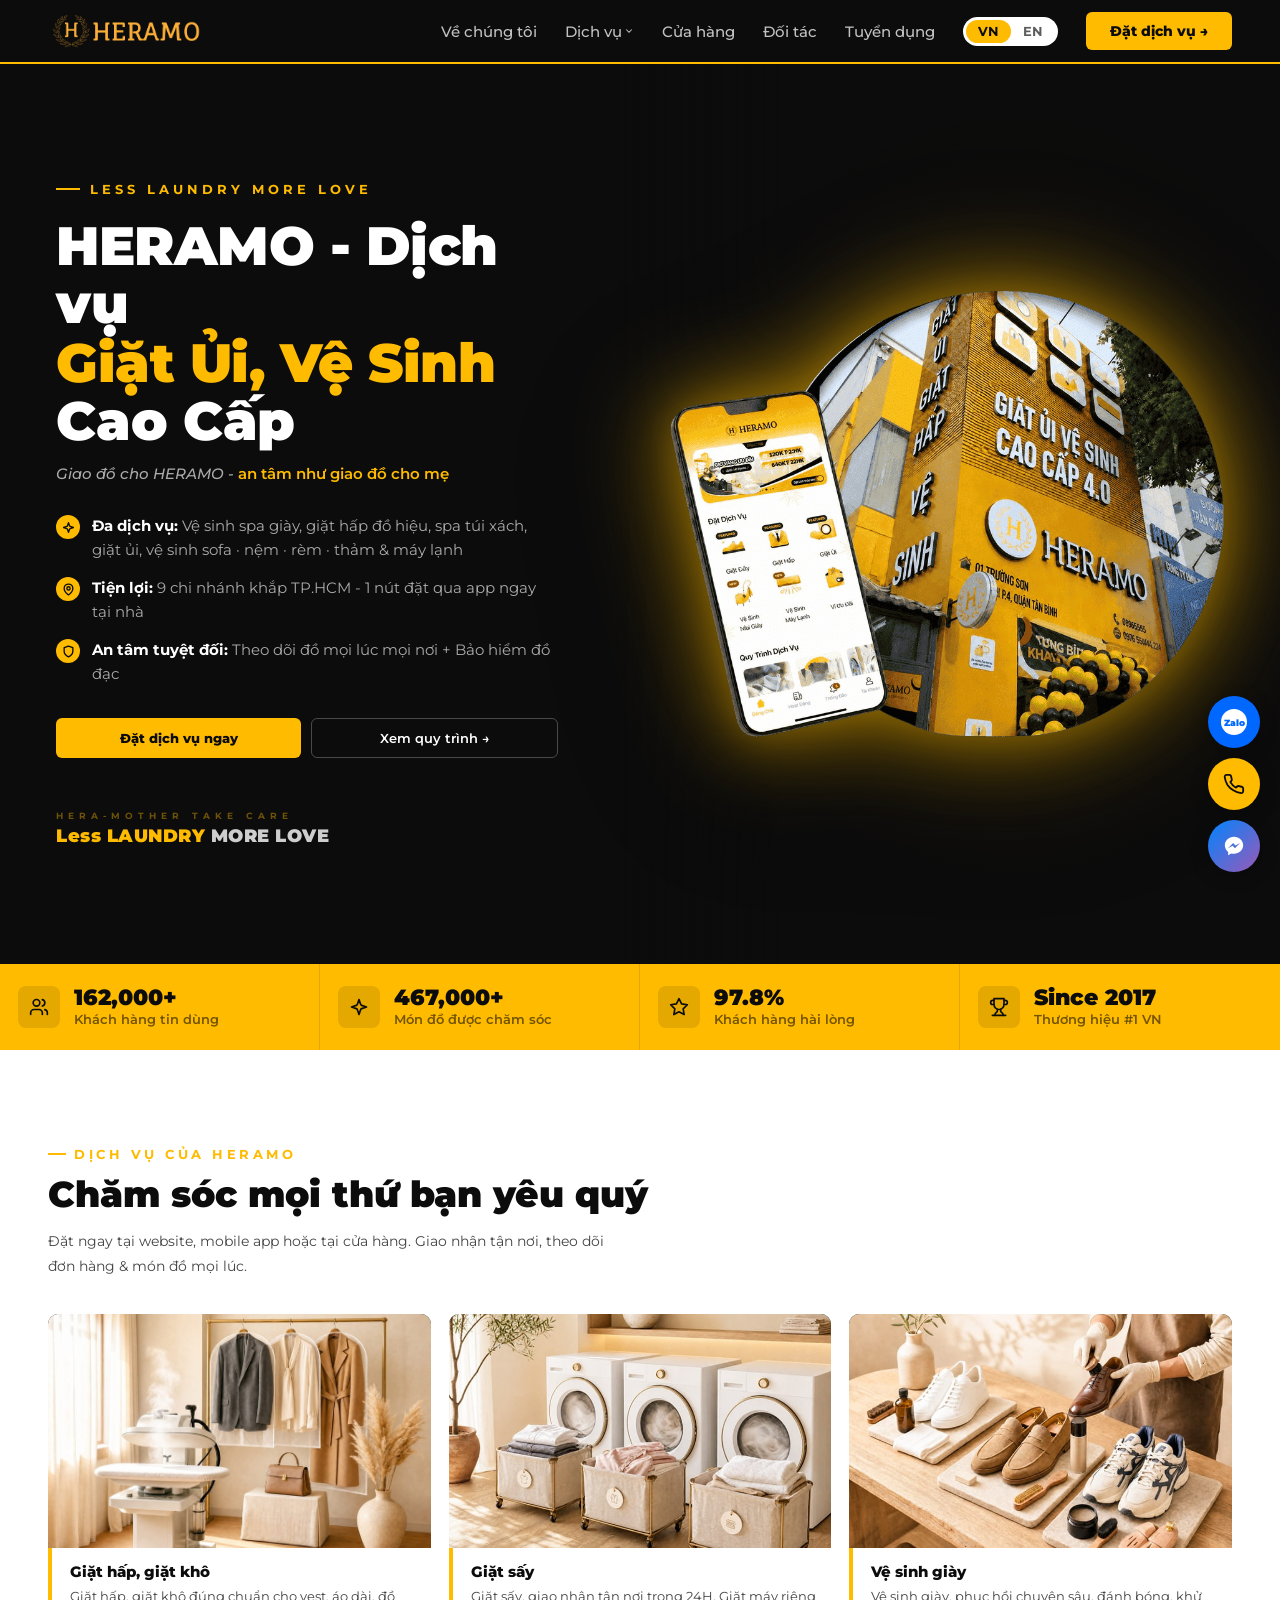
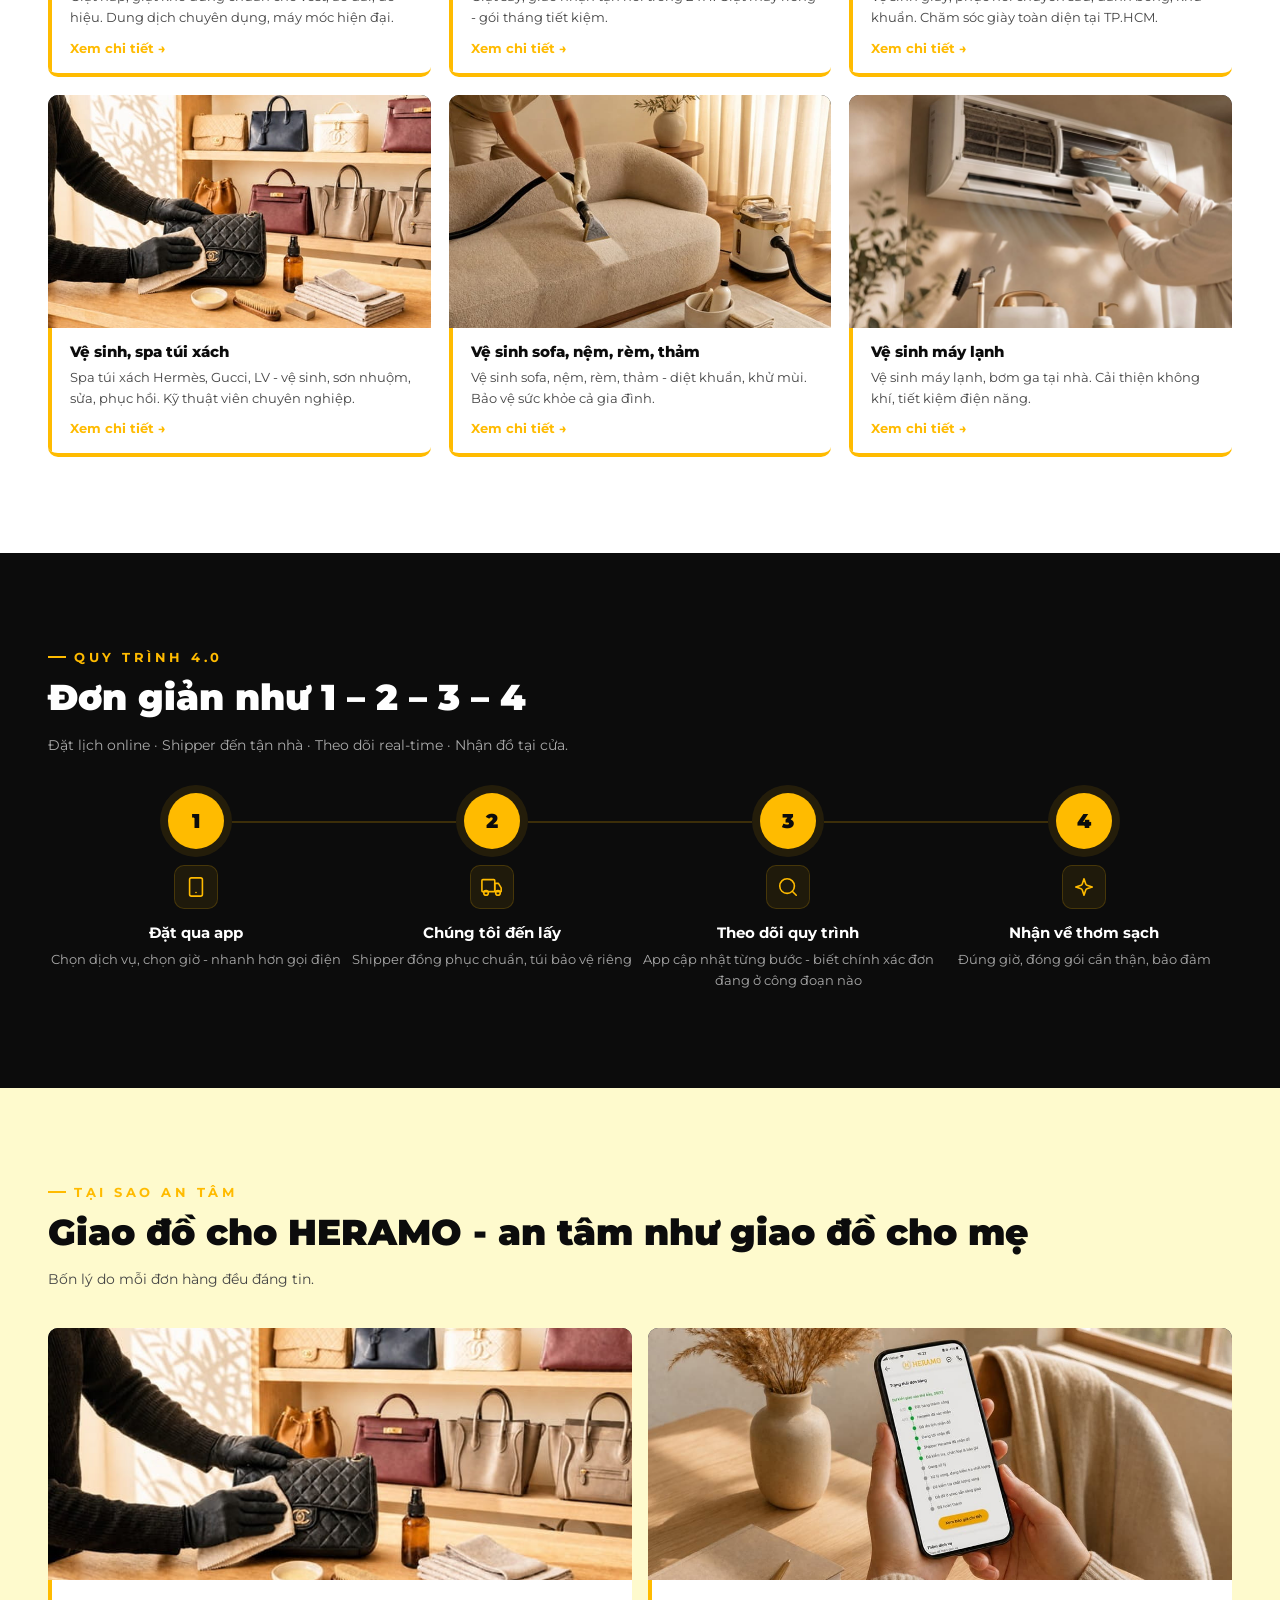
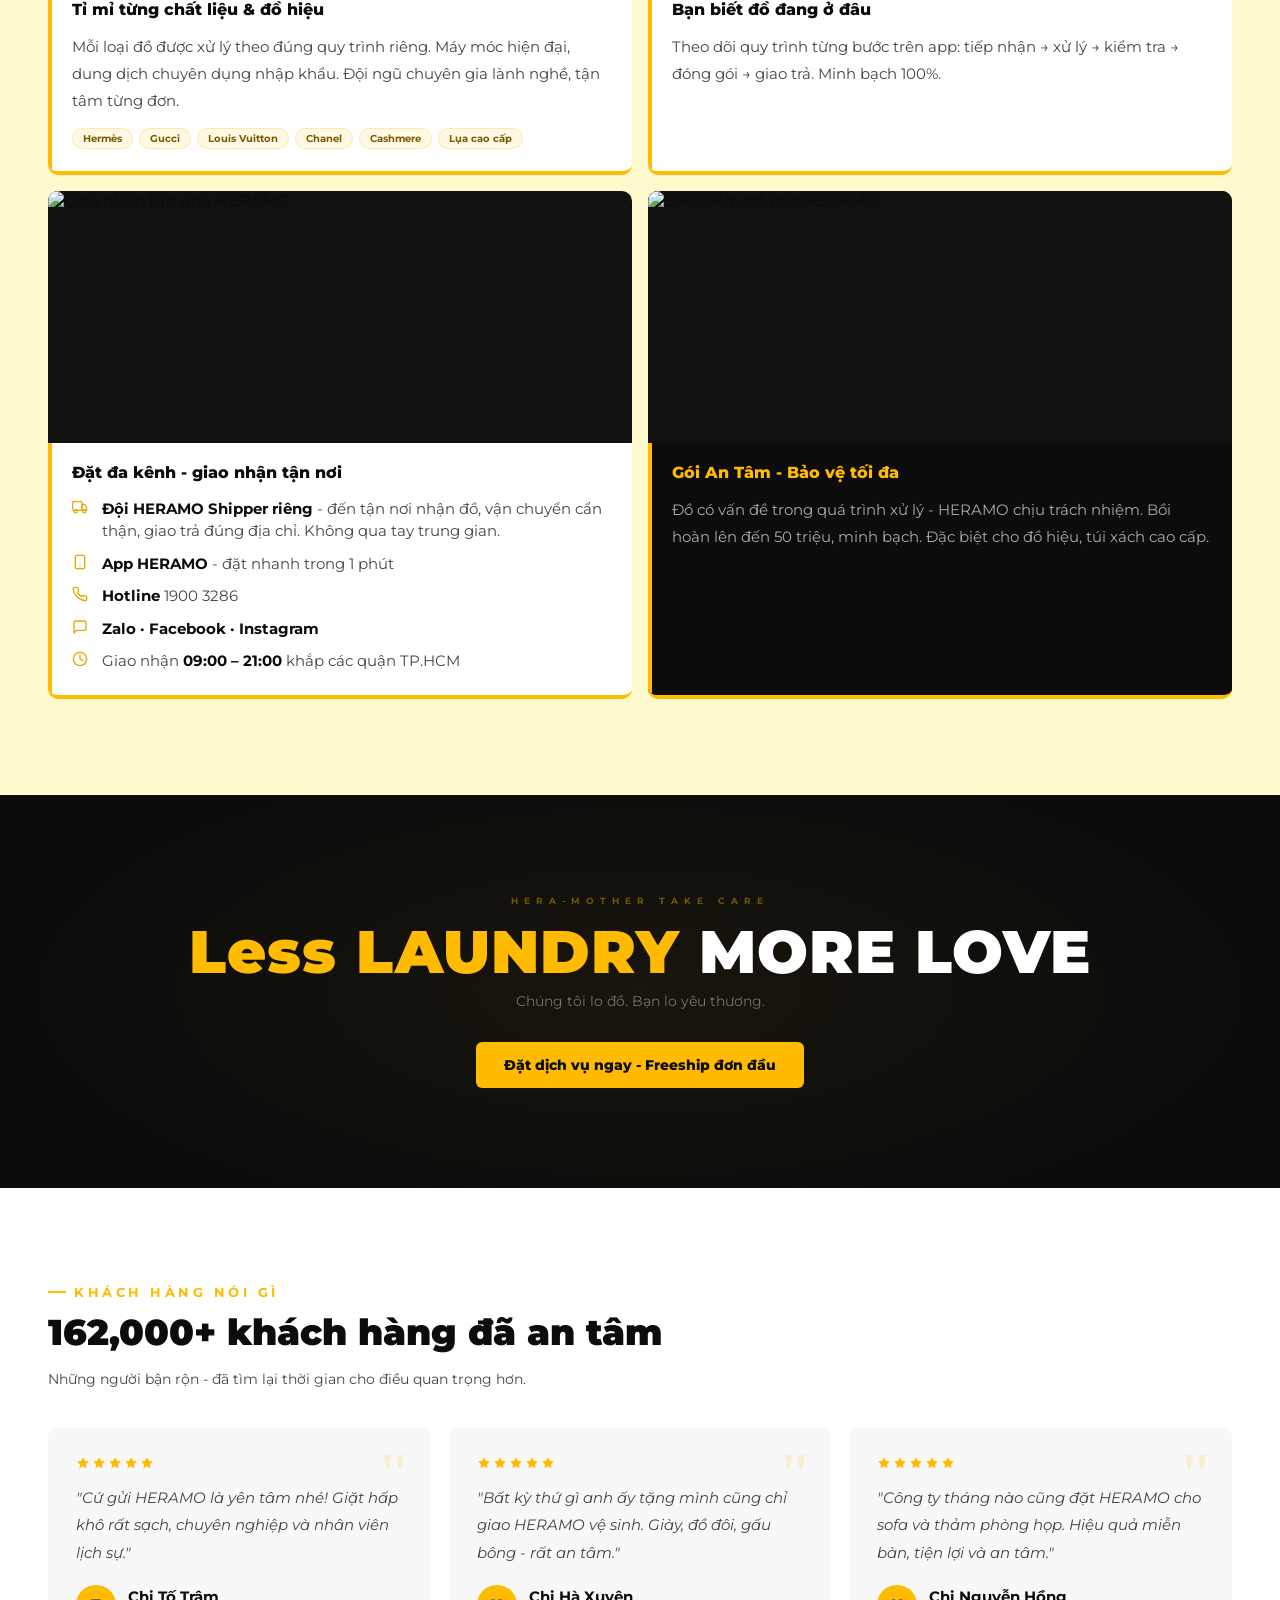
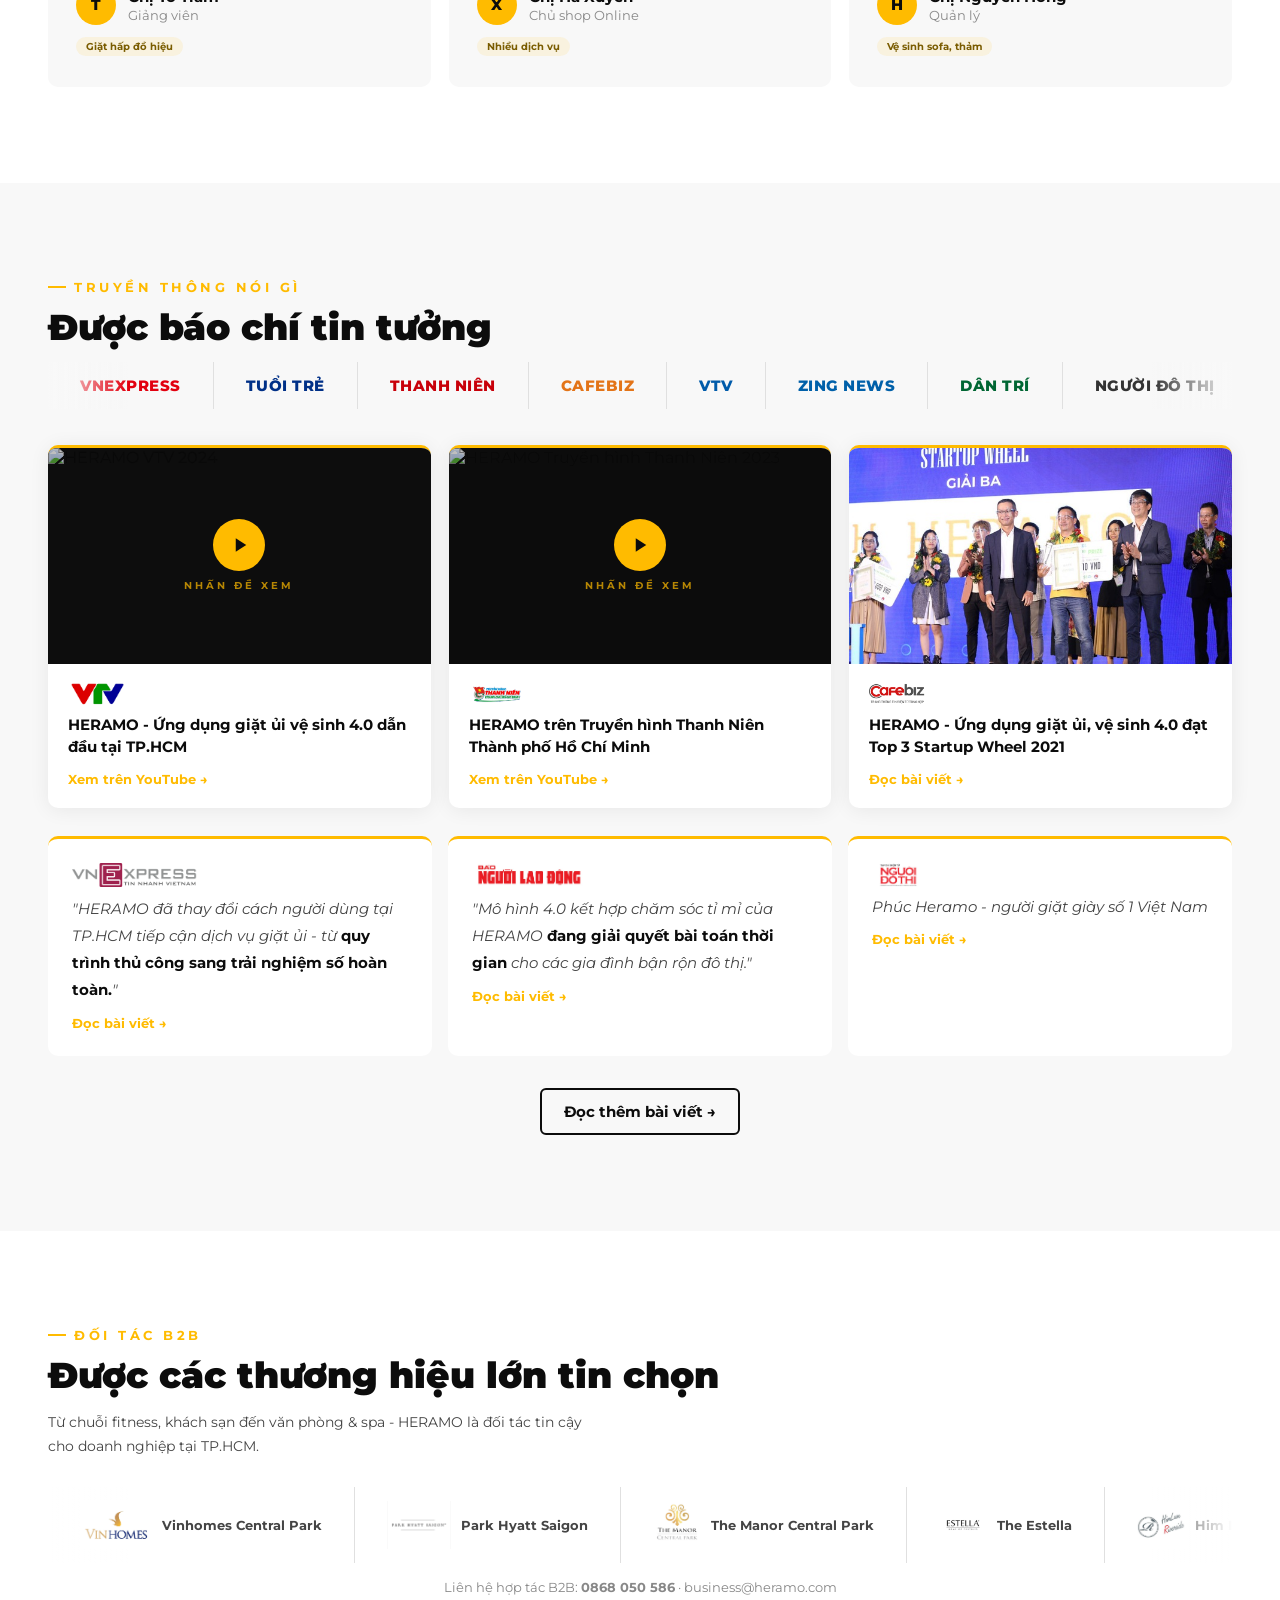
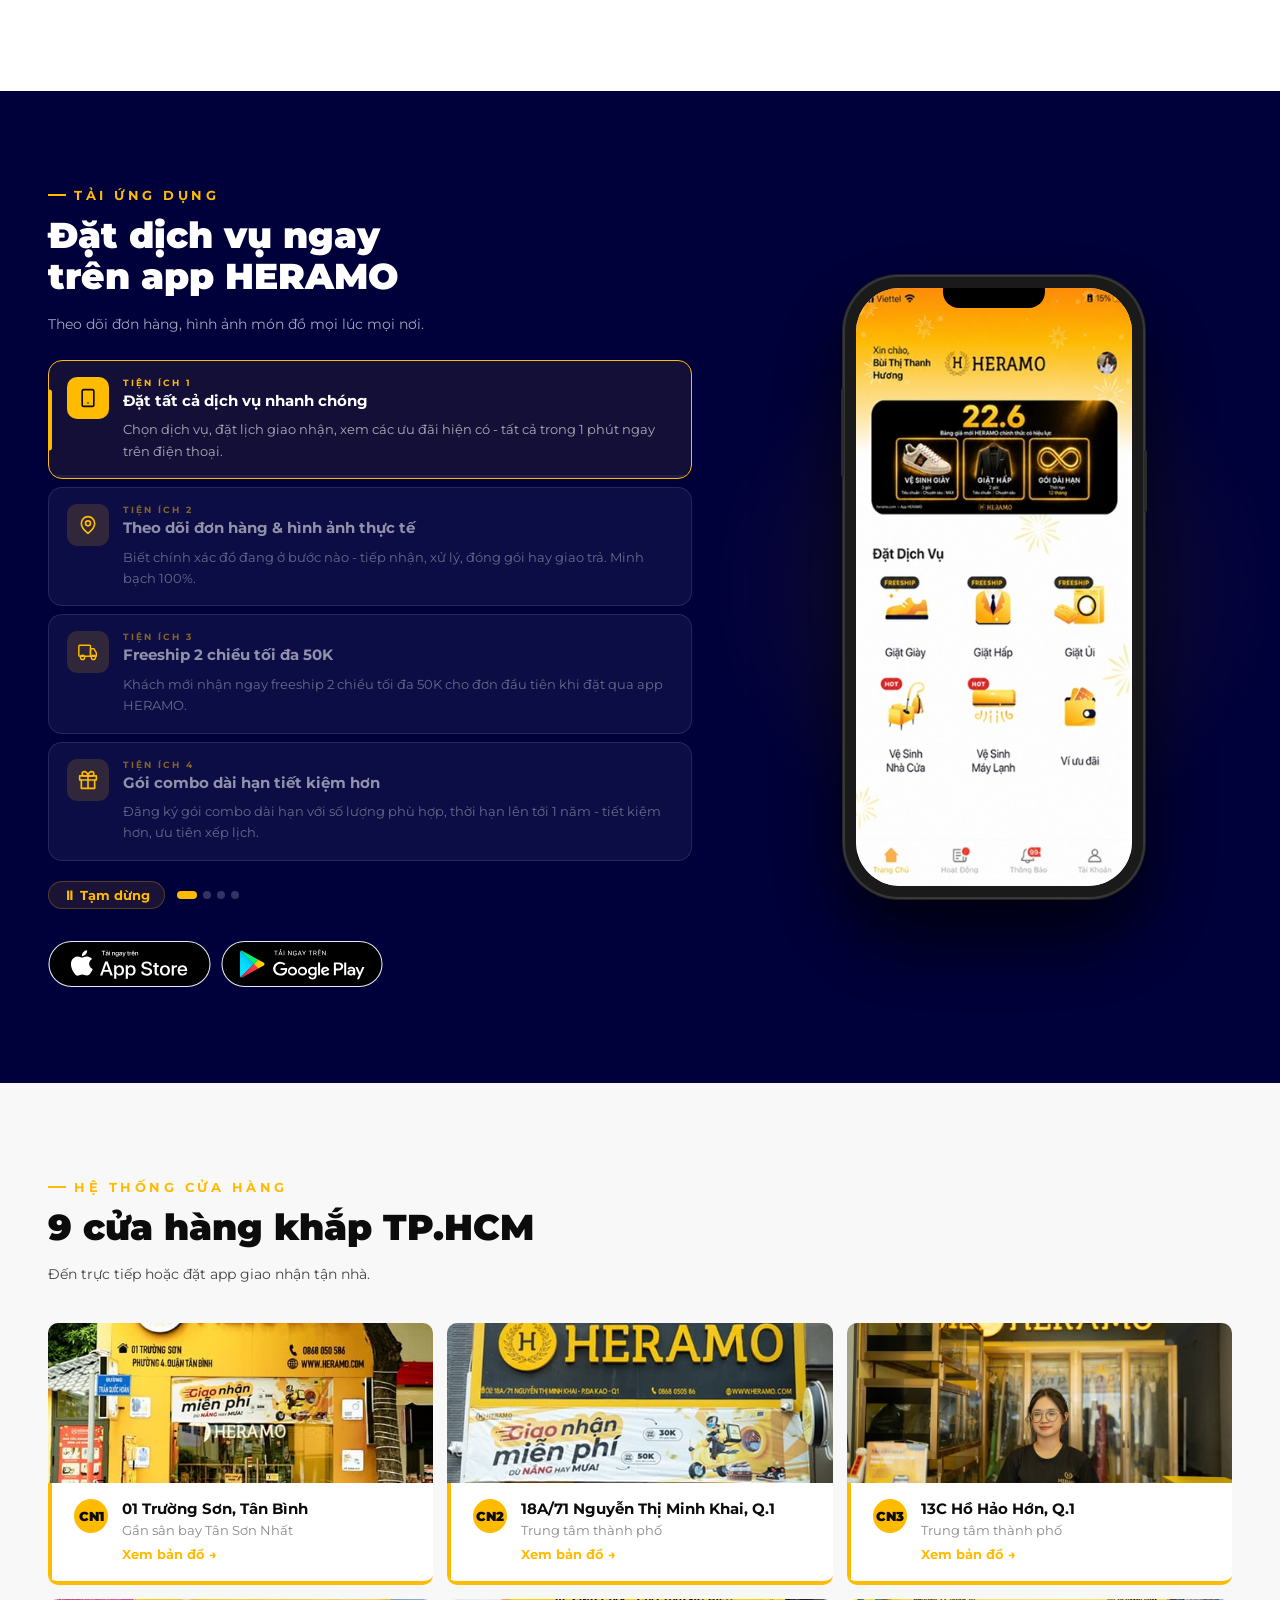
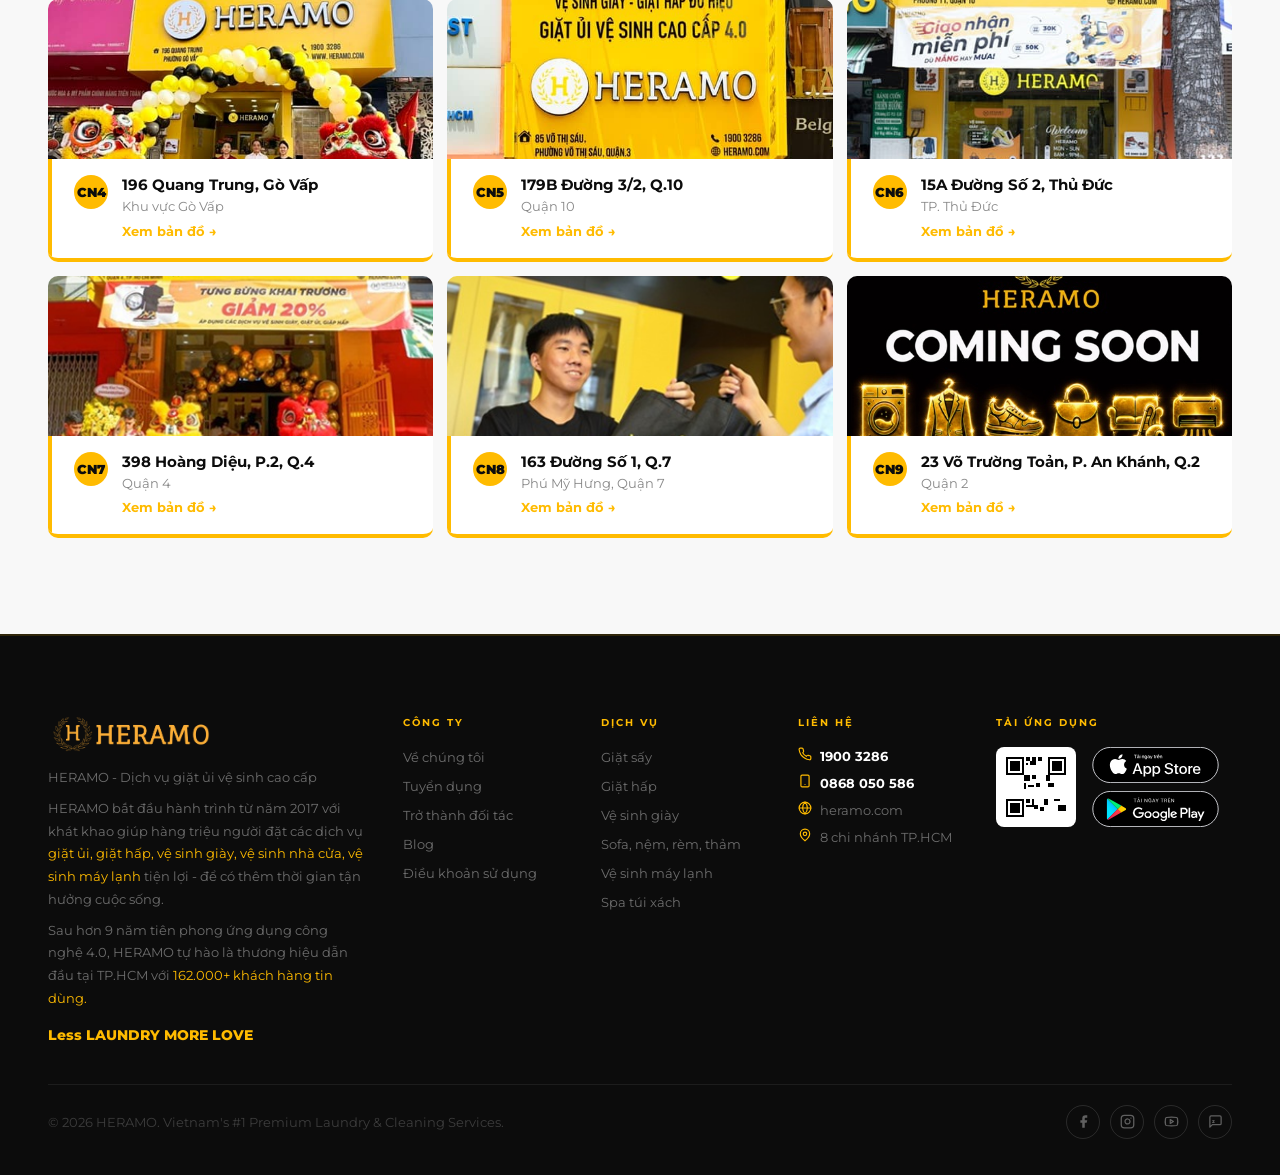
==== index.html @ 1338e716 "Build clean static HERAMO homepage from design handoff Recreate the Heramo homepage prototype as a d" ====
<!DOCTYPE html>
<html lang="vi">
<head>
  <meta charset="UTF-8">
  <meta name="viewport" content="width=device-width, initial-scale=1.0">
  <title>Giặt Ủi, Vệ Sinh Cao Cấp | HERAMO – Spa Đồ Hiệu, Giao Nhận Tận Nhà</title>
  <meta name="description" content="HERAMO – dịch vụ giặt ủi, vệ sinh cao cấp và spa đồ hiệu, giao nhận tận nhà tại TP.HCM.">
  <link rel="preconnect" href="https://fonts.googleapis.com">
  <link rel="preconnect" href="https://fonts.gstatic.com" crossorigin>
  <link href="https://fonts.googleapis.com/css2?family=Montserrat:ital,wght@0,400;0,500;0,600;0,700;0,800;0,900;1,400;1,500&display=swap" rel="stylesheet">
  <link rel="stylesheet" href="heramo.css">
  <style>.press-source::before{display:none !important}</style>
</head>
<body>
<div id="page-root">
<!-- NAV -->
<nav>
  <a href="https://heramo.com/" target="_blank" class="nav-logo">
    <img src="assets/heramo-logo.png" alt="HERAMO">
  </a>
  <ul class="nav-links">
    <li data-i18n="t0"><a href="https://heramo.com/ve-chung-toi" target="_blank">Về chúng tôi</a></li>
    <li class="nav-dd-wrap" onmouseenter="clearTimeout(this._ht);this.classList.add('open')" onmouseleave="var el=this;el._ht=setTimeout(function(){el.classList.remove('open')},250)"><a href="#services" class="nav-dd-trigger" data-i18n="t1">Dịch vụ <svg width="10" height="10" viewBox="0 0 24 24" fill="none" stroke="currentColor" stroke-width="2.5" stroke-linecap="round" style="margin-left:2px"><polyline points="6 9 12 15 18 9"></polyline></svg></a><div class="nav-dropdown" data-i18n="t2"><a href="https://heramo.com/giat-say-giat-ui" target="_blank">Giặt sấy</a><a href="https://heramo.com/expat-laundry" target="_blank">Laundry for Expat</a><a href="https://heramo.com/giat-hap-giat-kho" target="_blank">Giặt hấp, giặt khô</a><a href="https://heramo.com/bag-spa-cleaning-ve-sinh-tui-xach" target="_blank">Vệ sinh, spa túi xách</a><a href="https://heramo.com/ve-sinh-giat-giay" target="_blank">Vệ sinh giày</a><a href="https://heramo.com/shoe-repair-sua-chua-giay" target="_blank">Spa, sửa chữa giày</a><a href="https://heramo.com/ve-sinh-giat-sofa-nem-rem-tham" target="_blank">Vệ sinh sofa, nệm, rèm, thảm</a><a href="https://heramo.com/ve-sinh-may-lanh" target="_blank">Vệ sinh máy lạnh</a></div></li>
    <li data-i18n="t3"><a href="#stores">Cửa hàng</a></li>
    <li data-i18n="t4"><a href="https://heramo.com/giat-ui-cong-nghiep-ve-sinh-van-phong-spa-khach-san-nha-hang" target="_blank">Đối tác</a></li>
    <li data-i18n="t5"><a href="https://heramo.com/tuyen-dung" target="_blank">Tuyển dụng</a></li>
    <li data-i18n="t6"><a href="https://heramo.com/" target="_blank" class="btn-primary nav-cta-desktop" style="font-size:14px;padding:10px 24px;font-weight:800;color:#0C0C0C;">Đặt dịch vụ →</a></li>
  </ul>
  <button class="nav-hamburger" onclick="openDrawer()" aria-label="Menu">
    <svg width="22" height="22" viewBox="0 0 24 24" fill="none" stroke="currentColor" stroke-width="2.2" stroke-linecap="round"><line x1="3" y1="6" x2="21" y2="6"></line><line x1="3" y1="12" x2="21" y2="12"></line><line x1="3" y1="18" x2="21" y2="18"></line></svg>
  </button>
</nav>

<!-- Mobile Drawer -->
<div class="nav-drawer" id="navDrawer">
  <div class="nav-drawer-backdrop" onclick="closeDrawer()"></div>
  <div class="nav-drawer-panel">
    <button class="nav-drawer-close" onclick="closeDrawer()">
      <svg width="22" height="22" viewBox="0 0 24 24" fill="none" stroke="currentColor" stroke-width="2.2" stroke-linecap="round"><path d="M18 6 6 18"></path><path d="m6 6 12 12"></path></svg>
    </button>
    <ul class="nav-drawer-links">
      <li data-i18n="t7"><a href="https://heramo.com/ve-chung-toi" target="_blank" onclick="closeDrawer()">Về chúng tôi</a></li>
      <li class="drawer-dd-wrap"><a href="javascript:void(0)" onclick="this.parentElement.classList.toggle('open')" class="drawer-dd-trigger" data-i18n="t8">Dịch vụ <svg width="10" height="10" viewBox="0 0 24 24" fill="none" stroke="currentColor" stroke-width="2.5" stroke-linecap="round" style="margin-left:4px;transition:transform .2s"><polyline points="6 9 12 15 18 9"></polyline></svg></a><ul class="drawer-dd-list"><li data-i18n="t9"><a href="https://heramo.com/giat-say-giat-ui" target="_blank" onclick="closeDrawer()">Giặt sấy</a></li><li><a href="https://heramo.com/expat-laundry" target="_blank" onclick="closeDrawer()">Laundry for Expat</a></li><li data-i18n="t10"><a href="https://heramo.com/giat-hap-giat-kho" target="_blank" onclick="closeDrawer()">Giặt hấp, giặt khô</a></li><li data-i18n="t11"><a href="https://heramo.com/bag-spa-cleaning-ve-sinh-tui-xach" target="_blank" onclick="closeDrawer()">Vệ sinh, spa túi xách</a></li><li data-i18n="t12"><a href="https://heramo.com/ve-sinh-giat-giay" target="_blank" onclick="closeDrawer()">Vệ sinh giày</a></li><li data-i18n="t13"><a href="https://heramo.com/shoe-repair-sua-chua-giay" target="_blank" onclick="closeDrawer()">Spa, sửa chữa giày</a></li><li data-i18n="t14"><a href="https://heramo.com/ve-sinh-giat-sofa-nem-rem-tham" target="_blank" onclick="closeDrawer()">Vệ sinh sofa, nệm, rèm, thảm</a></li><li data-i18n="t15"><a href="https://heramo.com/ve-sinh-may-lanh" target="_blank" onclick="closeDrawer()">Vệ sinh máy lạnh</a></li></ul></li>
      <li data-i18n="t16"><a href="#stores" onclick="closeDrawer()">Cửa hàng</a></li>
      <li data-i18n="t17"><a href="https://heramo.com/giat-ui-cong-nghiep-ve-sinh-van-phong-spa-khach-san-nha-hang" target="_blank" onclick="closeDrawer()">Trở thành đối tác</a></li>
      <li data-i18n="t18"><a href="https://heramo.com/tuyen-dung" target="_blank" onclick="closeDrawer()">Tuyển dụng</a></li>
    </ul>
    <div class="nav-drawer-cta" data-i18n="t19">
      <a href="https://heramo.com/" target="_blank" class="btn-primary" style="width:100%;justify-content:center;" onclick="closeDrawer()">Đặt dịch vụ ngay →</a>
    </div>
  </div>
</div>

<!-- PROMO BAR -->
<div class="promo-bar" id="promo-bar">
  <div class="promo-bar-text" data-i18n="t20">
    <span class="promo-badge">ƯU ĐÃI</span>
    Freeship 2 chiều tối đa 50K cho đơn đầu tiên
  </div>
  <div class="promo-actions" data-i18n="t21">
    <a href="#" class="promo-cta" onclick="openPromoPopup(event)">Lấy mã ngay</a>
    <button class="promo-close" onclick="closePromoBar()">×</button>
  </div>
</div>

<!-- HERO -->
<section class="hero" id="hero">
  <div class="hero-copy">
    <div class="hero-visual">
      <img src="assets/hero-new.png" alt="HERAMO - Hệ thống giặt ủi vệ sinh cao cấp tại TP.HCM và app đặt dịch vụ" data-i18n-attr="alt=a0">
    </div>
    <div class="hero-text">
    <div class="hero-eyebrow">
      <span class="hero-eyebrow-line"></span>
      Less LAUNDRY MORE LOVE
    </div>
    <h1 class="hero-h1" data-i18n="t22">HERAMO - Dịch vụ<br><span class="kw">Giặt Ủi, Vệ Sinh</span><br>Cao Cấp</h1>
    <p class="hero-sub" data-i18n="t23">Giao đồ cho HERAMO - <em>an tâm như giao đồ cho mẹ</em></p>
    <div class="hero-bullets">
      <div class="hero-bullet">
        <div class="hero-bullet-icon">
          <svg width="13" height="13" viewBox="0 0 24 24" fill="none" stroke="currentColor" stroke-width="2.5" stroke-linecap="round" stroke-linejoin="round"><path d="m12 3-1.912 5.813a2 2 0 0 1-1.275 1.275L3 12l5.813 1.912a2 2 0 0 1 1.275 1.275L12 21l1.912-5.813a2 2 0 0 1 1.275-1.275L21 12l-5.813-1.912a2 2 0 0 1-1.275-1.275L12 3Z"></path></svg>
        </div>
        <div class="hero-bullet-text" data-i18n="t24"><strong>Đa dịch vụ:</strong> Vệ sinh spa giày, giặt hấp đồ hiệu, spa túi xách, giặt ủi, vệ sinh sofa · nệm · rèm · thảm &amp; máy lạnh</div>
      </div>
      <div class="hero-bullet">
        <div class="hero-bullet-icon">
          <svg width="13" height="13" viewBox="0 0 24 24" fill="none" stroke="currentColor" stroke-width="2.5" stroke-linecap="round" stroke-linejoin="round"><path d="M20 10c0 6-8 12-8 12s-8-6-8-12a8 8 0 0 1 16 0Z"></path><circle cx="12" cy="10" r="3"></circle></svg>
        </div>
        <div class="hero-bullet-text" data-i18n="t25"><strong>Tiện lợi:</strong> 9 chi nhánh khắp TP.HCM - 1 nút đặt qua app ngay tại nhà</div>
      </div>
      <div class="hero-bullet">
        <div class="hero-bullet-icon">
          <svg width="13" height="13" viewBox="0 0 24 24" fill="none" stroke="currentColor" stroke-width="2.5" stroke-linecap="round" stroke-linejoin="round"><path d="M12 22s8-4 8-10V5l-8-3-8 3v7c0 6 8 10 8 10z"></path></svg>
        </div>
        <div class="hero-bullet-text" data-i18n="t26"><strong>An tâm tuyệt đối:</strong> Theo dõi đồ mọi lúc mọi nơi + Bảo hiểm đồ đạc</div>
      </div>
    </div>
    <div class="hero-ctas" data-i18n="t27">
      <a href="#services" class="btn-primary">Đặt dịch vụ ngay</a>
      <a href="#how" class="btn-ghost">Xem quy trình →</a>
    </div>
    <div class="hero-stamp">
      <div class="hero-stamp-label">HERA-MOTHER TAKE CARE</div>
      <div class="hero-tagline">Less LAUNDRY <span class="w">MORE LOVE</span></div>
    </div>
    </div>
  </div>
</section>

<!-- TRUST BAR -->
<div class="trust-bar">
  <div class="trust-item">
    <div class="trust-icon-wrap">
      <svg width="20" height="20" viewBox="0 0 24 24" fill="none" stroke="currentColor" stroke-width="2" stroke-linecap="round" stroke-linejoin="round"><path d="M16 21v-2a4 4 0 0 0-4-4H6a4 4 0 0 0-4 4v2"></path><circle cx="9" cy="7" r="4"></circle><path d="M22 21v-2a4 4 0 0 0-3-3.87"></path><path d="M16 3.13a4 4 0 0 1 0 7.75"></path></svg>
    </div>
    <div><div class="trust-num" id="ctr-kh">162,000+</div><div class="trust-label" data-i18n="t28">Khách hàng tin dùng</div></div>
  </div>
  <div class="trust-item">
    <div class="trust-icon-wrap">
      <svg width="20" height="20" viewBox="0 0 24 24" fill="none" stroke="currentColor" stroke-width="2" stroke-linecap="round" stroke-linejoin="round"><path d="m12 3-1.912 5.813a2 2 0 0 1-1.275 1.275L3 12l5.813 1.912a2 2 0 0 1 1.275 1.275L12 21l1.912-5.813a2 2 0 0 1 1.275-1.275L21 12l-5.813-1.912a2 2 0 0 1-1.275-1.275L12 3Z"></path></svg>
    </div>
    <div><div class="trust-num" id="ctr-md">467,000+</div><div class="trust-label" data-i18n="t29">Món đồ được chăm sóc</div></div>
  </div>
  <div class="trust-item">
    <div class="trust-icon-wrap">
      <svg width="20" height="20" viewBox="0 0 24 24" fill="none" stroke="currentColor" stroke-width="2" stroke-linecap="round" stroke-linejoin="round"><polygon points="12 2 15.09 8.26 22 9.27 17 14.14 18.18 21.02 12 17.77 5.82 21.02 7 14.14 2 9.27 8.91 8.26 12 2"></polygon></svg>
    </div>
    <div><div class="trust-num">97.8%</div><div class="trust-label" data-i18n="t30">Khách hàng hài lòng</div></div>
  </div>
  <div class="trust-item">
    <div class="trust-icon-wrap">
      <svg width="20" height="20" viewBox="0 0 24 24" fill="none" stroke="currentColor" stroke-width="2" stroke-linecap="round" stroke-linejoin="round"><path d="M6 9H4.5a2.5 2.5 0 0 1 0-5H6"></path><path d="M18 9h1.5a2.5 2.5 0 0 0 0-5H18"></path><path d="M4 22h16"></path><path d="M10 14.66V17c0 .55-.47.98-.97 1.21C7.85 18.75 7 20.24 7 22"></path><path d="M14 14.66V17c0 .55.47.98.97 1.21C16.15 18.75 17 20.24 17 22"></path><path d="M18 2H6v7a6 6 0 0 0 12 0V2Z"></path></svg>
    </div>
    <div><div class="trust-num">Since 2017</div><div class="trust-label" data-i18n="t31">Thương hiệu #1 VN</div></div>
  </div>
</div>

<!-- SERVICES -->
<section class="section services" id="services">
  <div class="services-intro">
    <div class="section-eyebrow" data-i18n="t32">Dịch vụ của HERAMO</div>
    <h2 class="section-title" data-i18n="t33">Chăm sóc mọi thứ bạn yêu quý</h2>
    <p class="section-sub" data-i18n="t34">Đặt ngay tại website, mobile app hoặc tại cửa hàng. Giao nhận tận nơi, theo dõi đơn hàng &amp; món đồ mọi lúc.</p>
  </div>
  <div class="services-scroll" data-i18n="t35">
    <a href="https://heramo.com/giat-hap-giat-kho" class="service-card">
      <div class="svc-img-wrap"><img class="svc-img" src="assets/giat-hap-giat-kho.png" alt="Giặt hấp giặt khô cao cấp HERAMO" loading="lazy" data-i18n-attr="alt=a1"><span class="svc-tag">Đồ hiệu</span></div>
      <div class="svc-body"><div class="svc-name">Giặt hấp, giặt khô</div><p class="svc-desc">Giặt hấp, giặt khô đúng chuẩn cho vest, áo dài, đồ hiệu. Dung dịch chuyên dụng, máy móc hiện đại.</p><span class="svc-link">Xem chi tiết →</span></div>
    </a>
    <a href="https://heramo.com/giat-say-giat-ui" class="service-card">
      <div class="svc-img-wrap"><img class="svc-img" src="assets/giat-say.png" alt="Giặt sấy giặt ủi HERAMO" loading="lazy" data-i18n-attr="alt=a2"><span class="svc-tag">24H</span></div>
      <div class="svc-body"><div class="svc-name">Giặt sấy</div><p class="svc-desc">Giặt sấy, giao nhận tận nơi trong 24H. Giặt máy riêng - gói tháng tiết kiệm.</p><span class="svc-link">Xem chi tiết →</span></div>
    </a>
    <a href="https://heramo.com/ve-sinh-giat-giay" class="service-card">
      <div class="svc-img-wrap"><img class="svc-img" src="assets/ve-sinh-giay.png" alt="Vệ sinh giày HERAMO" loading="lazy" data-i18n-attr="alt=a3"><span class="svc-tag">Spa giày</span></div>
      <div class="svc-body"><div class="svc-name">Vệ sinh giày</div><p class="svc-desc">Vệ sinh giày, phục hồi chuyên sâu, đánh bóng, khử khuẩn. Chăm sóc giày toàn diện tại TP.HCM.</p><span class="svc-link">Xem chi tiết →</span></div>
    </a>
    <a href="https://heramo.com/bag-spa-cleaning-ve-sinh-tui-xach" class="service-card">
      <div class="svc-img-wrap"><img class="svc-img" src="assets/ve-sinh-tui-xach.png" alt="Spa túi xách HERAMO" loading="lazy" data-i18n-attr="alt=a4"><span class="svc-tag">Túi hiệu</span></div>
      <div class="svc-body"><div class="svc-name">Vệ sinh, spa túi xách</div><p class="svc-desc">Spa túi xách Hermès, Gucci, LV - vệ sinh, sơn nhuộm, sửa, phục hồi. Kỹ thuật viên chuyên nghiệp.</p><span class="svc-link">Xem chi tiết →</span></div>
    </a>
    <a href="https://heramo.com/ve-sinh-giat-sofa-nem-rem-tham" class="service-card">
      <div class="svc-img-wrap"><img class="svc-img" src="assets/ve-sinh-sofa.png" alt="Vệ sinh sofa nệm HERAMO" loading="lazy" data-i18n-attr="alt=a5"><span class="svc-tag">Gia đình</span></div>
      <div class="svc-body"><div class="svc-name">Vệ sinh sofa, nệm, rèm, thảm</div><p class="svc-desc">Vệ sinh sofa, nệm, rèm, thảm - diệt khuẩn, khử mùi. Bảo vệ sức khỏe cả gia đình.</p><span class="svc-link">Xem chi tiết →</span></div>
    </a>
    <a href="https://heramo.com/ve-sinh-may-lanh" class="service-card">
      <div class="svc-img-wrap"><img class="svc-img" src="assets/ve-sinh-may-lanh.jpg" alt="Vệ sinh máy lạnh HERAMO" loading="lazy" data-i18n-attr="alt=a6"><span class="svc-tag">Bơm ga</span></div>
      <div class="svc-body"><div class="svc-name">Vệ sinh máy lạnh</div><p class="svc-desc">Vệ sinh máy lạnh, bơm ga tại nhà. Cải thiện không khí, tiết kiệm điện năng.</p><span class="svc-link">Xem chi tiết →</span></div>
    </a>
  </div>
</section>

<!-- HOW IT WORKS -->
<section class="section how" id="how">
  <div class="section-eyebrow" data-i18n="t36">Quy trình 4.0</div>
  <h2 class="section-title" data-i18n="t37">Đơn giản như 1 – 2 – 3 – 4</h2>
  <p class="section-sub" data-i18n="t38">Đặt lịch online · Shipper đến tận nhà · Theo dõi real-time · Nhận đồ tại cửa.</p>
  <div class="steps">
    <div class="step">
      <div class="step-num-wrap"><div class="step-circle">1</div></div>
      <div class="step-icon-box">
        <svg width="22" height="22" viewBox="0 0 24 24" fill="none" stroke="currentColor" stroke-width="1.75" stroke-linecap="round" stroke-linejoin="round"><rect width="14" height="20" x="5" y="2" rx="2" ry="2"></rect><path d="M12 18h.01"></path></svg>
      </div>
      <div class="step-title" data-i18n="t39">Đặt qua app</div>
      <div class="step-desc" data-i18n="t40">Chọn dịch vụ, chọn giờ - nhanh hơn gọi điện</div>
    </div>
    <div class="step">
      <div class="step-num-wrap"><div class="step-circle">2</div></div>
      <div class="step-icon-box">
        <svg width="22" height="22" viewBox="0 0 24 24" fill="none" stroke="currentColor" stroke-width="1.75" stroke-linecap="round" stroke-linejoin="round"><rect x="1" y="4" width="14" height="13" rx="1"></rect><path d="M15 8h4l3 5v4h-7V8z"></path><circle cx="5.5" cy="18.5" r="2.5"></circle><circle cx="18.5" cy="18.5" r="2.5"></circle></svg>
      </div>
      <div class="step-title" data-i18n="t41">Chúng tôi đến lấy</div>
      <div class="step-desc" data-i18n="t42">Shipper đồng phục chuẩn, túi bảo vệ riêng</div>
    </div>
    <div class="step">
      <div class="step-num-wrap"><div class="step-circle">3</div></div>
      <div class="step-icon-box">
        <svg width="22" height="22" viewBox="0 0 24 24" fill="none" stroke="currentColor" stroke-width="1.75" stroke-linecap="round" stroke-linejoin="round"><circle cx="11" cy="11" r="8"></circle><path d="m21 21-4.35-4.35"></path></svg>
      </div>
      <div class="step-title" data-i18n="t43">Theo dõi quy trình</div>
      <div class="step-desc" data-i18n="t44">App cập nhật từng bước - biết chính xác đơn đang ở công đoạn nào</div>
    </div>
    <div class="step">
      <div class="step-num-wrap"><div class="step-circle">4</div></div>
      <div class="step-icon-box">
        <svg width="22" height="22" viewBox="0 0 24 24" fill="none" stroke="currentColor" stroke-width="1.75" stroke-linecap="round" stroke-linejoin="round"><path d="m12 3-1.912 5.813a2 2 0 0 1-1.275 1.275L3 12l5.813 1.912a2 2 0 0 1 1.275 1.275L12 21l1.912-5.813a2 2 0 0 1 1.275-1.275L21 12l-5.813-1.912a2 2 0 0 1-1.275-1.275L12 3Z"></path></svg>
      </div>
      <div class="step-title" data-i18n="t45">Nhận về thơm sạch</div>
      <div class="step-desc" data-i18n="t46">Đúng giờ, đóng gói cẩn thận, bảo đảm</div>
    </div>
  </div>
</section>

<!-- PEACE OF MIND -->
<section class="section peace" id="peace">
  <div class="section-eyebrow" data-i18n="t47">Tại sao an tâm</div>
  <h2 class="section-title" data-i18n="t48">Giao đồ cho HERAMO - an tâm như giao đồ cho mẹ
</h2>
  <p class="section-sub" data-i18n="t49">Bốn lý do mỗi đơn hàng đều đáng tin.</p>
  <div class="peace-grid">
    <div class="peace-card">
      <div class="peace-img-wrap"><img class="peace-img" src="assets/ti-mi-chat-lieu.png" alt="Giặt ủi tỉ mỉ đồ hiệu HERAMO" loading="lazy" data-i18n-attr="alt=a7"></div>
      <div class="peace-body">
        <div class="peace-title" data-i18n="t50">Tỉ mỉ từng chất liệu &amp; đồ hiệu</div>
        <p class="peace-desc" data-i18n="t51">Mỗi loại đồ được xử lý theo đúng quy trình riêng. Máy móc hiện đại, dung dịch chuyên dụng nhập khẩu. Đội ngũ chuyên gia lành nghề, tận tâm từng đơn.</p>
        <div class="luxury-tags" data-i18n="t52">
          <span class="luxury-tag">Hermès</span><span class="luxury-tag">Gucci</span><span class="luxury-tag">Louis Vuitton</span><span class="luxury-tag">Chanel</span><span class="luxury-tag">Cashmere</span><span class="luxury-tag">Lụa cao cấp</span>
        </div>
      </div>
    </div>
    <div class="peace-card">
      <div class="peace-img-wrap"><img class="peace-img" src="assets/tracking-app.png" alt="Theo dõi đơn hàng HERAMO" loading="lazy" data-i18n-attr="alt=a8"></div>
      <div class="peace-body">
        <div class="peace-title" data-i18n="t53">Bạn biết đồ đang ở đâu</div>
        <p class="peace-desc" data-i18n="t54">Theo dõi quy trình từng bước trên app: tiếp nhận → xử lý → kiểm tra → đóng gói → giao trả. Minh bạch 100%.</p>
        
      </div>
    </div>
    <div class="peace-card">
      <div class="peace-img-wrap"><img class="peace-img" src="assets/ship-tan-noi.png" alt="Giao nhận tận nhà HERAMO" loading="lazy" data-i18n-attr="alt=a9"></div>
      <div class="peace-body">
        <div class="peace-title" data-i18n="t55">Đặt đa kênh - giao nhận tận nơi</div>
        <div class="peace-detail-list">
          <div class="peace-detail-item">
            <div class="peace-detail-item-icon"><svg width="16" height="16" viewBox="0 0 24 24" fill="none" stroke="currentColor" stroke-width="1.75" stroke-linecap="round" stroke-linejoin="round"><rect x="1" y="4" width="14" height="13" rx="1"></rect><path d="M15 8h4l3 5v4h-7V8z"></path><circle cx="5.5" cy="18.5" r="2.5"></circle><circle cx="18.5" cy="18.5" r="2.5"></circle></svg></div>
            <span data-i18n="t56"><strong>Đội HERAMO Shipper riêng</strong> - đến tận nơi nhận đồ, vận chuyển cẩn thận, giao trả đúng địa chỉ. Không qua tay trung gian.</span>
          </div>
          <div class="peace-detail-item">
            <div class="peace-detail-item-icon"><svg width="16" height="16" viewBox="0 0 24 24" fill="none" stroke="currentColor" stroke-width="2" stroke-linecap="round" stroke-linejoin="round"><rect width="14" height="20" x="5" y="2" rx="2"></rect><path d="M12 18h.01"></path></svg></div>
            <span data-i18n="t57"><strong>App HERAMO</strong> - đặt nhanh trong 1 phút</span>
          </div>
          <div class="peace-detail-item">
            <div class="peace-detail-item-icon"><svg width="16" height="16" viewBox="0 0 24 24" fill="none" stroke="currentColor" stroke-width="2" stroke-linecap="round" stroke-linejoin="round"><path d="M22 16.92v3a2 2 0 0 1-2.18 2 19.79 19.79 0 0 1-8.63-3.07A19.5 19.5 0 0 1 4.92 13 19.79 19.79 0 0 1 1.88 4.38 2 2 0 0 1 3.85 2h3a2 2 0 0 1 2 1.72c.127.96.361 1.903.7 2.81a2 2 0 0 1-.45 2.11L8.09 9.91a16 16 0 0 0 6.11 6.11l1.27-1.27a2 2 0 0 1 2.11-.45c.907.339 1.85.573 2.81.7A2 2 0 0 1 22 16.92z"></path></svg></div>
            <span><strong>Hotline</strong> 1900 3286</span>
          </div>
          <div class="peace-detail-item">
            <div class="peace-detail-item-icon"><svg width="16" height="16" viewBox="0 0 24 24" fill="none" stroke="currentColor" stroke-width="2" stroke-linecap="round" stroke-linejoin="round"><path d="M21 15a2 2 0 0 1-2 2H7l-4 4V5a2 2 0 0 1 2-2h14a2 2 0 0 1 2 2z"></path></svg></div>
            <span><strong>Zalo · Facebook · Instagram</strong></span>
          </div>
          <div class="peace-detail-item">
            <div class="peace-detail-item-icon"><svg width="16" height="16" viewBox="0 0 24 24" fill="none" stroke="currentColor" stroke-width="2" stroke-linecap="round" stroke-linejoin="round"><circle cx="12" cy="12" r="10"></circle><polyline points="12 6 12 12 16 14"></polyline></svg></div>
            <span data-i18n="t58">Giao nhận <strong>09:00 – 21:00</strong> khắp các quận TP.HCM</span>
          </div>
        </div>
      </div>
    </div>
    <div class="peace-card peace-card-dark">
      <div class="peace-img-wrap"><img class="peace-img" src="assets/insurance.png" alt="Bảo hiểm đồ đạc HERAMO" loading="lazy" data-i18n-attr="alt=a10"></div>
      <div class="peace-body" style="background:var(--black)">
        <div class="peace-title" data-i18n="t59">Gói An Tâm - Bảo vệ tối đa</div>
        <p class="peace-desc" data-i18n="t60">Đồ có vấn đề trong quá trình xử lý - HERAMO chịu trách nhiệm. Bồi hoàn lên đến 50 triệu, minh bạch. Đặc biệt cho đồ hiệu, túi xách cao cấp.</p>
        
      </div>
    </div>
  </div>
</section>

<!-- HM BANNER -->
<div class="hm-banner">
  <div class="hm-stamp">HERA-MOTHER TAKE CARE</div>
  <div class="hm-line">Less LAUNDRY <span class="w">MORE LOVE</span></div>
  <p class="hm-sub" data-i18n="t61">Chúng tôi lo đồ. Bạn lo yêu thương.</p>
  <div class="hm-cta" data-i18n="t62"><a href="#" class="btn-primary">Đặt dịch vụ ngay - Freeship đơn đầu</a></div>
</div>

<!-- TESTIMONIALS -->
<section class="section testimonials" id="reviews">
  <div class="section-eyebrow" data-i18n="t63">Khách hàng nói gì</div>
  <h2 class="section-title" data-i18n="t64">162,000+ khách hàng đã an tâm</h2>
  <p class="section-sub" data-i18n="t65">Những người bận rộn - đã tìm lại thời gian cho điều quan trọng hơn.</p>
  <div class="testi-grid">
    <div class="testi-card">
      <div class="testi-quote-mark">"</div>
      <div class="stars">
        <svg width="14" height="14" viewBox="0 0 24 24" fill="currentColor"><polygon points="12 2 15.09 8.26 22 9.27 17 14.14 18.18 21.02 12 17.77 5.82 21.02 7 14.14 2 9.27 8.91 8.26 12 2"></polygon></svg>
        <svg width="14" height="14" viewBox="0 0 24 24" fill="currentColor"><polygon points="12 2 15.09 8.26 22 9.27 17 14.14 18.18 21.02 12 17.77 5.82 21.02 7 14.14 2 9.27 8.91 8.26 12 2"></polygon></svg>
        <svg width="14" height="14" viewBox="0 0 24 24" fill="currentColor"><polygon points="12 2 15.09 8.26 22 9.27 17 14.14 18.18 21.02 12 17.77 5.82 21.02 7 14.14 2 9.27 8.91 8.26 12 2"></polygon></svg>
        <svg width="14" height="14" viewBox="0 0 24 24" fill="currentColor"><polygon points="12 2 15.09 8.26 22 9.27 17 14.14 18.18 21.02 12 17.77 5.82 21.02 7 14.14 2 9.27 8.91 8.26 12 2"></polygon></svg>
        <svg width="14" height="14" viewBox="0 0 24 24" fill="currentColor"><polygon points="12 2 15.09 8.26 22 9.27 17 14.14 18.18 21.02 12 17.77 5.82 21.02 7 14.14 2 9.27 8.91 8.26 12 2"></polygon></svg>
      </div>
      <p class="testi-text" data-i18n="t66">"Cứ gửi HERAMO là yên tâm nhé! Giặt hấp khô rất sạch, chuyên nghiệp và nhân viên lịch sự."</p>
      <div class="testi-author"><div class="testi-avatar">T</div><div><div class="testi-name" data-i18n="t67">Chị Tố Trâm</div><div class="testi-role" data-i18n="t68">Giảng viên</div></div></div>
      <span class="testi-service" data-i18n="t69">Giặt hấp đồ hiệu</span>
    </div>
    <div class="testi-card">
      <div class="testi-quote-mark">"</div>
      <div class="stars">
        <svg width="14" height="14" viewBox="0 0 24 24" fill="currentColor"><polygon points="12 2 15.09 8.26 22 9.27 17 14.14 18.18 21.02 12 17.77 5.82 21.02 7 14.14 2 9.27 8.91 8.26 12 2"></polygon></svg>
        <svg width="14" height="14" viewBox="0 0 24 24" fill="currentColor"><polygon points="12 2 15.09 8.26 22 9.27 17 14.14 18.18 21.02 12 17.77 5.82 21.02 7 14.14 2 9.27 8.91 8.26 12 2"></polygon></svg>
        <svg width="14" height="14" viewBox="0 0 24 24" fill="currentColor"><polygon points="12 2 15.09 8.26 22 9.27 17 14.14 18.18 21.02 12 17.77 5.82 21.02 7 14.14 2 9.27 8.91 8.26 12 2"></polygon></svg>
        <svg width="14" height="14" viewBox="0 0 24 24" fill="currentColor"><polygon points="12 2 15.09 8.26 22 9.27 17 14.14 18.18 21.02 12 17.77 5.82 21.02 7 14.14 2 9.27 8.91 8.26 12 2"></polygon></svg>
        <svg width="14" height="14" viewBox="0 0 24 24" fill="currentColor"><polygon points="12 2 15.09 8.26 22 9.27 17 14.14 18.18 21.02 12 17.77 5.82 21.02 7 14.14 2 9.27 8.91 8.26 12 2"></polygon></svg>
      </div>
      <p class="testi-text" data-i18n="t70">"Bất kỳ thứ gì anh ấy tặng mình cũng chỉ giao HERAMO vệ sinh. Giày, đồ đôi, gấu bông - rất an tâm."</p>
      <div class="testi-author"><div class="testi-avatar">X</div><div><div class="testi-name" data-i18n="t71">Chị Hà Xuyên</div><div class="testi-role" data-i18n="t72">Chủ shop Online</div></div></div>
      <span class="testi-service" data-i18n="t73">Nhiều dịch vụ</span>
    </div>
    <div class="testi-card">
      <div class="testi-quote-mark">"</div>
      <div class="stars">
        <svg width="14" height="14" viewBox="0 0 24 24" fill="currentColor"><polygon points="12 2 15.09 8.26 22 9.27 17 14.14 18.18 21.02 12 17.77 5.82 21.02 7 14.14 2 9.27 8.91 8.26 12 2"></polygon></svg>
        <svg width="14" height="14" viewBox="0 0 24 24" fill="currentColor"><polygon points="12 2 15.09 8.26 22 9.27 17 14.14 18.18 21.02 12 17.77 5.82 21.02 7 14.14 2 9.27 8.91 8.26 12 2"></polygon></svg>
        <svg width="14" height="14" viewBox="0 0 24 24" fill="currentColor"><polygon points="12 2 15.09 8.26 22 9.27 17 14.14 18.18 21.02 12 17.77 5.82 21.02 7 14.14 2 9.27 8.91 8.26 12 2"></polygon></svg>
        <svg width="14" height="14" viewBox="0 0 24 24" fill="currentColor"><polygon points="12 2 15.09 8.26 22 9.27 17 14.14 18.18 21.02 12 17.77 5.82 21.02 7 14.14 2 9.27 8.91 8.26 12 2"></polygon></svg>
        <svg width="14" height="14" viewBox="0 0 24 24" fill="currentColor"><polygon points="12 2 15.09 8.26 22 9.27 17 14.14 18.18 21.02 12 17.77 5.82 21.02 7 14.14 2 9.27 8.91 8.26 12 2"></polygon></svg>
      </div>
      <p class="testi-text" data-i18n="t74">"Công ty tháng nào cũng đặt HERAMO cho sofa và thảm phòng họp. Hiệu quả miễn bàn, tiện lợi và an tâm."</p>
      <div class="testi-author"><div class="testi-avatar">H</div><div><div class="testi-name" data-i18n="t75">Chị Nguyễn Hồng</div><div class="testi-role" data-i18n="t76">Quản lý</div></div></div>
      <span class="testi-service" data-i18n="t77">Vệ sinh sofa, thảm</span>
    </div>
  </div>
</section>

<!-- PRESS -->
<section class="section press" id="press">
  <div class="section-eyebrow" data-i18n="t78">Truyền thông nói gì</div>
  <h2 class="section-title" data-i18n="t79">Được báo chí tin tưởng</h2>
  <div class="marquee-wrap">
    <div class="marquee-track" id="press-track">
      <div class="marquee-item"><span class="marquee-text" style="color:#e2000f">VnExpress</span></div>
      <div class="marquee-item" data-i18n="t80"><span class="marquee-text" style="color:#003087">Tuổi Trẻ</span></div>
      <div class="marquee-item" data-i18n="t81"><span class="marquee-text" style="color:#c8000a">Thanh Niên</span></div>
      <div class="marquee-item"><span class="marquee-text" style="color:#e37418">CafeBiz</span></div>
      <div class="marquee-item"><span class="marquee-text" style="color:#005baa">VTV</span></div>
      <div class="marquee-item"><span class="marquee-text" style="color:#0060a9">Zing News</span></div>
      <div class="marquee-item" data-i18n="t82"><span class="marquee-text" style="color:#006633">Dân Trí</span></div>
      <div class="marquee-item" data-i18n="t83"><span class="marquee-text" style="color:#333">Người Đô Thị</span></div>
      <div class="marquee-item"><span class="marquee-text" style="color:#000">Forbes <span style="color:#c8a800">VN</span></span></div>
      <div class="marquee-item"><span class="marquee-text" style="color:#e2000f">VnExpress</span></div>
      <div class="marquee-item" data-i18n="t84"><span class="marquee-text" style="color:#003087">Tuổi Trẻ</span></div>
      <div class="marquee-item" data-i18n="t85"><span class="marquee-text" style="color:#c8000a">Thanh Niên</span></div>
      <div class="marquee-item"><span class="marquee-text" style="color:#e37418">CafeBiz</span></div>
      <div class="marquee-item"><span class="marquee-text" style="color:#005baa">VTV</span></div>
      <div class="marquee-item"><span class="marquee-text" style="color:#0060a9">Zing News</span></div>
      <div class="marquee-item" data-i18n="t86"><span class="marquee-text" style="color:#006633">Dân Trí</span></div>
      <div class="marquee-item" data-i18n="t87"><span class="marquee-text" style="color:#333">Người Đô Thị</span></div>
      <div class="marquee-item"><span class="marquee-text" style="color:#000">Forbes <span style="color:#c8a800">VN</span></span></div>
    </div>
  </div>
  <div class="press-media-grid">
    <div class="press-card">
      <div class="press-video-wrap" id="yt1" onclick="loadYT('yt1','hz7ZNd_wEAY','2')" style="cursor:pointer">
        <img src="https://img.youtube.com/vi/hz7ZNd_wEAY/hqdefault.jpg" alt="HERAMO VTV 2024">
        <div class="press-play-overlay">
          <div class="press-play-btn"><svg width="18" height="18" viewBox="0 0 24 24" fill="currentColor"><polygon points="5 3 19 12 5 21 5 3"></polygon></svg></div>
          <div class="press-play-label" data-i18n="t88">Nhấn để xem</div>
        </div>
      </div>
      <div class="press-body">
        <div class="press-source"><img src="assets/logo-vtv.png" alt="VTV" style="height:24px;width:auto;display:block"></div>
        <div class="press-title" data-i18n="t89">HERAMO - Ứng dụng giặt ủi vệ sinh 4.0 dẫn đầu tại TP.HCM</div>
        <a href="https://www.youtube.com/watch?v=hz7ZNd_wEAY&amp;t=2s" target="_blank" class="press-link" data-i18n="t90">Xem trên YouTube →</a>
      </div>
    </div>
    <div class="press-card">
      <div class="press-video-wrap" id="yt2" onclick="loadYT('yt2','-jLGktu6Mlc','1')" style="cursor:pointer">
        <img src="https://img.youtube.com/vi/-jLGktu6Mlc/hqdefault.jpg" alt="HERAMO Truyền hình Thanh Niên 2023" data-i18n-attr="alt=a11">
        <div class="press-play-overlay">
          <div class="press-play-btn"><svg width="18" height="18" viewBox="0 0 24 24" fill="currentColor"><polygon points="5 3 19 12 5 21 5 3"></polygon></svg></div>
          <div class="press-play-label" data-i18n="t91">Nhấn để xem</div>
        </div>
      </div>
      <div class="press-body">
        <div class="press-source"><img src="assets/logo-thanhnien.png" alt="Truyền hình Thanh Niên" style="height:24px;width:auto;display:block" data-i18n-attr="alt=a12"></div>
        <div class="press-title" data-i18n="t92">HERAMO trên Truyền hình Thanh Niên Thành phố Hồ Chí Minh</div>
        <a href="https://www.youtube.com/watch?v=-jLGktu6Mlc&amp;t=1s" target="_blank" class="press-link" data-i18n="t93">Xem trên YouTube →</a>
      </div>
    </div>
    <div class="press-card">
      <div class="press-article-img-wrap"><img src="assets/top3-startup-wheel.jpg" alt="HERAMO Top 3 Startup Wheel 2021" class="press-article-img" loading="lazy"></div>
      <div class="press-body">
        <div class="press-source"><img src="assets/logo-cafebiz-full.png" alt="CafeBiz" style="height:24px;width:auto;display:block"></div>
        <div class="press-title" data-i18n="t94">HERAMO - Ứng dụng giặt ủi, vệ sinh 4.0 đạt Top 3 Startup Wheel 2021</div>
        <a href="https://cafebiz.vn/heramo-ung-dung-giat-ui-ve-sinh-40-dat-top-3-startup-wheel-2021-20211115122448562.chn" target="_blank" class="press-link" data-i18n="t95">Đọc bài viết →</a>
      </div>
    </div>
  </div>
  <div class="press-quotes">
    <div class="press-quote">
      <div class="press-source"><img src="assets/logo-vnexpress.png" alt="VnExpress" style="height:24px;width:auto;display:block"></div>
      <p class="press-quote-text" data-i18n="t96">"HERAMO đã thay đổi cách người dùng tại TP.HCM tiếp cận dịch vụ giặt ủi - từ <strong>quy trình thủ công sang trải nghiệm số hoàn toàn.</strong>"</p>
      <a href="https://vnexpress.net/heramo-nen-tang-so-cho-nganh-giat-ui-4558351.html" target="_blank" class="press-link" data-i18n="t97">Đọc bài viết →</a>
    </div>

    <div class="press-quote">
      <div class="press-source"><img src="assets/logo-nld.jpg" alt="Người Lao Động" style="height:24px;width:auto;display:block" data-i18n-attr="alt=a13"></div>
      <p class="press-quote-text" data-i18n="t98">"Mô hình 4.0 kết hợp chăm sóc tỉ mỉ của HERAMO <strong>đang giải quyết bài toán thời gian</strong> cho các gia đình bận rộn đô thị."</p>
      <a href="https://tuoitre.vn/nld/khoi-nghiep/chuyen-nghiep-hoa-nganh-giat-ui-20230813202803661.htm" target="_blank" class="press-link" data-i18n="t99">Đọc bài viết →</a>
    </div>
    <div class="press-quote">
      <div class="press-source"><img src="assets/logo-nguoidothi.jpg" alt="Người Đô Thị" style="height:24px;width:auto;display:block"></div>
      <p class="press-quote-text" style="font-size:15px;line-height:1.6" data-i18n="t100">Phúc Heramo - người giặt giày số 1 Việt Nam</p>
      <a href="https://nguoidothi.net.vn/phuc-heramo-nguoi-giat-giay-so-1-viet-nam-41218.html" target="_blank" class="press-link" data-i18n="t101">Đọc bài viết →</a>
    </div>
    <div class="press-quote press-quote-extra" style="display:none">
      <div class="press-source"><img src="assets/logo-cafef.png" alt="CafeF" style="height:24px;width:auto;display:block"></div>
      <p class="press-quote-text" style="font-size:15px;line-height:1.6" data-i18n="t102">Nhượng quyền thương hiệu ngành "giặt ủi" - hướng đi mới cho nhà đầu tư</p>
      <a href="https://cafef.vn/nhuong-quyen-thuong-hieu-nganh-giat-ui-huong-di-moi-cho-nha-dau-tu-20230111222129826.chn" target="_blank" class="press-link" data-i18n="t103">Đọc bài viết →</a>
    </div>
    <div class="press-quote press-quote-extra" style="display:none">
      <div class="press-source"><img src="assets/logo-kenh14.png" alt="Kênh14" style="height:24px;width:auto;display:block"></div>
      <p class="press-quote-text" style="font-size:15px;line-height:1.6" data-i18n="t104">Làm sớm 3 việc này để có một cái Tết bình an, điều cuối cùng còn giúp bạn tiết kiệm tiền</p>
      <a href="https://kenh14.vn/lam-som-3-viec-nay-de-co-mot-cai-tet-binh-an-dieu-cuoi-cung-con-giup-ban-tiet-kiem-tien-20230111092202601.chn" target="_blank" class="press-link" data-i18n="t105">Đọc bài viết →</a>
    </div>
    <div class="press-quote press-quote-extra" style="display:none">
      <div class="press-source"><img src="assets/logo-dantri.png" alt="Dân Trí" style="height:24px;width:auto;display:block"></div>
      <p class="press-quote-text" style="font-size:15px;line-height:1.6" data-i18n="t106">Đón Tết kiểu online của người trẻ</p>
      <a href="https://dantri.com.vn/kinh-doanh/don-tet-kieu-online-cua-nguoi-tre-20220121070609106.htm" target="_blank" class="press-link" data-i18n="t107">Đọc bài viết →</a>
    </div>
    <div class="press-quote press-quote-extra" style="display:none">
      <div class="press-source"><img src="assets/logo-cafef.png" alt="CafeF" style="height:24px;width:auto;display:block"></div>
      <p class="press-quote-text" style="font-size:15px;line-height:1.6" data-i18n="t108">HERAMO - Startup tham vọng cách mạng hóa trải nghiệm giặt ủi, vệ sinh</p>
      <a href="https://cafef.vn/heramo-startup-tham-vong-cach-mang-hoa-trai-nghiem-giat-ui-ve-sinh-20211119172935415.chn" target="_blank" class="press-link" data-i18n="t109">Đọc bài viết →</a>
    </div>
    <div class="press-quote press-quote-extra" style="display:none">
      <div class="press-source"><img src="assets/logo-kenh14.png" alt="Kênh14" style="height:24px;width:auto;display:block"></div>
      <p class="press-quote-text" style="font-size:15px;line-height:1.6" data-i18n="t110">Chưa hết hot, ngoài mang tiền về cho mẹ thì con mang gì?</p>
      <a href="https://kenh14.vn/chua-het-hot-ngoai-mang-tien-ve-cho-me-thi-con-mang-gi-20220119002036942.chn" target="_blank" class="press-link" data-i18n="t111">Đọc bài viết →</a>
    </div>
    <div class="press-quote press-quote-extra" style="display:none">
      <div class="press-source"><img src="assets/logo-afamily.png" alt="Afamily" style="height:24px;width:auto;display:block"></div>
      <p class="press-quote-text" style="font-size:15px;line-height:1.6" data-i18n="t112">Làm ngay 4 đầu việc này nếu bạn mãi bận rộn chưa kịp chuẩn bị Tết</p>
      <a href="https://afamily.vn/lam-ngay-4-dau-viec-nay-neu-ban-mai-ban-ron-chua-kip-chuan-bi-tet-20220120161048169.chn" target="_blank" class="press-link" data-i18n="t113">Đọc bài viết →</a>
    </div>
    <div class="press-quote press-quote-extra" style="display:none">
      <div class="press-source"><img src="assets/logo-trendsvietnam.png" alt="Trends Vietnam" style="height:24px;width:auto;display:block"></div>
      <p class="press-quote-text" style="font-size:15px;line-height:1.6" data-i18n="t114">HERAMO - Ứng dụng giải phóng mọi người khỏi gánh nặng giặt ủi và công việc gia đình</p>
      <a href="https://trendsvietnam.vn/heramo-ung-dung-giai-phong-moi-nguoi-khoi-ganh-nang-giat-ui-va-cong-viec-gia-dinh-3113" target="_blank" class="press-link" data-i18n="t115">Đọc bài viết →</a>
    </div>
  </div>
  <div style="text-align:center;margin-top:32px" data-i18n="t116">
    <a href="javascript:void(0)" class="btn-outline" onclick="showMoreArticles(this)">Đọc thêm bài viết →</a>
  </div>
</section>

<!-- PARTNERS -->
<section class="section partners" id="partners">
  <div class="section-eyebrow" data-i18n="t117">Đối tác B2B</div>
  <h2 class="section-title" data-i18n="t118">Được các thương hiệu lớn tin chọn</h2>
  <p class="section-sub" style="margin-bottom:28px" data-i18n="t119">Từ chuỗi fitness, khách sạn đến văn phòng &amp; spa - HERAMO là đối tác tin cậy cho doanh nghiệp tại TP.HCM.</p>
  <div class="marquee-wrap" style="margin-bottom:16px">
    <div class="marquee-track">
      <div class="marquee-item"><div class="partner-logo-mini" style=""><img src="assets/logo-vinhomes.jpg" style="width:100%;height:100%;object-fit:contain"></div><span class="partner-name">Vinhomes Central Park</span></div>
      <div class="marquee-item"><div class="partner-logo-mini" style=""><img src="assets/logo-parkhyatt.png" style="width:100%;height:100%;object-fit:contain"></div><span class="partner-name">Park Hyatt Saigon</span></div>
      <div class="marquee-item"><div class="partner-logo-mini" style=""><img src="assets/logo-manor.png" style="width:100%;height:100%;object-fit:contain"></div><span class="partner-name">The Manor Central Park</span></div>
      <div class="marquee-item"><div class="partner-logo-mini" style=""><img src="assets/logo-estella.png" style="width:100%;height:100%;object-fit:contain"></div><span class="partner-name">The Estella</span></div>
      <div class="marquee-item"><div class="partner-logo-mini" style=""><img src="assets/logo-himlam.png" style="width:100%;height:100%;object-fit:contain"></div><span class="partner-name">Him Lam Riverside</span></div>
      <div class="marquee-item"><div class="partner-logo-mini" style=""><img src="assets/logo-masteri.png" style="width:100%;height:100%;object-fit:contain"></div><span class="partner-name" data-i18n="t120">Masteri Thảo Điền</span></div>
      <div class="marquee-item"><div class="partner-logo-mini" style=""><img src="assets/logo-liberty.png" style="width:100%;height:100%;object-fit:contain"></div><span class="partner-name">Liberty Central Saigon</span></div>
      <div class="marquee-item"><div class="partner-logo-mini" style=""><img src="assets/logo-intercontinental.png" style="width:100%;height:100%;object-fit:contain"></div><span class="partner-name">InterContinental Asiana</span></div>
      <div class="marquee-item"><div class="partner-logo-mini" style=""><img src="assets/logo-california.png" style="width:100%;height:100%;object-fit:contain"></div><span class="partner-name">California Fitness &amp; Yoga</span></div>
      <div class="marquee-item"><div class="partner-logo-mini" style=""><img src="assets/logo-grab.jpg" style="width:100%;height:100%;object-fit:contain"></div><span class="partner-name">Grab Vietnam</span></div>
      <div class="marquee-item"><div class="partner-logo-mini" style=""><img src="assets/logo-vinhomes.jpg" style="width:100%;height:100%;object-fit:contain"></div><span class="partner-name">Vinhomes Central Park</span></div>
      <div class="marquee-item"><div class="partner-logo-mini" style=""><img src="assets/logo-parkhyatt.png" style="width:100%;height:100%;object-fit:contain"></div><span class="partner-name">Park Hyatt Saigon</span></div>
      <div class="marquee-item"><div class="partner-logo-mini" style=""><img src="assets/logo-manor.png" style="width:100%;height:100%;object-fit:contain"></div><span class="partner-name">The Manor Central Park</span></div>
      <div class="marquee-item"><div class="partner-logo-mini" style=""><img src="assets/logo-estella.png" style="width:100%;height:100%;object-fit:contain"></div><span class="partner-name">The Estella</span></div>
      <div class="marquee-item"><div class="partner-logo-mini" style=""><img src="assets/logo-himlam.png" style="width:100%;height:100%;object-fit:contain"></div><span class="partner-name">Him Lam Riverside</span></div>
      <div class="marquee-item"><div class="partner-logo-mini" style=""><img src="assets/logo-masteri.png" style="width:100%;height:100%;object-fit:contain"></div><span class="partner-name" data-i18n="t121">Masteri Thảo Điền</span></div>
      <div class="marquee-item"><div class="partner-logo-mini" style=""><img src="assets/logo-liberty.png" style="width:100%;height:100%;object-fit:contain"></div><span class="partner-name">Liberty Central Saigon</span></div>
      <div class="marquee-item"><div class="partner-logo-mini" style=""><img src="assets/logo-intercontinental.png" style="width:100%;height:100%;object-fit:contain"></div><span class="partner-name">InterContinental Asiana</span></div>
      <div class="marquee-item"><div class="partner-logo-mini" style=""><img src="assets/logo-california.png" style="width:100%;height:100%;object-fit:contain"></div><span class="partner-name">California Fitness &amp; Yoga</span></div>
      <div class="marquee-item"><div class="partner-logo-mini" style=""><img src="assets/logo-grab.jpg" style="width:100%;height:100%;object-fit:contain"></div><span class="partner-name">Grab Vietnam</span></div>
    </div>
  </div>
  <p class="partners-note" data-i18n="t122">Liên hệ hợp tác B2B: <strong>0868 050 586</strong> · business@heramo.com</p>
</section>

<!-- APP DOWNLOAD -->
<section class="app" id="app">
  <div class="app-container">

    <!-- LEFT: Feature list -->
    <div class="app-left">
      <div class="section-eyebrow" data-i18n="t123">Tải ứng dụng</div>
      <h2 class="section-title" data-i18n="t124">Đặt dịch vụ ngay<br>trên app HERAMO</h2>
      <p class="section-sub" data-i18n="t125">Theo dõi đơn hàng, hình ảnh món đồ mọi lúc mọi nơi.</p>

<!-- Mobile top phone preview -->
      <div class="app-phone-top">
        <div class="app-phone">
          <button class="phone-nav-btn phone-nav-prev" onclick="prevFeat()">
            <svg width="16" height="16" viewBox="0 0 24 24" fill="none" stroke="currentColor" stroke-width="2.5" stroke-linecap="round" stroke-linejoin="round"><path d="m15 18-6-6 6-6"></path></svg>
          </button>
          <button class="phone-nav-btn phone-nav-next" onclick="nextFeat()">
            <svg width="16" height="16" viewBox="0 0 24 24" fill="none" stroke="currentColor" stroke-width="2.5" stroke-linecap="round" stroke-linejoin="round"><path d="m9 18 6-6-6-6"></path></svg>
          </button>
          <div class="phone-outer-frame">
          <div class="phone-bezel">
            <div class="phone-dynamic-island"></div>
            <div class="phone-status-bar">
              <span class="phone-status-time">9:41</span>
              <div class="phone-status-icons">
                <svg width="19" height="12" viewBox="0 0 19 12"><rect x="0" y="7.5" width="3.2" height="4.5" rx="0.7" fill="white"></rect><rect x="4.8" y="5" width="3.2" height="7" rx="0.7" fill="white"></rect><rect x="9.6" y="2.5" width="3.2" height="9.5" rx="0.7" fill="white"></rect><rect x="14.4" y="0" width="3.2" height="12" rx="0.7" fill="white"></rect></svg>
                <svg width="16" height="12" viewBox="0 0 17 12"><path d="M8.5 3.2C10.8 3.2 12.9 4.1 14.4 5.6L15.5 4.5C13.7 2.7 11.2 1.5 8.5 1.5C5.8 1.5 3.3 2.7 1.5 4.5L2.6 5.6C4.1 4.1 6.2 3.2 8.5 3.2Z" fill="white"></path><path d="M8.5 6.8C9.9 6.8 11.1 7.3 12 8.2L13.1 7.1C11.8 5.9 10.2 5.1 8.5 5.1C6.8 5.1 5.2 5.9 3.9 7.1L5 8.2C5.9 7.3 7.1 6.8 8.5 6.8Z" fill="white"></path><circle cx="8.5" cy="10.5" r="1.5" fill="white"></circle></svg>
                <svg width="27" height="13" viewBox="0 0 27 13"><rect x="0.5" y="0.5" width="23" height="12" rx="3.5" stroke="white" stroke-opacity="0.35" fill="none"></rect><rect x="2" y="2" width="20" height="9" rx="2" fill="white"></rect><path d="M25 4.5V8.5C25.8 8.2 26.5 7.2 26.5 6.5C26.5 5.8 25.8 4.8 25 4.5Z" fill="white" fill-opacity="0.4"></path></svg>
              </div>
            </div>
            <div class="phone-home-bar"></div>
            <div class="phone-screen-wrap">
              <div class="phone-screen-item active">
                <img src="assets/app-screen-1.png" style="width:100%;height:100%;object-fit:contain;object-position:top;display:block;background:#f5f5f5;">
              </div>
              <div class="phone-screen-item">
                <img src="assets/app-screen-2.jpg" style="width:100%;height:100%;object-fit:contain;object-position:top;display:block;background:#f5f5f5;">
              </div>
              <div class="phone-screen-item">
                <img src="assets/app-screen-3.jpg" style="width:100%;height:100%;object-fit:contain;object-position:top;display:block;background:#f5f5f5;">
              </div>
              <div class="phone-screen-item">
                <img src="assets/app-screen-4.jpg" style="width:100%;height:100%;object-fit:contain;object-position:top;display:block;background:#f5f5f5;">
              </div>
            </div>
          </div>
          </div>
          </div>
      </div>

<div class="app-feat-list" id="appFeatList">
        <!-- Feature 1 -->
        <div class="app-feat-item active" data-idx="0" onclick="goToFeat(0,true)">
          <div class="app-feat-row">
            <div class="app-feat-ico"><svg width="20" height="20" viewBox="0 0 24 24" fill="none" stroke="currentColor" stroke-width="2" stroke-linecap="round" stroke-linejoin="round"><rect width="14" height="20" x="5" y="2" rx="2"></rect><path d="M12 18h.01"></path></svg></div>
            <div><div class="app-feat-num" data-i18n="t126">TIỆN ÍCH 1</div><div class="app-feat-name" data-i18n="t127">Đặt tất cả dịch vụ nhanh chóng</div><div class="app-feat-desc" data-i18n="t128">Chọn dịch vụ, đặt lịch giao nhận, xem các ưu đãi hiện có - tất cả trong 1 phút ngay trên điện thoại.</div></div>
          </div>
          <div class="app-feat-progress"><div class="app-feat-progress-bar" id="pb0"></div></div>
          <div class="app-feat-cta" onclick="toggleMobilePhone(this,0)" data-i18n="t129">
            <svg width="16" height="16" viewBox="0 0 24 24" fill="none" stroke="currentColor" stroke-width="2" stroke-linecap="round" stroke-linejoin="round"><rect width="14" height="20" x="5" y="2" rx="2"></rect><path d="M12 18h.01"></path></svg>
            Xem trên ứng dụng
          </div>
          <div class="app-feat-phone-preview">
            <div class="app-feat-phone-preview-inner">
              <div class="app-feat-mini-phone"><div class="app-feat-mini-bezel"><img src="assets/app-screen-1.png" alt=""></div></div>
            </div>
          </div>
        </div>
        <!-- Feature 2 -->
        <div class="app-feat-item" data-idx="1" onclick="goToFeat(1,true)">
          <div class="app-feat-row">
            <div class="app-feat-ico"><svg width="20" height="20" viewBox="0 0 24 24" fill="none" stroke="currentColor" stroke-width="2" stroke-linecap="round" stroke-linejoin="round"><path d="M20 10c0 6-8 12-8 12s-8-6-8-12a8 8 0 0 1 16 0Z"></path><circle cx="12" cy="10" r="3"></circle></svg></div>
            <div><div class="app-feat-num" data-i18n="t130">TIỆN ÍCH 2</div><div class="app-feat-name" data-i18n="t131">Theo dõi đơn hàng &amp; hình ảnh thực tế</div><div class="app-feat-desc" data-i18n="t132">Biết chính xác đồ đang ở bước nào - tiếp nhận, xử lý, đóng gói hay giao trả. Minh bạch 100%.</div></div>
          </div>
          <div class="app-feat-progress"><div class="app-feat-progress-bar" id="pb1"></div></div>
          <div class="app-feat-cta" onclick="toggleMobilePhone(this,1)" data-i18n="t133">
            <svg width="16" height="16" viewBox="0 0 24 24" fill="none" stroke="currentColor" stroke-width="2" stroke-linecap="round" stroke-linejoin="round"><rect width="14" height="20" x="5" y="2" rx="2"></rect><path d="M12 18h.01"></path></svg>
            Xem trên ứng dụng
          </div>
          <div class="app-feat-phone-preview">
            <div class="app-feat-phone-preview-inner">
              <div class="app-feat-mini-phone"><div class="app-feat-mini-bezel"><img src="assets/app-screen-2.jpg" alt=""></div></div>
            </div>
          </div>
        </div>
        <!-- Feature 3 -->
        <div class="app-feat-item" data-idx="2" onclick="goToFeat(2,true)">
          <div class="app-feat-row">
            <div class="app-feat-ico"><svg width="20" height="20" viewBox="0 0 24 24" fill="none" stroke="currentColor" stroke-width="1.75" stroke-linecap="round" stroke-linejoin="round"><rect x="1" y="4" width="14" height="13" rx="1"></rect><path d="M15 8h4l3 5v4h-7V8z"></path><circle cx="5.5" cy="18.5" r="2.5"></circle><circle cx="18.5" cy="18.5" r="2.5"></circle></svg></div>
            <div><div class="app-feat-num" data-i18n="t134">TIỆN ÍCH 3</div><div class="app-feat-name" data-i18n="t135">Freeship 2 chiều tối đa 50K</div><div class="app-feat-desc" data-i18n="t136">Khách mới nhận ngay freeship 2 chiều tối đa 50K cho đơn đầu tiên khi đặt qua app HERAMO.</div></div>
          </div>
          <div class="app-feat-progress"><div class="app-feat-progress-bar" id="pb2"></div></div>
          <div class="app-feat-cta" onclick="toggleMobilePhone(this,2)" data-i18n="t137">
            <svg width="16" height="16" viewBox="0 0 24 24" fill="none" stroke="currentColor" stroke-width="2" stroke-linecap="round" stroke-linejoin="round"><rect width="14" height="20" x="5" y="2" rx="2"></rect><path d="M12 18h.01"></path></svg>
            Xem trên ứng dụng
          </div>
          <div class="app-feat-phone-preview">
            <div class="app-feat-phone-preview-inner">
              <div class="app-feat-mini-phone"><div class="app-feat-mini-bezel"><img src="assets/app-screen-3.jpg" alt=""></div></div>
            </div>
          </div>
        </div>
        <!-- Feature 4 -->
        <div class="app-feat-item" data-idx="3" onclick="goToFeat(3,true)">
          <div class="app-feat-row">
            <div class="app-feat-ico"><svg width="20" height="20" viewBox="0 0 24 24" fill="none" stroke="currentColor" stroke-width="2" stroke-linecap="round" stroke-linejoin="round"><polyline points="20 12 20 22 4 22 4 12"></polyline><rect x="2" y="7" width="20" height="5"></rect><path d="M12 22V7"></path><path d="M12 7H7.5a2.5 2.5 0 0 1 0-5C11 2 12 7 12 7z"></path><path d="M12 7h4.5a2.5 2.5 0 0 0 0-5C13 2 12 7 12 7z"></path></svg></div>
            <div><div class="app-feat-num" data-i18n="t138">TIỆN ÍCH 4</div><div class="app-feat-name" data-i18n="t139">Gói combo dài hạn tiết kiệm hơn</div><div class="app-feat-desc" data-i18n="t140">Đăng ký gói combo dài hạn với số lượng phù hợp, thời hạn lên tới 1 năm - tiết kiệm hơn, ưu tiên xếp lịch.</div></div>
          </div>
          <div class="app-feat-progress"><div class="app-feat-progress-bar" id="pb3"></div></div>
          <div class="app-feat-cta" onclick="toggleMobilePhone(this,3)" data-i18n="t141">
            <svg width="16" height="16" viewBox="0 0 24 24" fill="none" stroke="currentColor" stroke-width="2" stroke-linecap="round" stroke-linejoin="round"><rect width="14" height="20" x="5" y="2" rx="2"></rect><path d="M12 18h.01"></path></svg>
            Xem trên ứng dụng
          </div>
          <div class="app-feat-phone-preview">
            <div class="app-feat-phone-preview-inner">
              <div class="app-feat-mini-phone"><div class="app-feat-mini-bezel"><img src="assets/app-screen-4.jpg" alt=""></div></div>
            </div>
          </div>
        </div>
      </div>

      <div class="app-controls">
        <button class="app-pause-btn" id="appPauseBtn" onclick="toggleAppPause()" data-i18n="t142">⏸ Tạm dừng</button>
        <div class="app-dots" id="appDots">
          <button class="app-dot active" onclick="goToFeat(0,true)"></button>
          <button class="app-dot" onclick="goToFeat(1,true)"></button>
          <button class="app-dot" onclick="goToFeat(2,true)"></button>
          <button class="app-dot" onclick="goToFeat(3,true)"></button>
        </div>
      </div>

      <div class="app-badges">
        <a href="#" class="app-badge"><img src="assets/apple-button.svg" height="46" alt="App Store"></a>
        <a href="#" class="app-badge"><img src="assets/ch-store-button.svg" height="46" alt="Google Play"></a>
      </div>
      <div class="app-badges" style="display:none" data-i18n="t143">
        <a href="#" class="app-badge"><svg width="140" height="46" viewBox="0 0 140 46" fill="none"><rect width="140" height="46" rx="8" fill="#000"></rect><rect x=".5" y=".5" width="139" height="45" rx="7.5" stroke="white" stroke-opacity=".3"></rect><g transform="translate(12,11)"><path d="M10 3.8c.5-.6.9-1.5.8-2.4-.8.1-1.8.5-2.3 1.2-.5.5-1 1.5-.8 2.3.9.1 1.8-.4 2.3-1.1z" fill="white"></path><path d="M11 5.3c-1.2-.1-2.3.7-2.9.7-.6 0-1.5-.6-2.5-.6-1.3 0-2.5.7-3.1 1.9-1.3 2.3-.4 5.8 1 7.7.6.9 1.4 1.9 2.4 1.9 1 0 1.3-.6 2.4-.6 1.1 0 1.5.6 2.5.6 1.1 0 1.7-1 2.4-1.9.4-.5.6-1.1.8-1.6-2.2-.8-2.6-4-.4-5.3-.4-.7-1.2-1.2-2.1-1.8l-.4-.1z" fill="white"></path></g><text x="38" y="17" font-family="Montserrat,sans-serif" font-size="9" fill="white" opacity=".75">Lấy mã ngay trên</text><text x="38" y="34" font-family="Montserrat,sans-serif" font-size="16" fill="white" font-weight="700">App Store</text></svg></a>
        <a href="#" class="app-badge"><svg width="154" height="46" viewBox="0 0 154 46" fill="none"><rect width="154" height="46" rx="8" fill="#000"></rect><rect x=".5" y=".5" width="153" height="45" rx="7.5" stroke="white" stroke-opacity=".3"></rect><g transform="translate(12,13)"><path d="M0 1.2L9 8 0 14.8V1.2z" fill="#EA4335"></path><path d="M0 1.2L9 8l4-3.4L3.5 0C2-.4.8.2 0 1.2z" fill="#4285F4"></path><path d="M0 14.8L9 8l4 3.4-5.5 3.1C2 16.4.8 15.8 0 14.8z" fill="#34A853"></path><path d="M9 8l4-3.4 2.5 1.4L13 8l-4 0z" fill="#FBBC04"></path></g><text x="38" y="17" font-family="Montserrat,sans-serif" font-size="9" fill="white" opacity=".75">Lấy mã ngay trên</text><text x="38" y="34" font-family="Montserrat,sans-serif" font-size="16" fill="white" font-weight="700">Google Play</text></svg></a>
      </div>
    </div>

    <!-- RIGHT: Phone mockup -->
    <div class="app-phone-col">
      <div class="app-phone-glow"></div>
      <div class="app-phone">
        <button class="phone-nav-btn phone-nav-prev" onclick="prevFeat()">
          <svg width="16" height="16" viewBox="0 0 24 24" fill="none" stroke="currentColor" stroke-width="2.5" stroke-linecap="round" stroke-linejoin="round"><path d="m15 18-6-6 6-6"></path></svg>
        </button>
        <button class="phone-nav-btn phone-nav-next" onclick="nextFeat()">
          <svg width="16" height="16" viewBox="0 0 24 24" fill="none" stroke="currentColor" stroke-width="2.5" stroke-linecap="round" stroke-linejoin="round"><path d="m9 18 6-6-6-6"></path></svg>
        </button>
        <div class="phone-outer-frame">
        <div class="phone-bezel">
          <!-- Dynamic Island -->
          <div class="phone-dynamic-island"></div>
          <!-- Status bar -->
          <div class="phone-status-bar">
            <span class="phone-status-time">9:41</span>
            <div class="phone-status-icons">
              <svg width="19" height="12" viewBox="0 0 19 12"><rect x="0" y="7.5" width="3.2" height="4.5" rx="0.7" fill="white"></rect><rect x="4.8" y="5" width="3.2" height="7" rx="0.7" fill="white"></rect><rect x="9.6" y="2.5" width="3.2" height="9.5" rx="0.7" fill="white"></rect><rect x="14.4" y="0" width="3.2" height="12" rx="0.7" fill="white"></rect></svg>
              <svg width="16" height="12" viewBox="0 0 17 12"><path d="M8.5 3.2C10.8 3.2 12.9 4.1 14.4 5.6L15.5 4.5C13.7 2.7 11.2 1.5 8.5 1.5C5.8 1.5 3.3 2.7 1.5 4.5L2.6 5.6C4.1 4.1 6.2 3.2 8.5 3.2Z" fill="white"></path><path d="M8.5 6.8C9.9 6.8 11.1 7.3 12 8.2L13.1 7.1C11.8 5.9 10.2 5.1 8.5 5.1C6.8 5.1 5.2 5.9 3.9 7.1L5 8.2C5.9 7.3 7.1 6.8 8.5 6.8Z" fill="white"></path><circle cx="8.5" cy="10.5" r="1.5" fill="white"></circle></svg>
              <svg width="27" height="13" viewBox="0 0 27 13"><rect x="0.5" y="0.5" width="23" height="12" rx="3.5" stroke="white" stroke-opacity="0.35" fill="none"></rect><rect x="2" y="2" width="20" height="9" rx="2" fill="white"></rect><path d="M25 4.5V8.5C25.8 8.2 26.5 7.2 26.5 6.5C26.5 5.8 25.8 4.8 25 4.5Z" fill="white" fill-opacity="0.4"></path></svg>
            </div>
          </div>
          <!-- Home indicator -->
          <div class="phone-home-bar"></div>
          <!-- Screens -->
          <div class="phone-screen-wrap">

            <!-- Screen 1: Đặt dịch vụ -->
            <div class="phone-screen-item active" id="ps0">
              <img src="assets/app-screen-1.png" style="width:100%;height:100%;object-fit:contain;object-position:top;display:block;background:#f5f5f5;">
            </div>

            <!-- Screen 2: Theo dõi đơn -->
            <div class="phone-screen-item" id="ps1">
              <img src="assets/app-screen-2.jpg" style="width:100%;height:100%;object-fit:contain;object-position:top;display:block;background:#f5f5f5;">
            </div>

            <!-- Screen 3: Freeship -->
            <div class="phone-screen-item" id="ps2">
              <img src="assets/app-screen-3.jpg" style="width:100%;height:100%;object-fit:contain;object-position:top;display:block;background:#f5f5f5;">
            </div>

            <!-- Screen 4: Subscription -->
            <div class="phone-screen-item" id="ps3">
              <img src="assets/app-screen-4.jpg" style="width:100%;height:100%;object-fit:contain;object-position:top;display:block;background:#f5f5f5;">
            </div>

          </div><!-- /phone-screen-wrap -->
        </div><!-- /phone-bezel -->
        </div><!-- /phone-outer-frame -->
        </div><!-- /app-phone -->
    </div><!-- /app-phone-col -->

  </div><!-- /app-container -->
</section>

<!-- STORES -->
<section class="section stores" id="stores">
  <div class="section-eyebrow" data-i18n="t144">Hệ thống cửa hàng</div>
  <h2 class="section-title" data-i18n="t145">9 cửa hàng khắp TP.HCM</h2>
  <p class="section-sub" data-i18n="t146">Đến trực tiếp hoặc đặt app giao nhận tận nhà.</p>
  <div class="stores-grid" data-i18n="t147">
    <a class="store-card" href="https://maps.app.goo.gl/TRGimoUUTbSMZT2T7" target="_blank" rel="noopener noreferrer"><div class="store-img-wrap"><img src="assets/store-s1.jpg" alt="HERAMO CN1" loading="lazy"></div><div class="store-info"><div class="store-num">CN1</div><div><div class="store-name">01 Trường Sơn, Tân Bình</div><div class="store-addr">Gần sân bay Tân Sơn Nhất</div><span class="store-link">Xem bản đồ →</span></div></div></a>
    <a class="store-card" href="https://maps.app.goo.gl/iw8ZJb2jvtTqVAQJ9" target="_blank" rel="noopener noreferrer"><div class="store-img-wrap"><img src="assets/store-s2.jpg" alt="HERAMO CN2" loading="lazy"></div><div class="store-info"><div class="store-num">CN2</div><div><div class="store-name">18A/71 Nguyễn Thị Minh Khai, Q.1</div><div class="store-addr">Trung tâm thành phố</div><span class="store-link">Xem bản đồ →</span></div></div></a>
    <a class="store-card" href="https://maps.app.goo.gl/LjyT8Xor5EFZ4J5B8" target="_blank" rel="noopener noreferrer"><div class="store-img-wrap"><img src="assets/store-s3.jpg" alt="HERAMO CN3" loading="lazy"></div><div class="store-info"><div class="store-num">CN3</div><div><div class="store-name">13C Hồ Hảo Hớn, Q.1</div><div class="store-addr">Trung tâm thành phố</div><span class="store-link">Xem bản đồ →</span></div></div></a>
    <a class="store-card" href="https://maps.app.goo.gl/DPpea1vvFL9ouxN46" target="_blank" rel="noopener noreferrer"><div class="store-img-wrap"><img src="assets/store-s4.jpg" alt="HERAMO CN4" loading="lazy"></div><div class="store-info"><div class="store-num">CN4</div><div><div class="store-name">196 Quang Trung, Gò Vấp</div><div class="store-addr">Khu vực Gò Vấp</div><span class="store-link">Xem bản đồ →</span></div></div></a>
    <a class="store-card" href="https://maps.app.goo.gl/NY3dybsis26VFW3E9" target="_blank" rel="noopener noreferrer"><div class="store-img-wrap"><img src="assets/store-cn5.jpg" alt="HERAMO CN5" loading="lazy"></div><div class="store-info"><div class="store-num">CN5</div><div><div class="store-name">179B Đường 3/2, Q.10</div><div class="store-addr">Quận 10</div><span class="store-link">Xem bản đồ →</span></div></div></a>
    <a class="store-card" href="https://maps.app.goo.gl/1WHH6mKEJfEEpHq27" target="_blank" rel="noopener noreferrer"><div class="store-img-wrap"><img src="assets/store-cn6.jpg" alt="HERAMO CN6" loading="lazy"></div><div class="store-info"><div class="store-num">CN6</div><div><div class="store-name">15A Đường Số 2, Thủ Đức</div><div class="store-addr">TP. Thủ Đức</div><span class="store-link">Xem bản đồ →</span></div></div></a>
    <a class="store-card" href="https://maps.app.goo.gl/haubgAgX76x4jKNB9" target="_blank" rel="noopener noreferrer"><div class="store-img-wrap"><img src="assets/store-cn7.jpg" alt="HERAMO CN7" loading="lazy"></div><div class="store-info"><div class="store-num">CN7</div><div><div class="store-name">398 Hoàng Diệu, P.2, Q.4</div><div class="store-addr">Quận 4</div><span class="store-link">Xem bản đồ →</span></div></div></a>
    <a class="store-card" href="https://maps.app.goo.gl/EWcGUy93YAFxGArL9" target="_blank" rel="noopener noreferrer"><div class="store-img-wrap"><img src="assets/store-cn8.jpg" alt="HERAMO CN8" loading="lazy"></div><div class="store-info"><div class="store-num">CN8</div><div><div class="store-name">163 Đường Số 1, Q.7</div><div class="store-addr">Phú Mỹ Hưng, Quận 7</div><span class="store-link">Xem bản đồ →</span></div></div></a>
    <a class="store-card" href="https://www.google.com/maps/search/?api=1&amp;query=23+V%C3%B5+Tr%C6%B0%E1%BB%9Dng+To%E1%BA%A3n+Ph%C6%B0%E1%BB%9Dng+An+Kh%C3%A1nh+Qu%E1%BA%ADn+2" target="_blank" rel="noopener noreferrer"><div class="store-img-wrap"><img src="assets/store-cn9.jpg" alt="HERAMO CN9" loading="lazy"></div><div class="store-info"><div class="store-num">CN9</div><div><div class="store-name">23 Võ Trường Toản, P. An Khánh, Q.2</div><div class="store-addr">Quận 2</div><span class="store-link">Xem bản đồ →</span></div></div></a>
  </div>
</section>

<!-- FOOTER -->
<footer id="footer">
  <div class="footer-top">
    <div>
      <div class="footer-logo"><img src="assets/heramo-logo.png" alt="HERAMO"></div>
      <p class="footer-promise" data-i18n="t148">HERAMO - Dịch vụ giặt ủi vệ sinh cao cấp</p>
      <p class="footer-promise" data-i18n="t149">HERAMO bắt đầu hành trình từ năm 2017 với khát khao giúp hàng triệu người đặt các dịch vụ <span style="color:var(--gold)">giặt ủi, giặt hấp, vệ sinh giày, vệ sinh nhà cửa, vệ sinh máy lạnh</span> tiện lợi - để có thêm thời gian tận hưởng cuộc sống.</p>
      <p class="footer-promise" style="margin-top:8px" data-i18n="t150">Sau hơn 9 năm tiên phong ứng dụng công nghệ 4.0, HERAMO tự hào là thương hiệu dẫn đầu tại TP.HCM với <span style="color:var(--gold)">162.000+ khách hàng tin dùng.</span></p>
      <div class="footer-tagline">Less LAUNDRY MORE LOVE</div>
    </div>
    <div>
      <div class="footer-col-title" data-i18n="t151">Công ty</div>
      <ul class="footer-links">
        <li data-i18n="t152"><a href="#">Về chúng tôi</a></li>
        <li data-i18n="t153"><a href="#">Tuyển dụng</a></li>
        <li data-i18n="t154"><a href="#">Trở thành đối tác</a></li>
        <li><a href="#">Blog</a></li>
        <li data-i18n="t155"><a href="#">Điều khoản sử dụng</a></li>
      </ul>
    </div>
    <div>
      <div class="footer-col-title" data-i18n="t156">Dịch vụ</div>
      <ul class="footer-links">
        <li data-i18n="t157"><a href="#">Giặt sấy</a></li>
        <li data-i18n="t158"><a href="#">Giặt hấp</a></li>
        <li data-i18n="t159"><a href="#">Vệ sinh giày</a></li>
        <li data-i18n="t160"><a href="#">Sofa, nệm, rèm, thảm</a></li>
        <li data-i18n="t161"><a href="#">Vệ sinh máy lạnh</a></li>
        <li data-i18n="t162"><a href="#">Spa túi xách</a></li>
      </ul>
    </div>
    <div>
      <div class="footer-col-title" data-i18n="t163">Liên hệ</div>
      <div class="footer-contact">
        <div class="footer-contact-item">
          <span class="footer-contact-icon"><svg width="14" height="14" viewBox="0 0 24 24" fill="none" stroke="currentColor" stroke-width="2" stroke-linecap="round" stroke-linejoin="round"><path d="M22 16.92v3a2 2 0 0 1-2.18 2 19.79 19.79 0 0 1-8.63-3.07A19.5 19.5 0 0 1 4.92 13 19.79 19.79 0 0 1 1.88 4.38 2 2 0 0 1 3.85 2h3a2 2 0 0 1 2 1.72c.127.96.361 1.903.7 2.81a2 2 0 0 1-.45 2.11L8.09 9.91a16 16 0 0 0 6.11 6.11l1.27-1.27a2 2 0 0 1 2.11-.45c.907.339 1.85.573 2.81.7A2 2 0 0 1 22 16.92z"></path></svg></span>
          <strong>1900 3286</strong>
        </div>
        <div class="footer-contact-item">
          <span class="footer-contact-icon"><svg width="14" height="14" viewBox="0 0 24 24" fill="none" stroke="currentColor" stroke-width="2" stroke-linecap="round" stroke-linejoin="round"><rect width="14" height="20" x="5" y="2" rx="2"></rect><path d="M12 18h.01"></path></svg></span>
          <strong>0868 050 586</strong>
        </div>
        <div class="footer-contact-item">
          <span class="footer-contact-icon"><svg width="14" height="14" viewBox="0 0 24 24" fill="none" stroke="currentColor" stroke-width="2" stroke-linecap="round" stroke-linejoin="round"><circle cx="12" cy="12" r="10"></circle><path d="M12 2a14.5 14.5 0 0 0 0 20 14.5 14.5 0 0 0 0-20"></path><path d="M2 12h20"></path></svg></span>
          heramo.com
        </div>
        <div class="footer-contact-item" data-i18n="t164">
          <span class="footer-contact-icon"><svg width="14" height="14" viewBox="0 0 24 24" fill="none" stroke="currentColor" stroke-width="2" stroke-linecap="round" stroke-linejoin="round"><path d="M20 10c0 6-8 12-8 12s-8-6-8-12a8 8 0 0 1 16 0Z"></path><circle cx="12" cy="10" r="3"></circle></svg></span>
          8 chi nhánh TP.HCM
        </div>
      </div>
    </div>
    <div>
      <div class="footer-col-title" data-i18n="t165">Tải ứng dụng</div>
      <div class="footer-app-col">
        <div style="background:white;border-radius:8px;padding:8px;width:80px;height:80px;display:flex;align-items:center;justify-content:center;flex-shrink:0">
          <svg width="64" height="64" viewBox="0 0 64 64" xmlns="http://www.w3.org/2000/svg"><rect width="64" height="64" fill="white"></rect><rect x="2" y="2" width="18" height="18" fill="black"></rect><rect x="4" y="4" width="14" height="14" fill="white"></rect><rect x="6" y="6" width="10" height="10" fill="black"></rect><rect x="44" y="2" width="18" height="18" fill="black"></rect><rect x="46" y="4" width="14" height="14" fill="white"></rect><rect x="48" y="6" width="10" height="10" fill="black"></rect><rect x="2" y="44" width="18" height="18" fill="black"></rect><rect x="4" y="46" width="14" height="14" fill="white"></rect><rect x="6" y="48" width="10" height="10" fill="black"></rect><rect x="22" y="2" width="4" height="4" fill="black"></rect><rect x="28" y="2" width="4" height="4" fill="black"></rect><rect x="34" y="2" width="4" height="4" fill="black"></rect><rect x="22" y="8" width="2" height="2" fill="black"></rect><rect x="26" y="6" width="6" height="4" fill="black"></rect><rect x="20" y="20" width="6" height="6" fill="black"></rect><rect x="28" y="20" width="4" height="4" fill="black"></rect><rect x="42" y="20" width="4" height="6" fill="black"></rect><rect x="20" y="28" width="2" height="6" fill="black"></rect><rect x="24" y="30" width="6" height="2" fill="black"></rect><rect x="32" y="28" width="4" height="4" fill="black"></rect><rect x="44" y="28" width="6" height="4" fill="black"></rect><rect x="22" y="44" width="4" height="4" fill="black"></rect><rect x="28" y="44" width="2" height="8" fill="black"></rect><rect x="40" y="44" width="4" height="6" fill="black"></rect><rect x="50" y="44" width="6" height="2" fill="black"></rect><rect x="22" y="50" width="6" height="2" fill="black"></rect><rect x="30" y="50" width="4" height="4" fill="black"></rect><rect x="36" y="52" width="4" height="4" fill="black"></rect><rect x="54" y="50" width="8" height="6" fill="black"></rect></svg>
        </div>
        <div style="display:flex;flex-direction:column;gap:8px">
          <a href="#" style="display:inline-block"><img src="assets/apple-button.svg" height="36" alt="App Store"></a>
          <a href="#" style="display:inline-block"><img src="assets/ch-store-button.svg" height="36" alt="Google Play"></a>
        </div>
        <div style="display:none" data-i18n="t166">
          <a href="#" style="display:inline-block"><svg width="120" height="36" viewBox="0 0 120 36" fill="none"><rect width="120" height="36" rx="6" fill="#000"></rect><rect x=".5" y=".5" width="119" height="35" rx="5.5" stroke="white" stroke-opacity=".35"></rect><g transform="translate(10,7)"><path d="M9 3.3c.5-.6.8-1.4.7-2.2-.7 0-1.6.5-2.1 1.1-.5.5-.9 1.3-.8 2.1.9.1 1.7-.4 2.2-1z" fill="white"></path><path d="M9.9 4.7c-1.1 0-2.1.6-2.7.6-.5 0-1.4-.6-2.3-.6-1.2 0-2.3.7-2.9 1.7-1.2 2.1-.3 5.3.9 7.1.6.8 1.3 1.7 2.2 1.7.9 0 1.2-.6 2.2-.6 1 0 1.3.6 2.2.6 1 0 1.6-.9 2.2-1.7.4-.5.6-1 .8-1.5-2-.7-2.4-3.7-.3-4.9-.4-.6-1.1-1.1-1.9-1.6l-.5-.3z" fill="white"></path></g><text x="30" y="13" font-family="Montserrat,sans-serif" font-size="7" fill="white" opacity=".7">Lấy mã ngay trên</text><text x="30" y="26" font-family="Montserrat,sans-serif" font-size="13" fill="white" font-weight="700">App Store</text></svg></a>
          <a href="#" style="display:inline-block"><svg width="120" height="36" viewBox="0 0 120 36" fill="none"><rect width="120" height="36" rx="6" fill="#000"></rect><rect x=".5" y=".5" width="119" height="35" rx="5.5" stroke="white" stroke-opacity=".35"></rect><g transform="translate(10,9)"><path d="M0 1L8 8.5 0 16V1z" fill="#EA4335"></path><path d="M0 1L8 8.5l3.5-3L3 0C1.5-.4.5.2 0 1z" fill="#4285F4"></path><path d="M0 16L8 8.5l3.5 3L5 14.5C3.5 16 1.5 16.5 0 16z" fill="#34A853"></path><path d="M8 8.5l3.5-3 2.5 1.5-2.5 1.5-3.5 0z" fill="#FBBC04"></path></g><text x="30" y="13" font-family="Montserrat,sans-serif" font-size="7" fill="white" opacity=".7">Lấy mã ngay trên</text><text x="30" y="26" font-family="Montserrat,sans-serif" font-size="13" fill="white" font-weight="700">Google Play</text></svg></a>
        </div></div>
      </div>
    </div>
  
  <div class="footer-bottom">
    <div class="footer-copy">© 2026 HERAMO. Vietnam's #1 Premium Laundry &amp; Cleaning Services.</div>
    <div class="footer-social">
      <!-- Facebook -->
      <a href="#" class="social-btn" title="Facebook">
        <svg width="15" height="15" viewBox="0 0 24 24" fill="currentColor"><path d="M18 2h-3a5 5 0 0 0-5 5v3H7v4h3v8h4v-8h3l1-4h-4V7a1 1 0 0 1 1-1h3z"></path></svg>
      </a>
      <!-- Instagram -->
      <a href="#" class="social-btn" title="Instagram">
        <svg width="15" height="15" viewBox="0 0 24 24" fill="none" stroke="currentColor" stroke-width="2" stroke-linecap="round" stroke-linejoin="round"><rect width="20" height="20" x="2" y="2" rx="5" ry="5"></rect><path d="M16 11.37A4 4 0 1 1 12.63 8 4 4 0 0 1 16 11.37z"></path><line x1="17.5" x2="17.51" y1="6.5" y2="6.5"></line></svg>
      </a>
      <!-- YouTube -->
      <a href="#" class="social-btn" title="YouTube">
        <svg width="15" height="15" viewBox="0 0 24 24" fill="none" stroke="currentColor" stroke-width="2" stroke-linecap="round" stroke-linejoin="round"><path d="M2.5 17a24.12 24.12 0 0 1 0-10 2 2 0 0 1 1.4-1.4 49.56 49.56 0 0 1 16.2 0A2 2 0 0 1 21.5 7a24.12 24.12 0 0 1 0 10 2 2 0 0 1-1.4 1.4 49.55 49.55 0 0 1-16.2 0A2 2 0 0 1 2.5 17"></path><path d="m10 15 5-3-5-3z"></path></svg>
      </a>
      <!-- Zalo -->
      <a href="#" class="social-btn" title="Zalo">
        <svg width="15" height="15" viewBox="0 0 24 24" fill="none" stroke="currentColor" stroke-width="2" stroke-linecap="round" stroke-linejoin="round"><path d="M21 15a2 2 0 0 1-2 2H7l-4 4V5a2 2 0 0 1 2-2h14a2 2 0 0 1 2 2z"></path><text x="7" y="14" font-size="7" font-weight="900" fill="currentColor" stroke="none" font-family="Montserrat,sans-serif">Z</text></svg>
      </a>
    </div>
  </div>
</footer>

<!-- FLOATING CONTACT BUTTONS -->
<div class="float-contacts">
  <a href="https://zalo.me/heramo" target="_blank" class="float-btn float-zalo" title="Chat Zalo">
    <svg width="26" height="26" viewBox="0 0 32 32" fill="none"><rect width="32" height="32" rx="16" fill="white"></rect><text x="50%" y="56%" dominant-baseline="middle" text-anchor="middle" font-size="11" font-weight="900" fill="#0068ff" font-family="Montserrat,sans-serif">Zalo</text></svg>
  </a>
  <a href="tel:19003286" class="float-btn float-hotline" title="Hotline 1900 3286">
    <svg width="22" height="22" viewBox="0 0 24 24" fill="none" stroke="var(--black)" stroke-width="2" stroke-linecap="round" stroke-linejoin="round"><path d="M22 16.92v3a2 2 0 0 1-2.18 2 19.79 19.79 0 0 1-8.63-3.07A19.5 19.5 0 0 1 4.92 13 19.79 19.79 0 0 1 1.88 4.38 2 2 0 0 1 3.85 2h3a2 2 0 0 1 2 1.72c.127.96.361 1.903.7 2.81a2 2 0 0 1-.45 2.11L8.09 9.91a16 16 0 0 0 6.11 6.11l1.27-1.27a2 2 0 0 1 2.11-.45c.907.339 1.85.573 2.81.7A2 2 0 0 1 22 16.92z"></path></svg>
  </a>
  <a href="https://m.me/heramo.vn" target="_blank" class="float-btn float-messenger" title="Messenger">
    <svg width="22" height="22" viewBox="0 0 24 24" fill="white"><path d="M12 2C6.477 2 2 6.145 2 11.243c0 2.898 1.408 5.49 3.618 7.242V22l3.338-1.833A11.2 11.2 0 0 0 12 20.485c5.523 0 10-4.145 10-9.242C22 6.145 17.523 2 12 2zm1.05 12.45-2.55-2.7-4.975 2.7 5.476-5.8 2.612 2.7 4.913-2.7-5.476 5.8z"></path></svg>
  </a>
</div>

<!-- POPUP -->
<div class="popup-overlay" id="popup">
  <div class="popup-box">
    <div class="popup-top">
      <button class="popup-close" onclick="closePopup()">×</button>
      <div class="popup-stamp" data-i18n="t167">Ưu đãi dành riêng cho bạn</div>
      <div class="popup-headline" data-i18n="t168">FREESHIP<span>2 chiều tối đa 50K</span></div>
      <div class="popup-sublabel" data-i18n="t169">Cho đơn đầu tiên - Đặt ngay hôm nay</div>
    </div>
    <div class="popup-body">
      <form class="popup-form" id="popupForm" onsubmit="claimPromoCode(event)">
        <input class="popup-input" id="popupName" type="text" placeholder="Tên của bạn" required="" data-i18n-attr="placeholder=a14">
        <input class="popup-input" id="popupPhone" type="tel" placeholder="SĐT của bạn" pattern="[0-9+\\s]{9,15}" required="" data-i18n-attr="placeholder=a15">
        <div class="popup-error" id="popupError"></div>
        <button type="submit" class="popup-cta" data-i18n="t170">Nhận mã ngay →</button>
      </form>
      <div class="popup-timer" id="popupTimer" data-i18n="t171">Ưu đãi kết thúc sau <span id="countdown">09:59</span></div>
      <div class="popup-success" id="popupSuccess">
        <div class="popup-code-row" data-i18n="t172">
          <span class="popup-code" id="popupCode">WELCOME100M50</span>
          <button class="popup-code-copy" onclick="copyPromoCode()" aria-label="Sao chép mã" data-i18n-attr="aria-label=a16"><svg width="18" height="18" viewBox="0 0 24 24" fill="none" stroke="currentColor" stroke-width="2" stroke-linecap="round" stroke-linejoin="round"><rect width="14" height="14" x="8" y="8" rx="2" ry="2"></rect><path d="M4 16c-1.1 0-2-.9-2-2V4c0-1.1.9-2 2-2h10c1.1 0 2 .9 2 2"></path></svg></button>
        </div>
        <div class="popup-success-text" data-i18n="t173">Tải app hoặc liên hệ HERAMO để sử dụng ưu đãi liền tay!</div>
        <div class="popup-success-ctas" data-i18n="t174">
          <a href="https://heramo.com/tai-app" class="popup-success-cta popup-success-cta-primary">TẢI ỨNG DỤNG</a>
          <a href="https://m.me/heramo" class="popup-success-cta popup-success-cta-secondary">CHAT VỚI HERAMO NGAY</a>
        </div>
      </div>
    </div>
  </div>
</div>
</div>
<script src="heramo.js"></script>
</body>
</html>
---- heramo.css ----
/* ── TOKENS ── */
:root {
  --gold: #FFBB00; --gold-dark: #E6A800;
  --black: #0C0C0C; --navy: #00003B;
  --white: #FFFFFF; --off-white: #F8F8F8;
  --gray: #F2F2F2; --gray-soft: #E6E6E6; --gray-mid: #888; --gray-text: #444;
  --radius: 10px; --radius-sm: 6px;
  --shadow: 0 2px 20px rgba(0,0,0,.07);
  --shadow-md: 0 4px 32px rgba(0,0,0,.12);
  --transition: .2s ease;
  --max-w: 1240px;
}
*,*::before,*::after { margin:0; padding:0; box-sizing:border-box; font-family:'Montserrat',sans-serif; }
html { scroll-behavior:smooth; }
body { background:var(--white); color:var(--black); overflow-x:hidden; }
a { text-decoration:none; color:inherit; }
img { max-width:100%; display:block; }

/* ── BUTTONS ── */
.btn-primary { display:inline-flex; align-items:center; gap:8px; background:var(--gold); color:var(--black); font-weight:800; font-size:14px; padding:14px 28px; border-radius:var(--radius-sm); border:none; cursor:pointer; transition:background var(--transition), transform var(--transition); white-space:nowrap; }
.btn-primary:hover { background:var(--gold-dark); transform:translateY(-1px); }
.btn-ghost { display:inline-flex; align-items:center; gap:8px; background:transparent; color:var(--white); font-weight:600; font-size:15px; padding:13px 22px; border-radius:var(--radius-sm); border:1.5px solid rgba(255,255,255,.25); cursor:pointer; transition:border-color var(--transition), color var(--transition); white-space:nowrap; }
.btn-ghost:hover { border-color:var(--gold); color:var(--gold); }
.btn-outline { display:inline-flex; align-items:center; gap:8px; background:transparent; color:var(--black); font-weight:700; font-size:15px; padding:12px 22px; border-radius:var(--radius-sm); border:2px solid var(--black); cursor:pointer; transition:background var(--transition), color var(--transition); }
.btn-outline:hover { background:var(--black); color:var(--gold); }

/* ── SECTION COMMON ── */
.section { padding:72px 24px; }
.section-eyebrow { font-size:13px; font-weight:700; letter-spacing:3.5px; color:var(--gold); text-transform:uppercase; margin-bottom:12px; display:flex; align-items:center; gap:8px; }
.section-eyebrow::before { content:''; width:18px; height:2px; background:var(--gold); flex-shrink:0; }
.section-title { font-size:clamp(22px,3.5vw,36px); font-weight:900; line-height:1.15; color:var(--black); margin-bottom:14px; }
.section-sub { font-size:14px; color:var(--gray-text); line-height:1.75; margin-bottom:36px; max-width:560px; }
@media(min-width:900px){ .section { padding:96px 48px; } }

/* ── SVG ICONS ── */
.icon { display:inline-block; vertical-align:middle; flex-shrink:0; }
.icon svg { display:block; }

/* ── NAV ── */
nav { position:sticky; top:0; z-index:999; background:var(--black); height:64px; padding:0 24px; display:flex; align-items:center; justify-content:space-between; border-bottom:2px solid var(--gold); }
.nav-logo img { height:34px; width:auto; display:block; }
.nav-links { display:none; }
.nav-hamburger { display:flex; align-items:center; justify-content:center; width:40px; height:40px; background:none; border:none; cursor:pointer; color:var(--white); }
.nav-cta-desktop { display:none; }
@media(min-width:960px){
  nav { padding:0 48px; }
  .nav-hamburger { display:none; }
  .nav-links { display:flex; align-items:center; gap:28px; list-style:none; }
  .nav-links a { color:rgba(255,255,255,.75); font-size:15px; font-weight:500; transition:color var(--transition); }
  .nav-links a:hover { color:var(--gold); }
  /* Nav dropdown */
  .nav-dd-wrap { position:relative; }
  .nav-dd-trigger { display:inline-flex; align-items:center; cursor:pointer; }
  .nav-dd-trigger svg { transition:transform .2s; }
  .nav-dd-wrap.open .nav-dd-trigger { color:var(--gold); }
  .nav-dd-wrap.open .nav-dd-trigger svg { transform:rotate(180deg); }
  .nav-dropdown { position:absolute; top:100%; left:-16px; background:var(--black); border:1px solid rgba(255,187,0,.15); border-radius:10px; padding:8px 0; min-width:260px; box-shadow:0 12px 40px rgba(0,0,0,.4); z-index:100; display:none; }
  .nav-dd-wrap.open .nav-dropdown { display:block; }
  .nav-dropdown a { display:block; padding:11px 20px; color:rgba(255,255,255,.75); font-size:14px; font-weight:500; transition:background .15s, color .15s; }
  .nav-dropdown a:hover { background:rgba(255,187,0,.08); color:var(--gold); }
  .nav-cta-desktop { display:inline-flex; color:var(--black) !important; font-weight:800 !important; }
}

/* Mobile drawer */
.nav-drawer { position:fixed; inset:0; z-index:9998; pointer-events:none; }
.nav-drawer-backdrop { position:absolute; inset:0; background:rgba(0,0,0,.6); opacity:0; transition:opacity .3s; backdrop-filter:blur(4px); }
.nav-drawer-panel { position:absolute; top:0; right:0; width:min(320px, 85vw); height:100%; background:var(--black); border-left:2px solid rgba(255,187,0,.2); padding:24px; transform:translateX(100%); transition:transform .3s cubic-bezier(.4,0,.2,1); display:flex; flex-direction:column; gap:0; }
.nav-drawer.open { pointer-events:all; }
.nav-drawer.open .nav-drawer-backdrop { opacity:1; }
.nav-drawer.open .nav-drawer-panel { transform:translateX(0); }
.nav-drawer-close { align-self:flex-end; background:none; border:none; color:rgba(255,255,255,.5); cursor:pointer; padding:4px; margin-bottom:24px; }
.nav-drawer-links { list-style:none; display:flex; flex-direction:column; gap:4px; }
.nav-drawer-links a { display:block; color:rgba(255,255,255,.7); font-size:15px; font-weight:600; padding:12px 0; border-bottom:1px solid rgba(255,255,255,.06); transition:color var(--transition); }
.nav-drawer-links a:hover { color:var(--gold); }
/* Drawer dropdown */
.drawer-dd-trigger { display:inline-flex; align-items:center; }
.drawer-dd-wrap.open .drawer-dd-trigger { color:var(--gold); }
.drawer-dd-wrap.open .drawer-dd-trigger svg { transform:rotate(180deg); }
.drawer-dd-list { list-style:none; display:none; padding:4px 0 4px 16px; margin:0; }
.drawer-dd-wrap.open .drawer-dd-list { display:block; }
.drawer-dd-list a { font-size:14px; font-weight:500; color:rgba(255,255,255,.55); padding:10px 0; border-bottom:none; }
.drawer-dd-list a:hover { color:var(--gold); }
.nav-drawer-cta { margin-top:24px; }

/* ── PROMO BAR ── */
.promo-bar { position:sticky; top:64px; z-index:998; background:var(--gold); height:0; overflow:hidden; transition:height .3s; display:flex; align-items:center; justify-content:space-between; padding:0 24px; }
.promo-bar.visible { height:auto; min-height:40px; padding-top:8px; padding-bottom:8px; }
.promo-bar-text { font-size:13px; font-weight:700; color:var(--black); display:flex; align-items:center; gap:8px; line-height:1.35; min-width:0; }
.promo-badge { background:var(--black); color:var(--gold); font-size:10px; font-weight:800; letter-spacing:.5px; padding:2px 6px; border-radius:3px; white-space:nowrap; flex-shrink:0; }
.promo-actions { display:flex; align-items:center; gap:8px; flex-shrink:0; }
.promo-cta { font-size:10px; font-weight:800; color:var(--black); border:2px solid var(--black); padding:2px 8px; border-radius:3px; transition:background var(--transition), color var(--transition); white-space:nowrap; flex-shrink:0; }
.promo-cta:hover { background:var(--black); color:var(--gold); }
.promo-close { background:none; border:none; color:rgba(0,0,0,.4); font-size:18px; cursor:pointer; line-height:1; flex-shrink:0; padding:0 0 0 2px; }
@media(min-width:960px){ .promo-bar { padding:0 48px; } .promo-bar.visible { height:40px; padding-top:0; padding-bottom:0; } .promo-bar-text { font-size:13px; gap:10px; line-height:1.4; } .promo-badge { padding:2px 8px; } .promo-actions { gap:10px; } .promo-cta { font-size:13px; padding:3px 12px; } }

/* ── HERO ── */
.hero { background:var(--black); display:flex; flex-direction:column; min-height:100svh; gap:0; }
.hero-visual { position:relative; width:100%; background:var(--black); flex-shrink:0; display:flex; align-items:center; justify-content:center; padding:16px; box-sizing:border-box; }
.hero-visual img { max-width:92%; width:92%; height:auto; object-fit:contain; object-position:center; filter:drop-shadow(0 0 48px rgba(255,187,0,0.55)) drop-shadow(0 0 20px rgba(255,187,0,.3)) drop-shadow(0 20px 48px rgba(0,0,0,0.6)); position:relative; z-index:2; }
.hero-visual::after { content:''; position:absolute; inset:0; z-index:1; pointer-events:none; background:radial-gradient(ellipse 75% 65% at 55% 50%, rgba(255,187,0,.06) 0%, transparent 70%), linear-gradient(to bottom, transparent 55%, var(--black) 100%); }
.hero-copy { display:flex; flex-direction:column; flex:1; width:100%; box-sizing:border-box; }
.hero-text { padding:32px 24px 48px; display:flex; flex-direction:column; flex:1; }
.hero-eyebrow { display:inline-flex; align-items:center; gap:10px; font-size:13px; font-weight:700; letter-spacing:4px; color:var(--gold); text-transform:uppercase; margin-bottom:20px; }
.hero-eyebrow-line { width:24px; height:2px; background:var(--gold); flex-shrink:0; }
.hero-h1 { font-size:clamp(26px,7vw,54px); font-weight:900; color:var(--white); line-height:1.08; letter-spacing:-.5px; margin-bottom:12px; }
.hero-h1 .kw { color:var(--gold); }
.hero-sub { font-size:15px; font-weight:500; color:rgba(255,255,255,.65); line-height:1.6; margin-bottom:28px; font-style:italic; }
.hero-sub em { font-style:normal; color:var(--gold); font-weight:600; }
.hero-bullets { display:flex; flex-direction:column; gap:14px; margin-bottom:32px; width:100%; max-width:100%; align-self:stretch; }
.hero-bullet { display:flex; align-items:flex-start; gap:12px; }
.hero-bullet-icon { width:24px; height:24px; background:var(--gold); border-radius:50%; display:flex; align-items:center; justify-content:center; flex-shrink:0; margin-top:1px; color:var(--black); }
.hero-bullet-text { font-size:15px; color:rgba(255,255,255,.65); line-height:1.6; }
.hero-bullet-text strong { color:var(--white); font-weight:700; }
.hero-ctas { display:flex; gap:10px; flex-wrap:wrap; margin-bottom:28px; }
.hero-ctas > a { flex:1 1 0; justify-content:center; padding:11px 18px; font-size:13px; }
.hero-stamp { padding-top:24px; }
.hero-stamp-label { font-size:9px; font-weight:700; letter-spacing:5px; color:rgba(255,187,0,.4); text-transform:uppercase; margin-bottom:4px; }
.hero-tagline { font-size:18px; font-weight:900; color:var(--gold); letter-spacing:.5px; }
.hero-tagline .w { color:rgba(255,255,255,.8); }
@media(min-width:960px){
  .hero { min-height:100vh; }
  .hero-copy { flex-direction:row; align-items:stretch; }
  .hero-text { width:48%; padding:80px 56px; justify-content:center; order:1; }
  .hero-visual { width:52%; height:auto; max-height:none; order:2; align-self:stretch; padding:28px; }
  .hero-visual::after { background:linear-gradient(to right, var(--black) 0%, transparent 25%), radial-gradient(ellipse 75% 65% at 60% 50%, rgba(255,187,0,.06) 0%, transparent 70%); }
}

/* ── TRUST BAR ── */
.trust-bar { background:var(--gold); display:grid; grid-template-columns:repeat(2,1fr); }
.trust-item { padding:22px 18px; display:flex; align-items:center; gap:14px; border-right:1px solid rgba(0,0,0,.1); border-bottom:1px solid rgba(0,0,0,.08); }
.trust-item:nth-child(2n) { border-right:none; }
.trust-item:nth-child(n+5) { border-bottom:none; }
.trust-icon-wrap { width:42px; height:42px; background:rgba(0,0,0,.1); border-radius:8px; display:flex; align-items:center; justify-content:center; flex-shrink:0; color:var(--black); }
.trust-num { font-size:22px; font-weight:900; color:var(--black); line-height:1; }
.trust-label { font-size:13px; font-weight:600; color:rgba(0,0,0,.55); margin-top:2px; }
@media(min-width:640px){
  .trust-bar { grid-template-columns:repeat(4,1fr); }
  .trust-item { border-bottom:none; }
  .trust-item:nth-child(2n) { border-right:1px solid rgba(0,0,0,.1); }
  .trust-item:last-child { border-right:none; }
}

/* ── SERVICES ── */
.services { background:var(--white); }
.services-intro { margin-bottom:36px; }
.services-scroll { display:grid; grid-template-columns:1fr; gap:14px; }
.service-card { background:var(--white); border-radius:var(--radius); border-bottom:4px solid var(--gold); overflow:hidden; display:flex; flex-direction:column; transition:box-shadow var(--transition), transform var(--transition); position:relative; }
.service-card:hover { box-shadow:var(--shadow-md); transform:translateY(-2px); }
.svc-img-wrap { position:relative; width:100%; padding-top:56%; overflow:hidden; background:#111; }
.svc-img { position:absolute; inset:0; width:100%; height:100%; object-fit:cover; transition:transform .4s ease; }
.service-card:hover .svc-img { transform:scale(1.05); }
.svc-tag { display:none; }
.svc-body { padding:14px 14px 16px 18px; border-left:4px solid var(--gold); flex:1; }
.svc-name { font-size:13px; font-weight:800; color:var(--black); margin-bottom:5px; line-height:1.3; }
.svc-desc { font-size:13px; color:var(--gray-text); line-height:1.6; margin-bottom:10px; }
.svc-link { font-size:13px; font-weight:700; color:var(--gold); display:inline-flex; align-items:center; gap:4px; transition:gap var(--transition); }
.service-card:hover .svc-link { gap:8px; }
@media(min-width:640px){ .services-scroll { grid-template-columns:repeat(2,1fr); gap:16px; } .svc-name { font-size:15px; } }
@media(min-width:960px){ .services-scroll { grid-template-columns:repeat(3,1fr); gap:18px; } .svc-img-wrap { padding-top:61%; } }

/* ── HOW IT WORKS ── */
.how { background:var(--black); }
.how .section-title { color:var(--white); }
.how .section-sub { color:rgba(255,255,255,.65); }
.how .section-eyebrow { color:var(--gold); }
.how .section-eyebrow::before { background:var(--gold); }
.steps { display:grid; grid-template-columns:1fr 1fr; gap:36px 20px; position:relative; }
.step { display:flex; flex-direction:column; align-items:center; text-align:center; }
.step-num-wrap { position:relative; margin-bottom:16px; }
.step-circle { width:56px; height:56px; background:var(--gold); border-radius:50%; display:flex; align-items:center; justify-content:center; font-size:20px; font-weight:900; color:var(--black); box-shadow:0 0 0 8px rgba(255,187,0,.1); }
.step-icon-box { width:44px; height:44px; background:rgba(255,187,0,.08); border:1px solid rgba(255,187,0,.18); border-radius:10px; display:flex; align-items:center; justify-content:center; margin:0 auto 14px; color:var(--gold); }
.step-title { font-size:15px; font-weight:700; color:var(--white); margin-bottom:6px; line-height:1.3; }
.step-desc { font-size:13px; color:rgba(255,255,255,.65); line-height:1.65; }
@media(min-width:640px){
  .steps { grid-template-columns:repeat(4,1fr); gap:0; }
  .step { position:relative; }
  .step:not(:last-child)::after { content:''; position:absolute; top:28px; left:calc(50% + 36px); right:calc(-50% + 36px); height:2px; background:rgba(255,187,0,.2); z-index:0; }
}

/* ── PEACE OF MIND ── */
.peace { background:#FEFACD; }
.peace-grid { display:grid; grid-template-columns:1fr; gap:16px; }
.peace-card { background:var(--white); border-radius:var(--radius); padding:0; border-bottom:4px solid var(--gold); position:relative; overflow:hidden; transition:box-shadow var(--transition); display:flex; flex-direction:column; }
.peace-card:hover { box-shadow:var(--shadow-md); }
.peace-img-wrap { position:relative; width:100%; padding-top:56%; overflow:hidden; background:#111; }
.peace-img { position:absolute; inset:0; width:100%; height:100%; object-fit:cover; transition:transform .4s ease; }
.peace-card:hover .peace-img { transform:scale(1.04); }
.peace-body { padding:20px 20px 22px 20px; border-left:4px solid var(--gold); position:relative; flex:1; }
.peace-title { font-size:16px; font-weight:800; color:var(--black); line-height:1.3; margin-bottom:12px; }
.peace-desc { font-size:15px; color:var(--gray-text); line-height:1.8; }
.luxury-tags { display:flex; flex-wrap:wrap; gap:6px; margin-top:14px; }
.peace-highlight { display:flex; width:fit-content; align-items:center; gap:6px; margin-top:14px; font-size:13px; font-weight:700; color:var(--gold); }
.peace-detail-list { display:flex; flex-direction:column; gap:10px; margin-top:14px; }
.peace-card-dark { background:var(--black); border-bottom-color:var(--gold); }
.peace-card-dark .peace-body { border-left-color:var(--gold); }
.peace-card-dark .peace-title { color:var(--gold); }
.peace-card-dark .peace-desc { color:rgba(255,255,255,.65); }
.luxury-tag { font-size:10px; font-weight:700; background:rgba(255,187,0,.1); color:#7a5c00; padding:3px 10px; border-radius:20px; border:1px solid rgba(255,187,0,.25); }
.peace-detail-item { display:flex; align-items:flex-start; gap:10px; font-size:15px; color:var(--gray-text); line-height:1.5; }
.peace-detail-item-icon { width:20px; height:20px; flex-shrink:0; margin-top:1px; color:var(--gold-dark); }
.peace-detail-item-icon svg { display:block; }
.peace-detail-item strong { color:var(--black); font-weight:700; }
@media(min-width:640px){ .peace-grid { grid-template-columns:repeat(2,1fr); } }
@media(min-width:960px){ .peace-img-wrap { padding-top:43.2%; } }

/* ── HM BANNER ── */
.hm-banner { background:var(--black); padding:80px 24px; text-align:center; position:relative; overflow:hidden; }
.hm-banner::before { content:''; position:absolute; inset:0; background:radial-gradient(ellipse 70% 90% at 50% 50%, rgba(255,187,0,.05) 0%, transparent 70%); }
.hm-stamp { font-size:9px; font-weight:700; letter-spacing:6px; color:rgba(255,187,0,.4); text-transform:uppercase; margin-bottom:16px; position:relative; }
.hm-line { font-size:clamp(32px,8vw,60px); font-weight:900; color:var(--gold); letter-spacing:1px; line-height:1; position:relative; margin-bottom:10px; }
.hm-line .w { color:var(--white); }
.hm-sub { font-size:14px; color:rgba(255,255,255,.4); margin-bottom:32px; position:relative; }
.hm-cta { position:relative; }
@media(min-width:768px){ .hm-banner { padding:100px 48px; } }

/* ── TESTIMONIALS ── */
.testimonials { background:var(--white); }
.testi-grid { display:grid; grid-template-columns:1fr; gap:18px; }
.testi-card { background:var(--off-white); border-radius:var(--radius); padding:28px; position:relative; border-bottom:3px solid transparent; transition:border-color var(--transition), box-shadow var(--transition); }
.testi-card:hover { border-bottom-color:var(--gold); box-shadow:var(--shadow); }
.testi-quote-mark { position:absolute; top:16px; right:20px; font-size:60px; font-weight:900; color:var(--gold); opacity:.15; line-height:1; font-family:Georgia,serif; }
.stars { display:flex; gap:2px; margin-bottom:14px; color:var(--gold); }
.testi-text { font-size:15px; color:var(--gray-text); line-height:1.85; margin-bottom:18px; font-style:italic; }
.testi-author { display:flex; align-items:center; gap:12px; }
.testi-avatar { width:40px; height:40px; border-radius:50%; background:var(--gold); display:flex; align-items:center; justify-content:center; font-size:15px; font-weight:800; color:var(--black); flex-shrink:0; }
.testi-name { font-size:15px; font-weight:700; }
.testi-role { font-size:13px; color:var(--gray-mid); margin-top:1px; }
.testi-service { display:inline-block; margin-top:12px; font-size:10px; font-weight:700; background:rgba(255,187,0,.1); color:#7a5c00; padding:3px 10px; border-radius:20px; }
@media(min-width:640px){ .testi-grid { grid-template-columns:repeat(3,1fr); } }

/* ── PRESS ── */
.press { background:var(--off-white); }
.press .section-title { color:var(--black); }
.marquee-wrap { overflow:hidden; position:relative; margin-bottom:36px; }
.marquee-wrap::before,.marquee-wrap::after { content:''; position:absolute; top:0; bottom:0; width:80px; z-index:2; pointer-events:none; }
.marquee-wrap::before { left:0; background:linear-gradient(to right,var(--off-white),transparent); }
.marquee-wrap::after { right:0; background:linear-gradient(to left,var(--off-white),transparent); }
.partners .marquee-wrap::before { background:linear-gradient(to right,var(--white),transparent); }
.partners .marquee-wrap::after { background:linear-gradient(to left,var(--white),transparent); }
.marquee-track { display:flex; align-items:center; width:max-content; animation:marquee 30s linear infinite; }
.marquee-track:hover { animation-play-state:paused; }
@keyframes marquee { from { transform:translateX(0); } to { transform:translateX(-50%); } }
.marquee-item { display:flex; align-items:center; padding:14px 32px; border-right:1px solid #e0e0e0; white-space:nowrap; flex-shrink:0; transition:background var(--transition); cursor:pointer; }
.marquee-item:hover { background:rgba(255,187,0,.06); }
.marquee-text { font-size:15px; font-weight:800; letter-spacing:.5px; color:#bbb; transition:color var(--transition); text-transform:uppercase; }
.marquee-item:hover .marquee-text { color:var(--black) !important; }
.press-media-grid { display:grid; grid-template-columns:1fr; gap:18px; }
.press-card { background:var(--white); border-radius:var(--radius); overflow:hidden; border-top:3px solid var(--gold); box-shadow:var(--shadow); transition:box-shadow var(--transition); }
.press-card:hover { box-shadow:var(--shadow-md); }
.press-video-wrap { position:relative; width:100%; padding-top:56.25%; background:#111; overflow:hidden; cursor:pointer; }
.press-video-wrap img,.press-video-frame { position:absolute; inset:0; width:100%; height:100%; object-fit:cover; }
.press-play-overlay { position:absolute; inset:0; background:rgba(0,0,0,.25); display:flex; flex-direction:column; align-items:center; justify-content:center; gap:8px; transition:background var(--transition); }
.press-card:hover .press-play-overlay { background:rgba(0,0,0,.1); }
.press-play-btn { width:52px; height:52px; border-radius:50%; background:var(--gold); display:flex; align-items:center; justify-content:center; color:var(--black); transition:transform var(--transition); padding-left:3px; }
.press-card:hover .press-play-btn { transform:scale(1.08); }
.press-play-label { font-size:10px; font-weight:700; letter-spacing:3px; color:rgba(255,187,0,.7); text-transform:uppercase; }
.press-article-img-wrap { position:relative; width:100%; padding-top:56.25%; overflow:hidden; }
.press-article-img { position:absolute; inset:0; width:100%; height:100%; object-fit:cover; transition:transform .4s; }
.press-card:hover .press-article-img { transform:scale(1.04); }
.press-body { padding:18px 20px 20px; }
.press-source { font-size:10px; font-weight:800; letter-spacing:2px; color:var(--gold); text-transform:uppercase; margin-bottom:8px; display:flex; align-items:center; gap:6px; }
.press-source::before { content:''; width:6px; height:6px; border-radius:50%; background:var(--gold); flex-shrink:0; }
.press-title { font-size:15px; font-weight:700; color:var(--black); line-height:1.5; margin-bottom:10px; }
.press-link { font-size:13px; font-weight:700; color:var(--gold); display:inline-flex; align-items:center; gap:4px; }
.press-quotes { display:grid; grid-template-columns:1fr; gap:16px; margin-top:28px; }
.press-quote { background:var(--white); border-radius:var(--radius); padding:24px; border-top:3px solid var(--gold); }
.press-quote-text { font-size:15px; color:var(--gray-text); line-height:1.8; font-style:italic; margin-bottom:10px; }
.press-quote-text strong { color:var(--black); font-style:normal; }
@media(min-width:640px){ .press-media-grid { grid-template-columns:repeat(3,1fr); } .press-quotes { grid-template-columns:repeat(3,1fr); } }

/* ── PARTNERS ── */
.partners { background:var(--white); }
.partners .section-sub { margin-bottom:0; }
.partner-logo-mini { height:48px; width:auto; flex-shrink:0; display:flex; align-items:center; margin-right:10px; }
.partner-logo-mini img { height:100%; width:auto; max-width:120px; object-fit:contain; }
.partner-name { font-size:13px; font-weight:700; color:var(--gray-text); white-space:nowrap; }
.partners-note { font-size:13px; color:var(--gray-mid); text-align:center; margin-top:4px; }

/* ── APP ── */
.app { background:var(--navy); padding:72px 24px; }
.app .section-title { color:var(--white); }
.app .section-sub { color:rgba(255,255,255,.65); margin-bottom:24px; }
.app .section-eyebrow { color:var(--gold); }
.app .section-eyebrow::before { background:var(--gold); }
.app-container { display:grid; grid-template-columns:1fr; gap:48px; align-items:center; }
.app-feat-list { display:flex; flex-direction:column; gap:8px; margin-bottom:20px; }
.app-feat-item { background:rgba(255,255,255,.05); border:1.5px solid rgba(255,255,255,.1); border-radius:14px; padding:16px 18px; cursor:pointer; transition:all .3s; position:relative; overflow:hidden; }
.app-feat-item:hover { border-color:rgba(255,187,0,.35); background:rgba(255,255,255,.08); }
.app-feat-item.active { background:rgba(255,187,0,.08); border-color:var(--gold); }
.app-feat-item.active::before { content:''; position:absolute; left:0; top:50%; transform:translateY(-50%); width:3px; height:52%; background:var(--gold); border-radius:0 3px 3px 0; }
.app-feat-row { display:flex; align-items:flex-start; gap:14px; }
.app-feat-ico { width:42px; height:42px; border-radius:10px; flex-shrink:0; background:rgba(255,187,0,.15); display:flex; align-items:center; justify-content:center; color:var(--gold); transition:all .3s; }
.app-feat-item.active .app-feat-ico { background:var(--gold); color:var(--black); }
.app-feat-num { font-size:9px; font-weight:700; letter-spacing:2px; color:rgba(255,187,0,.5); text-transform:uppercase; margin-bottom:3px; }
.app-feat-item.active .app-feat-num { color:var(--gold); }
.app-feat-name { font-size:15px; font-weight:700; color:rgba(255,255,255,.55); line-height:1.35; }
.app-feat-item.active .app-feat-name { color:var(--white); }
.app-feat-desc { font-size:13px; color:rgba(255,255,255,.38); line-height:1.65; margin-top:8px; max-height:72px; overflow:hidden; transition:max-height .35s ease, opacity .3s; opacity:1; }
.app-feat-item.active .app-feat-desc { max-height:72px; opacity:1; color:rgba(255,255,255,.65); }
.app-feat-progress { position:absolute; bottom:0; left:0; right:0; height:3px; background:rgba(255,255,255,.06); border-radius:0 0 14px 14px; overflow:hidden; opacity:0; }
.app-feat-item.active .app-feat-progress { opacity:1; }
.app-feat-progress-bar { height:100%; background:var(--gold); width:0%; }
@keyframes featProgress { from{width:0%} to{width:100%} }
.app-controls { display:flex; align-items:center; gap:12px; margin-bottom:24px; }
.app-pause-btn { font-size:13px; font-weight:700; color:var(--gold); background:rgba(255,187,0,.1); border:1px solid rgba(255,187,0,.25); border-radius:20px; padding:5px 14px; cursor:pointer; }
.app-dots { display:flex; gap:6px; align-items:center; }
.app-dot { width:8px; height:8px; border-radius:50%; background:rgba(255,255,255,.2); cursor:pointer; transition:all .3s; border:none; padding:0; }
.app-dot.active { background:var(--gold); width:20px; border-radius:4px; }
.app-badges { display:flex; gap:10px; flex-wrap:wrap; margin-top:32px; }
.app-badge { display:inline-block; transition:opacity var(--transition), transform var(--transition); }
.app-badge:hover { opacity:.85; transform:translateY(-2px); }
.app-phone-col { display:flex; justify-content:center; position:relative; }
.app-phone-top { display:none; }
.app-phone-glow { position:absolute; inset:-40px; background:radial-gradient(circle, rgba(255,187,0,.1) 0%, transparent 65%); pointer-events:none; border-radius:50%; }
.app-phone { position:relative; width:min(300px,80vw); }
.phone-outer-frame { position:relative; border-radius:55px; background:#1a1a1a; padding:12px; box-shadow:0 0 0 1px #3a3a3a, 0 0 0 2px #222, 0 40px 80px rgba(0,0,0,.8), inset 0 0 0 1px rgba(255,255,255,.12); }
/* Side buttons — iPhone 14 accurate */
.phone-outer-frame::before { content:''; position:absolute; right:-3px; top:28%; width:3px; height:10%; background:#2a2a2a; border-radius:0 2px 2px 0; }
.phone-outer-frame::after { content:''; position:absolute; left:-3px; top:18%; width:3px; height:8%; background:#2a2a2a; border-radius:2px 0 0 2px; box-shadow:0 20px 0 #2a2a2a, 0 40px 0 #2a2a2a; }
.phone-bezel { background:#000; border-radius:44px; overflow:hidden; aspect-ratio:393/852; position:relative; box-shadow:inset 0 0 0 1px rgba(255,255,255,.06); }
/* Notch for iPhone X–13 style */
.phone-bezel::before { content:''; position:absolute; top:0; left:50%; transform:translateX(-50%); width:37%; height:20px; background:#000; border-radius:0 0 16px 16px; z-index:50; }
.phone-dynamic-island { display:none; }
.phone-status-bar { display:none; }
.phone-status-time { font-family:-apple-system,system-ui,sans-serif; font-weight:600; font-size:15px; color:#fff; }
.phone-status-icons { display:flex; align-items:center; gap:6px; }
.phone-home-bar { position:absolute; bottom:8px; left:50%; transform:translateX(-50%); width:139px; height:5px; border-radius:100px; background:rgba(255,255,255,.45); z-index:50; pointer-events:none; }
.phone-notch { display:none; }
.phone-screen-wrap { position:absolute; inset:0; overflow:hidden; }
.phone-screen-item { position:absolute; inset:0; opacity:0; transform:translateX(14px); transition:opacity .45s ease,transform .45s ease; pointer-events:none; display:flex; flex-direction:column; }
.phone-screen-item.active { opacity:1; transform:translateX(0); pointer-events:all; }
.phone-nav-btn { display:none; }
.phone-nav-prev { right:calc(100% + 14px); }
.phone-nav-next { left:calc(100% + 14px); }
/* ── MOBILE CARD PHONE EXPAND ── */
@media(max-width:959px){
  .app-controls { display:none; }
  .app-phone-col { display:none; }
  .app-phone-top { display:flex; justify-content:center; margin-bottom:24px; }
  .app-phone { width:min(260px,64vw); }
  .app-badges { flex-wrap:nowrap; gap:10px; justify-content:center; }
  .app-badge { flex:0 0 auto; width:min(170px,46vw); }
  .app-badge img { width:100%; height:auto; display:block; }
  .app-feat-item { background:rgba(255,187,0,.08); border-color:var(--gold); }
  .app-feat-item::before { content:''; position:absolute; left:0; top:0; bottom:0; width:3px; background:var(--gold); border-radius:14px 0 0 14px; }
  .app-feat-name { color:var(--white); }
  .app-feat-desc { color:rgba(255,255,255,.65); }
  .app-feat-ico { background:rgba(255,187,0,.08) !important; border:1px solid rgba(255,187,0,.18) !important; color:var(--gold) !important; }
  .app-feat-num { color:var(--gold) !important; }
  .app-feat-cta { display:flex; align-items:center; gap:8px; margin-top:14px; margin-left:56px; color:#111 !important; font-size:15px; font-weight:700; cursor:pointer; background:var(--gold) !important; border:none; border-radius:24px; padding:8px 16px; width:fit-content; transition:background .2s; opacity:1 !important; }
  .app-feat-cta:hover { background:#e6a800 !important; }
  .app-feat-cta svg { flex-shrink:0; }
  .app-feat-phone-preview { overflow:hidden; max-height:0; transition:max-height .5s ease; }
  .app-feat-phone-preview.open { max-height:600px; }
  .app-feat-phone-preview-inner { margin-top:16px; display:flex; justify-content:center; }
  .app-feat-mini-phone { width:200px; border-radius:36px; background:#1a1a1a; padding:8px; box-shadow:0 0 0 1px #333, 0 20px 40px rgba(0,0,0,.5); }
  .app-feat-mini-bezel { border-radius:28px; overflow:hidden; aspect-ratio:393/852; background:#000; position:relative; }
  .app-feat-mini-bezel::before { content:''; position:absolute; top:0; left:50%; transform:translateX(-50%); width:37%; height:20px; background:#000; border-radius:0 0 14px 14px; z-index:5; }
  .app-feat-mini-bezel img { width:100%; height:100%; object-fit:contain; object-position:top; display:block; }
  .phone-nav-btn { display:flex; align-items:center; justify-content:center; position:absolute; top:50%; transform:translateY(-50%); width:40px; height:40px; border-radius:50%; background:rgba(255,187,0,.95); border:none; color:#111; cursor:pointer; z-index:20; box-shadow:0 6px 16px rgba(0,0,0,.35); transition:background .2s, transform .2s; }
  .phone-nav-btn:hover { background:var(--gold); transform:translateY(-50%) scale(1.05); }
  .phone-nav-prev { left:-48px; right:auto; }
  .phone-nav-next { right:-48px; left:auto; }
}
@media(min-width:960px){ .app-feat-cta { display:none; } .app-feat-phone-preview { display:none; } }
@media(min-width:640px) and (max-width:959px){ .app-badge { width:min(210px,42vw); } }


.ps-head-title { font-size:15px; font-weight:800; }
.ps-head { padding:70px 14px 12px; color:#fff; flex-shrink:0; }
.ps-head-sub { font-size:9px; opacity:.55; margin-top:2px; }
.ps-body { flex:1; padding:10px; overflow:hidden; background:#f5f5f5; }
.ps-card { background:#fff; border-radius:8px; padding:10px 12px; margin-bottom:6px; }
.ps-label { font-size:9px; font-weight:700; color:#888; text-transform:uppercase; letter-spacing:.5px; margin-bottom:4px; }
.ps-val { font-size:13px; font-weight:700; color:#111; }
.ps-row { display:flex; align-items:center; justify-content:space-between; gap:6px; }
.ps-chip { font-size:8px; font-weight:800; padding:2px 8px; border-radius:20px; }
.ps-chip-gold { background:#fff8e1; color:#b8860b; }
.ps-chip-green { background:#e8f5e9; color:#2e7d32; }
.ps-chip-blue { background:#e3f2fd; color:#1565c0; }
.ps-chip-gray { background:#f0f0f0; color:#666; }
.ps-tl { display:flex; flex-direction:column; gap:0; }
.ps-tl-row { display:flex; align-items:flex-start; gap:8px; }
.ps-tl-side { display:flex; flex-direction:column; align-items:center; width:18px; flex-shrink:0; }
.ps-tl-dot { width:18px; height:18px; border-radius:50%; display:flex; align-items:center; justify-content:center; flex-shrink:0; }
.ps-tl-line { width:2px; height:12px; background:#e0e0e0; flex:1; }
.ps-tl-text { font-size:10px; font-weight:600; color:#111; padding-top:2px; }
.ps-tl-sub { font-size:8px; color:#999; margin-top:1px; margin-bottom:8px; }
.ps-btn { display:block; width:100%; background:var(--gold); border:none; border-radius:8px; padding:10px; font-size:13px; font-weight:800; color:#000; cursor:pointer; text-align:center; margin-top:8px; }
@media(min-width:900px){ .app-container { grid-template-columns:1.15fr .85fr; gap:64px; } .app { padding:96px 48px; } }

/* ── STORES ── */
.stores { background:var(--off-white); }
.stores-grid { display:grid; grid-template-columns:1fr; gap:14px; }
.store-card { background:var(--white); border-radius:var(--radius); overflow:hidden; display:flex; flex-direction:column; border-bottom:4px solid var(--gold); transition:box-shadow var(--transition); }
.store-card:hover { box-shadow:var(--shadow-md); }
.store-img-wrap { width:100%; height:160px; overflow:hidden; background:#111; flex-shrink:0; }
.store-img-wrap img { width:100%; height:100%; object-fit:cover; display:block; transition:transform .4s; }
.store-card:hover .store-img-wrap img { transform:scale(1.04); }
.store-info { padding:16px 18px 18px 22px; display:flex; gap:14px; align-items:flex-start; border-left:4px solid var(--gold); flex:1; }
.store-num { width:34px; height:34px; background:var(--gold); border-radius:50%; display:flex; align-items:center; justify-content:center; font-size:13px; font-weight:900; color:var(--black); flex-shrink:0; }
.store-name { font-size:15px; font-weight:700; margin-bottom:3px; }
.store-addr { font-size:13px; color:var(--gray-mid); line-height:1.5; display:flex; align-items:flex-start; gap:4px; }
.store-link { font-size:13px; color:var(--gold); font-weight:700; margin-top:6px; display:inline-flex; align-items:center; gap:4px; transition:gap var(--transition); }
.store-link:hover { gap:8px; }
@media(min-width:640px){ .stores-grid { grid-template-columns:repeat(2,1fr); } }
@media(min-width:960px){ .stores-grid { grid-template-columns:repeat(3,1fr); } }

/* ── FOOTER ── */
footer { background:var(--black); padding:64px 24px 32px; border-top:2px solid rgba(255,187,0,.15); }
.footer-top { display:grid; grid-template-columns:1fr; gap:40px; margin-bottom:40px; }
.footer-logo img { height:36px; width:auto; margin-bottom:14px; }
.footer-promise { font-size:13px; color:rgba(255,255,255,.4); line-height:1.75; margin-bottom:8px; }
.footer-tagline { font-size:14px; font-weight:800; color:var(--gold); margin-top:16px; }
.footer-col-title { font-size:10px; font-weight:700; letter-spacing:2px; color:var(--gold); text-transform:uppercase; margin-bottom:18px; }
.footer-links { list-style:none; display:flex; flex-direction:column; gap:10px; }
.footer-links a { font-size:13px; color:rgba(255,255,255,.4); transition:color var(--transition); }
.footer-links a:hover { color:var(--white); }
.footer-contact { display:flex; flex-direction:column; gap:10px; }
.footer-contact-item { display:flex; align-items:center; gap:8px; font-size:13px; color:rgba(255,255,255,.4); }
.footer-contact-item strong { color:var(--white); }
.footer-contact-icon { color:var(--gold); flex-shrink:0; }
.footer-bottom { border-top:1px solid rgba(255,255,255,.07); padding-top:20px; display:flex; flex-direction:column; gap:14px; }
.footer-copy { font-size:13px; color:rgba(255,255,255,.2); }
.footer-social { display:flex; gap:10px; }
.social-btn { width:34px; height:34px; border-radius:50%; border:1px solid rgba(255,255,255,.12); display:flex; align-items:center; justify-content:center; color:rgba(255,255,255,.35); transition:border-color var(--transition), color var(--transition), background var(--transition); }
.social-btn:hover { border-color:var(--gold); color:var(--gold); background:rgba(255,187,0,.05); }
.footer-app-col { display:flex; gap:16px; align-items:flex-start; flex-wrap:wrap; }
@media(min-width:640px){ .footer-top { grid-template-columns:2fr 1fr 1fr 1fr 1.5fr; } .footer-bottom { flex-direction:row; justify-content:space-between; align-items:center; } }
@media(min-width:960px){ footer { padding:80px 48px 36px; } }

/* ── FLOATING CONTACTS ── */
.float-contacts { position:fixed; bottom:28px; right:20px; z-index:9000; display:flex; flex-direction:column; gap:10px; }
.float-btn { width:52px; height:52px; border-radius:50%; display:flex; align-items:center; justify-content:center; box-shadow:0 4px 18px rgba(0,0,0,.28); transition:transform var(--transition); text-decoration:none; animation:floatShake 2.8s ease-in-out infinite; }
.float-btn:hover { animation:none; transform:scale(1.1); }
.float-zalo { background:#0068ff; animation-delay:0s; }
.float-hotline { background:#FFBB00; animation-delay:.4s; }
.float-messenger { background:linear-gradient(135deg,#0084ff,#9b59b6); animation-delay:.8s; }
@keyframes floatShake { 0%,100%{transform:rotate(0) scale(1)} 5%{transform:rotate(-12deg) scale(1.08)} 10%{transform:rotate(12deg) scale(1.08)} 15%{transform:rotate(-6deg) scale(1.04)} 20%{transform:rotate(6deg) scale(1.04)} 25%{transform:rotate(0) scale(1)} }

/* ── POPUP ── */
.popup-overlay { position:fixed; inset:0; background:rgba(0,0,0,.75); z-index:10000; display:none; align-items:center; justify-content:center; padding:20px; backdrop-filter:blur(4px); }
.popup-overlay.active { display:flex; }
.popup-box { background:var(--black); border:2px solid var(--gold); border-radius:14px; width:100%; max-width:420px; overflow:hidden; animation:popIn .3s cubic-bezier(.34,1.56,.64,1) forwards; }
@keyframes popIn { from{opacity:0;transform:scale(.88) translateY(16px)} to{opacity:1;transform:scale(1) translateY(0)} }
.popup-top { background:var(--gold); padding:28px 28px 20px; text-align:center; position:relative; }
.popup-close { position:absolute; top:10px; right:12px; background:rgba(0,0,0,.12); border:none; border-radius:50%; width:26px; height:26px; font-size:16px; color:rgba(0,0,0,.5); cursor:pointer; display:flex; align-items:center; justify-content:center; }
.popup-stamp { font-size:9px; font-weight:700; letter-spacing:4px; color:rgba(0,0,0,.4); text-transform:uppercase; margin-bottom:6px; }
.popup-headline { font-size:28px; font-weight:900; color:var(--black); line-height:1; letter-spacing:-1px; }
.popup-headline span { display:block; font-size:15px; font-weight:600; margin-top:4px; letter-spacing:0; }
.popup-sublabel { font-size:13px; color:rgba(0,0,0,.5); margin-top:6px; }
.popup-body { padding:22px 28px 26px; }
.popup-items { display:flex; flex-direction:column; gap:12px; margin-bottom:20px; }
.popup-item { display:flex; align-items:center; gap:12px; }
.popup-item-icon { width:32px; height:32px; background:rgba(255,187,0,.1); border:1px solid rgba(255,187,0,.2); border-radius:8px; display:flex; align-items:center; justify-content:center; color:var(--gold); flex-shrink:0; }
.popup-item-text { font-size:15px; color:var(--white); font-weight:500; }
.popup-cta { width:100%; padding:15px; background:var(--gold); color:var(--black); border:none; border-radius:8px; font-size:15px; font-weight:800; cursor:pointer; transition:background var(--transition); }
.popup-cta:hover { background:var(--gold-dark); }
.popup-timer { font-size:13px; color:rgba(255,255,255,.3); text-align:center; margin-top:10px; }
.popup-timer span { color:var(--gold); font-weight:700; }
.popup-skip { text-align:center; margin-top:8px; }
.popup-skip a { font-size:10px; color:rgba(255,255,255,.2); cursor:pointer; }
.popup-skip a:hover { color:rgba(255,255,255,.45); }
.popup-form { display:flex; flex-direction:column; gap:10px; }
.popup-input { width:100%; padding:12px 14px; background:rgba(255,255,255,.06); border:1px solid rgba(255,255,255,.14); border-radius:8px; color:var(--white); font-size:14px; font-family:inherit; outline:none; transition:border-color var(--transition), background var(--transition); }
.popup-input::placeholder { color:rgba(255,255,255,.35); }
.popup-input:focus { border-color:var(--gold); background:rgba(255,255,255,.08); }
.popup-error { min-height:16px; font-size:13px; color:#ff6b6b; margin:-2px 0 2px; }
.popup-success { display:none; text-align:center; }
.popup-success.visible { display:block; }
.popup-code-row { display:flex; align-items:center; justify-content:center; gap:10px; background:rgba(255,187,0,.08); border:2px dashed rgba(255,187,0,.35); border-radius:12px; padding:16px 20px; margin-bottom:14px; }
.popup-code { font-size:18px; font-weight:800; letter-spacing:2px; color:#FFBB00; font-family:'Courier New',monospace; }
.popup-code-copy { background:transparent; border:none; color:rgba(255,187,0,.6); cursor:pointer; display:flex; align-items:center; justify-content:center; padding:4px; border-radius:6px; transition:color var(--transition), background var(--transition); }
.popup-code-copy:hover { color:var(--black); background:rgba(0,0,0,.06); }
.popup-code-copy.copied { color:#0a8a3f; }
.copy-toast { position:fixed; bottom:32px; left:50%; transform:translateX(-50%) translateY(20px); background:var(--black); color:var(--gold); font-size:14px; font-weight:600; padding:12px 24px; border-radius:10px; border:1.5px solid var(--gold); box-shadow:0 4px 20px rgba(0,0,0,.3); opacity:0; transition:opacity .3s, transform .3s; z-index:10001; white-space:nowrap; font-family:'Montserrat',sans-serif; }
.copy-toast.visible { opacity:1; transform:translateX(-50%) translateY(0); }
.popup-success-text { font-size:15px; color:var(--white); line-height:1.5; font-weight:600; }
.popup-success-ctas { display:flex; flex-direction:column; gap:10px; margin-top:14px; }
.popup-success-cta { display:inline-flex; align-items:center; justify-content:center; padding:12px 18px; border-radius:10px; font-size:15px; font-weight:700; letter-spacing:.5px; text-decoration:none; text-transform:uppercase; transition:transform var(--transition), background var(--transition), color var(--transition); }
.popup-success-cta-primary { background:var(--gold); color:var(--black); }
.popup-success-cta-primary:hover { background:var(--gold-dark); transform:translateY(-1px); }
.popup-success-cta-secondary { background:var(--white); color:var(--black); border:1.5px solid var(--black); }
.popup-success-cta-secondary:hover { background:var(--gold); color:var(--black); }


/* ── ANIMATIONS ── */
@keyframes fadeUp { from{opacity:0;transform:translateY(16px)} to{opacity:1;transform:translateY(0)} }
.hero-eyebrow{animation:fadeUp .5s .05s both}
.hero-h1{animation:fadeUp .5s .12s both}
.hero-sub{animation:fadeUp .5s .2s both}
.hero-bullets{animation:fadeUp .5s .28s both}
.hero-ctas{animation:fadeUp .5s .35s both}
.hero-stamp{animation:fadeUp .5s .42s both}

/* Scrollbar */
::-webkit-scrollbar{width:4px}
::-webkit-scrollbar-track{background:var(--black)}
::-webkit-scrollbar-thumb{background:var(--gold);border-radius:2px}
/* Language switcher (VN/EN) injected into nav */
.lang-switcher{display:inline-flex;align-items:center;gap:0;font-size:13px;font-weight:700;letter-spacing:.04em;background:#fff;border-radius:999px;padding:3px}
.lang-switcher .lang-btn{background:transparent;border:0;padding:5px 12px;cursor:pointer;color:#1a1a1a;opacity:.7;font:inherit;font-weight:700;border-radius:999px;transition:background .18s ease,color .18s ease,opacity .18s ease;line-height:1}
.lang-switcher .lang-btn:hover{opacity:1;color:var(--gold)}
.lang-switcher .lang-btn.active{opacity:1;background:var(--gold);color:#0c0c0c}
.lang-switcher .lang-sep{display:none}
.lang-switcher-drawer{display:flex;justify-content:flex-start;padding:14px 0;margin-top:6px;border-top:1px solid rgba(255,255,255,.08)}
.lang-switcher-drawer.lang-switcher{width:auto;align-self:flex-start;font-size:16px;padding:3px}
.lang-switcher-drawer.lang-switcher .lang-btn{padding:6px 12px}
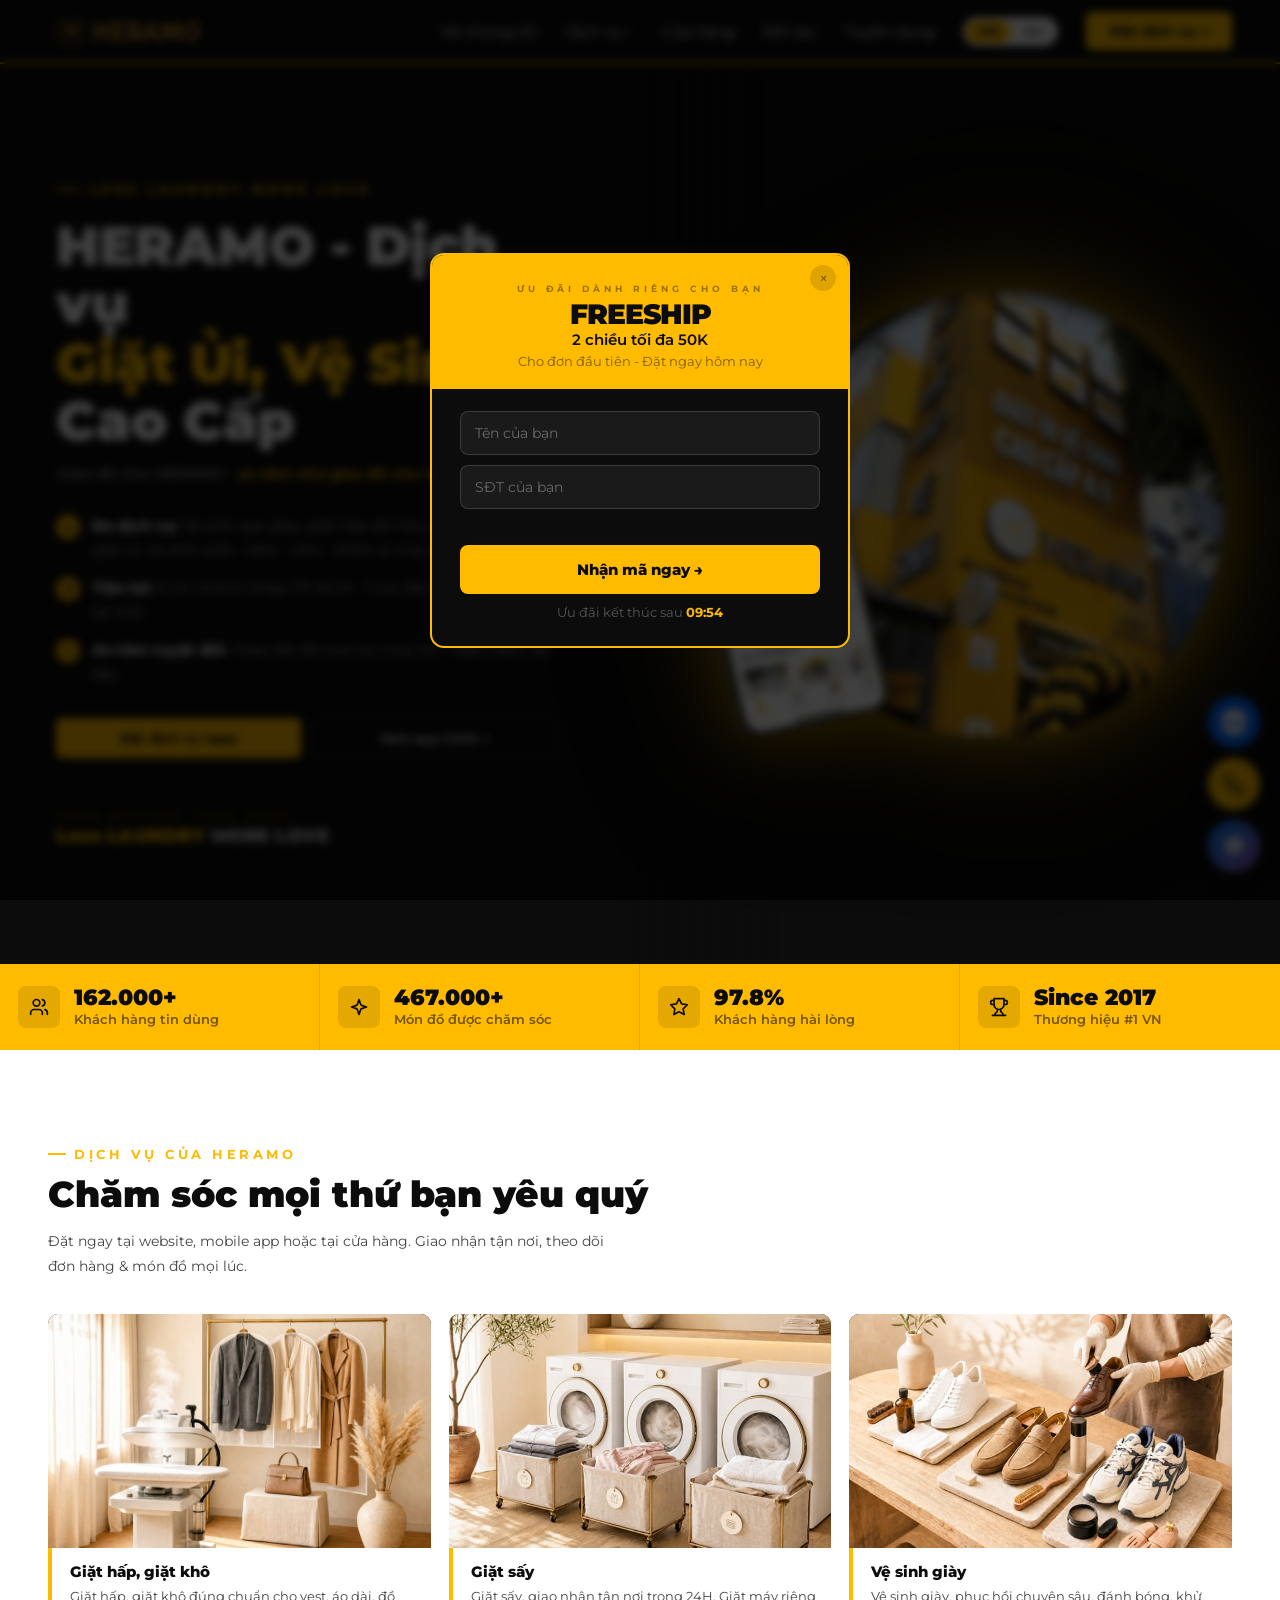
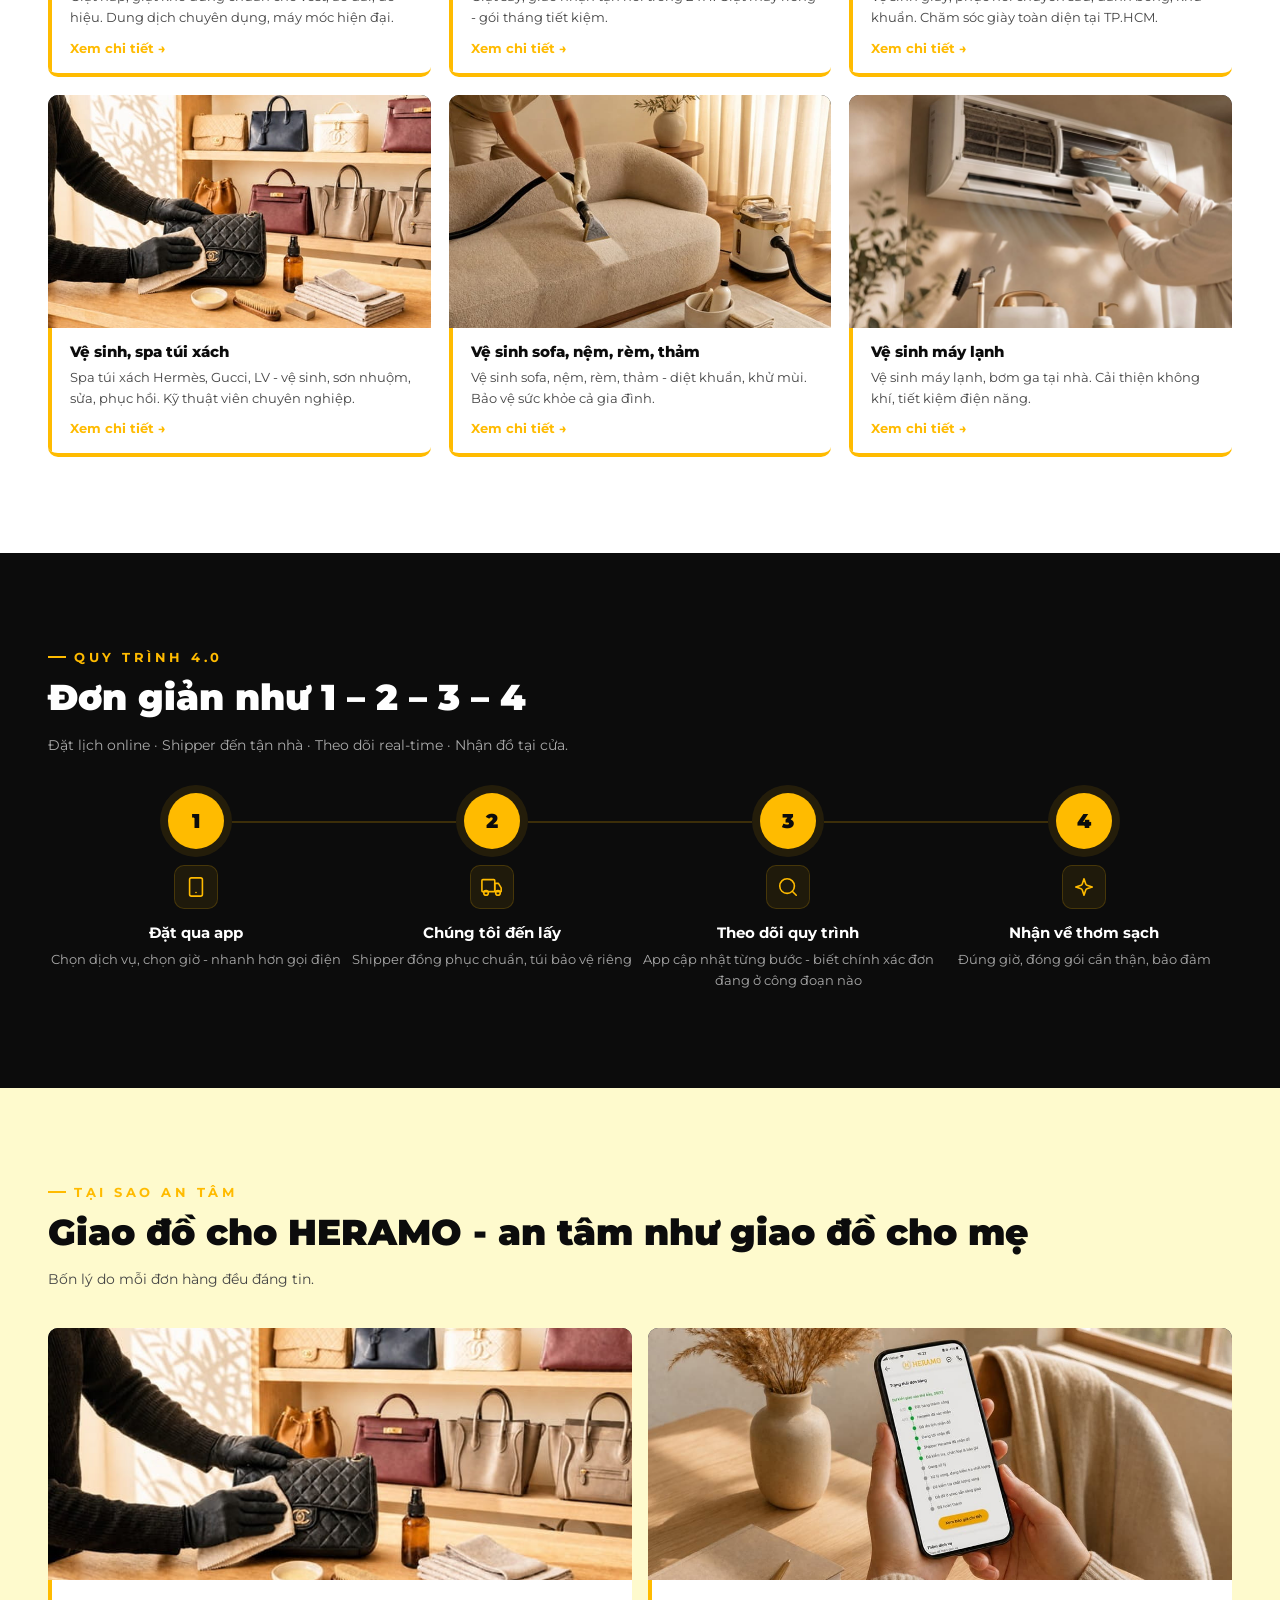
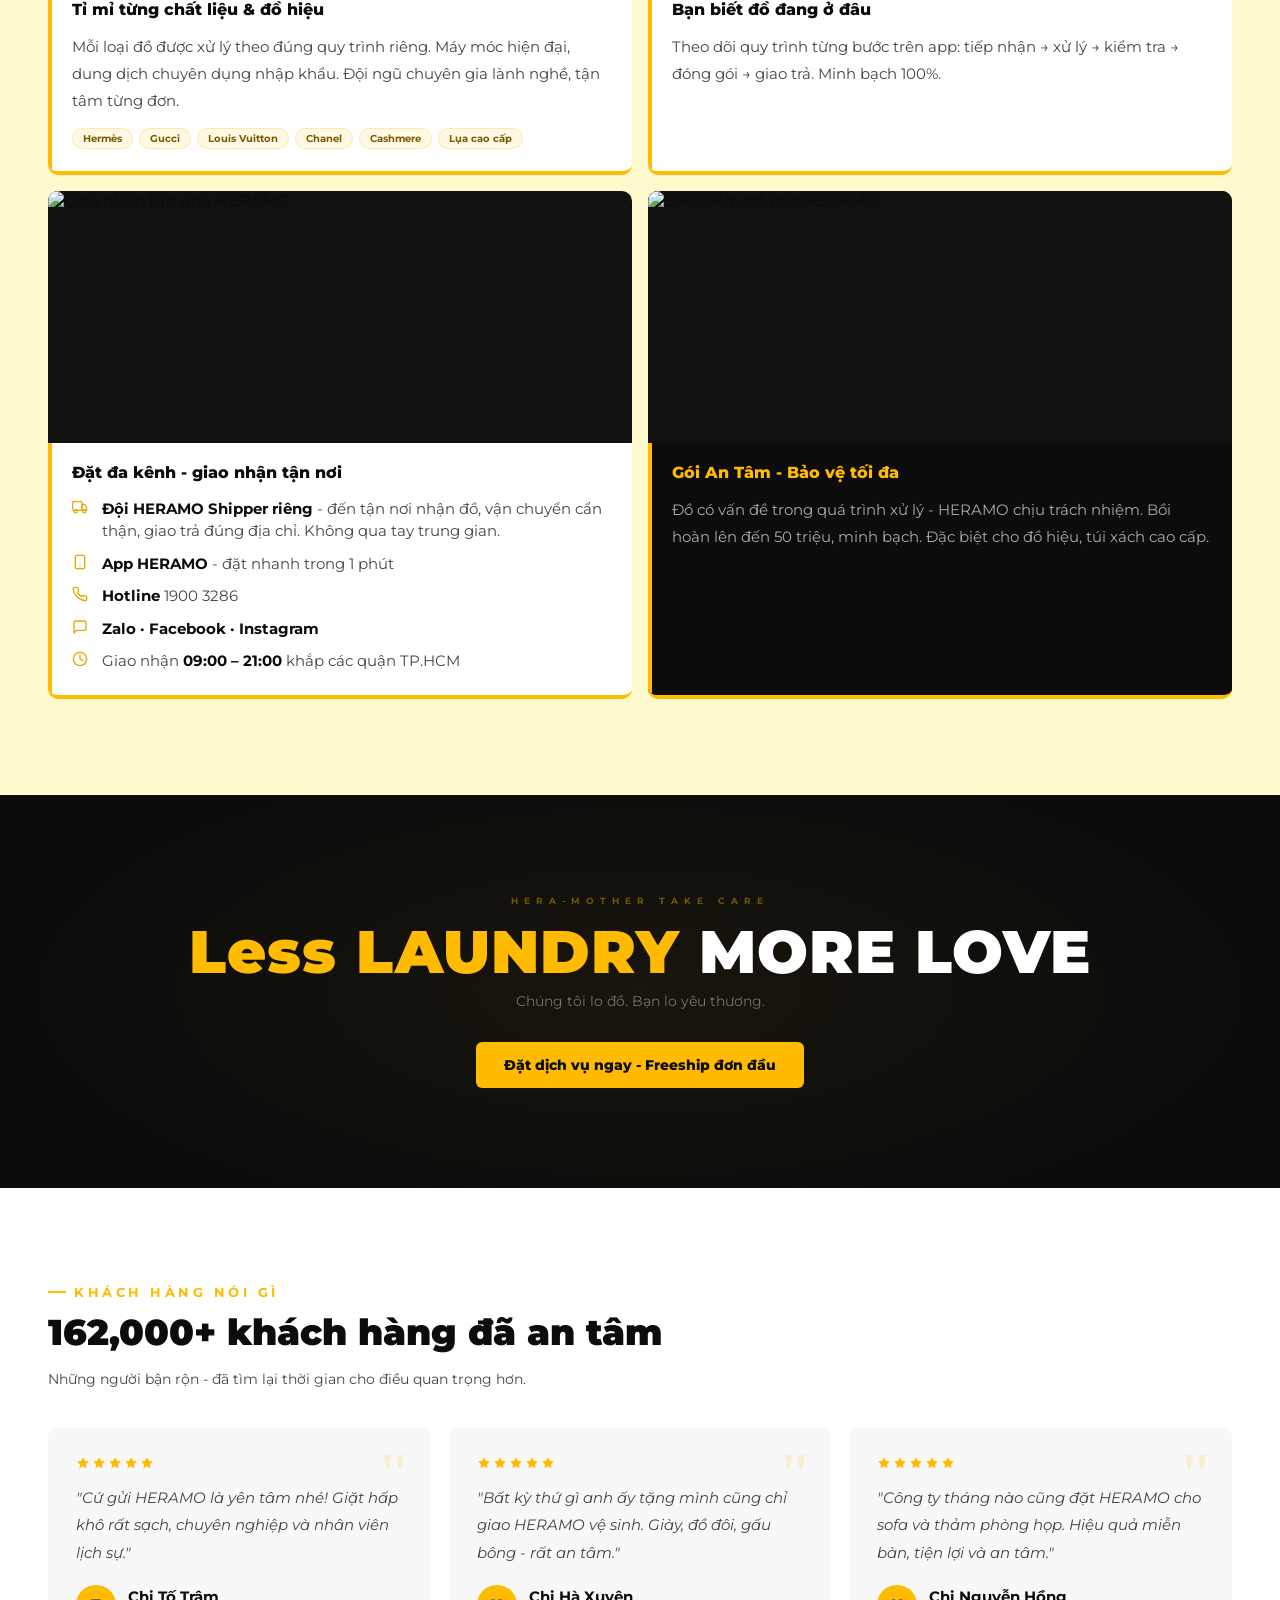
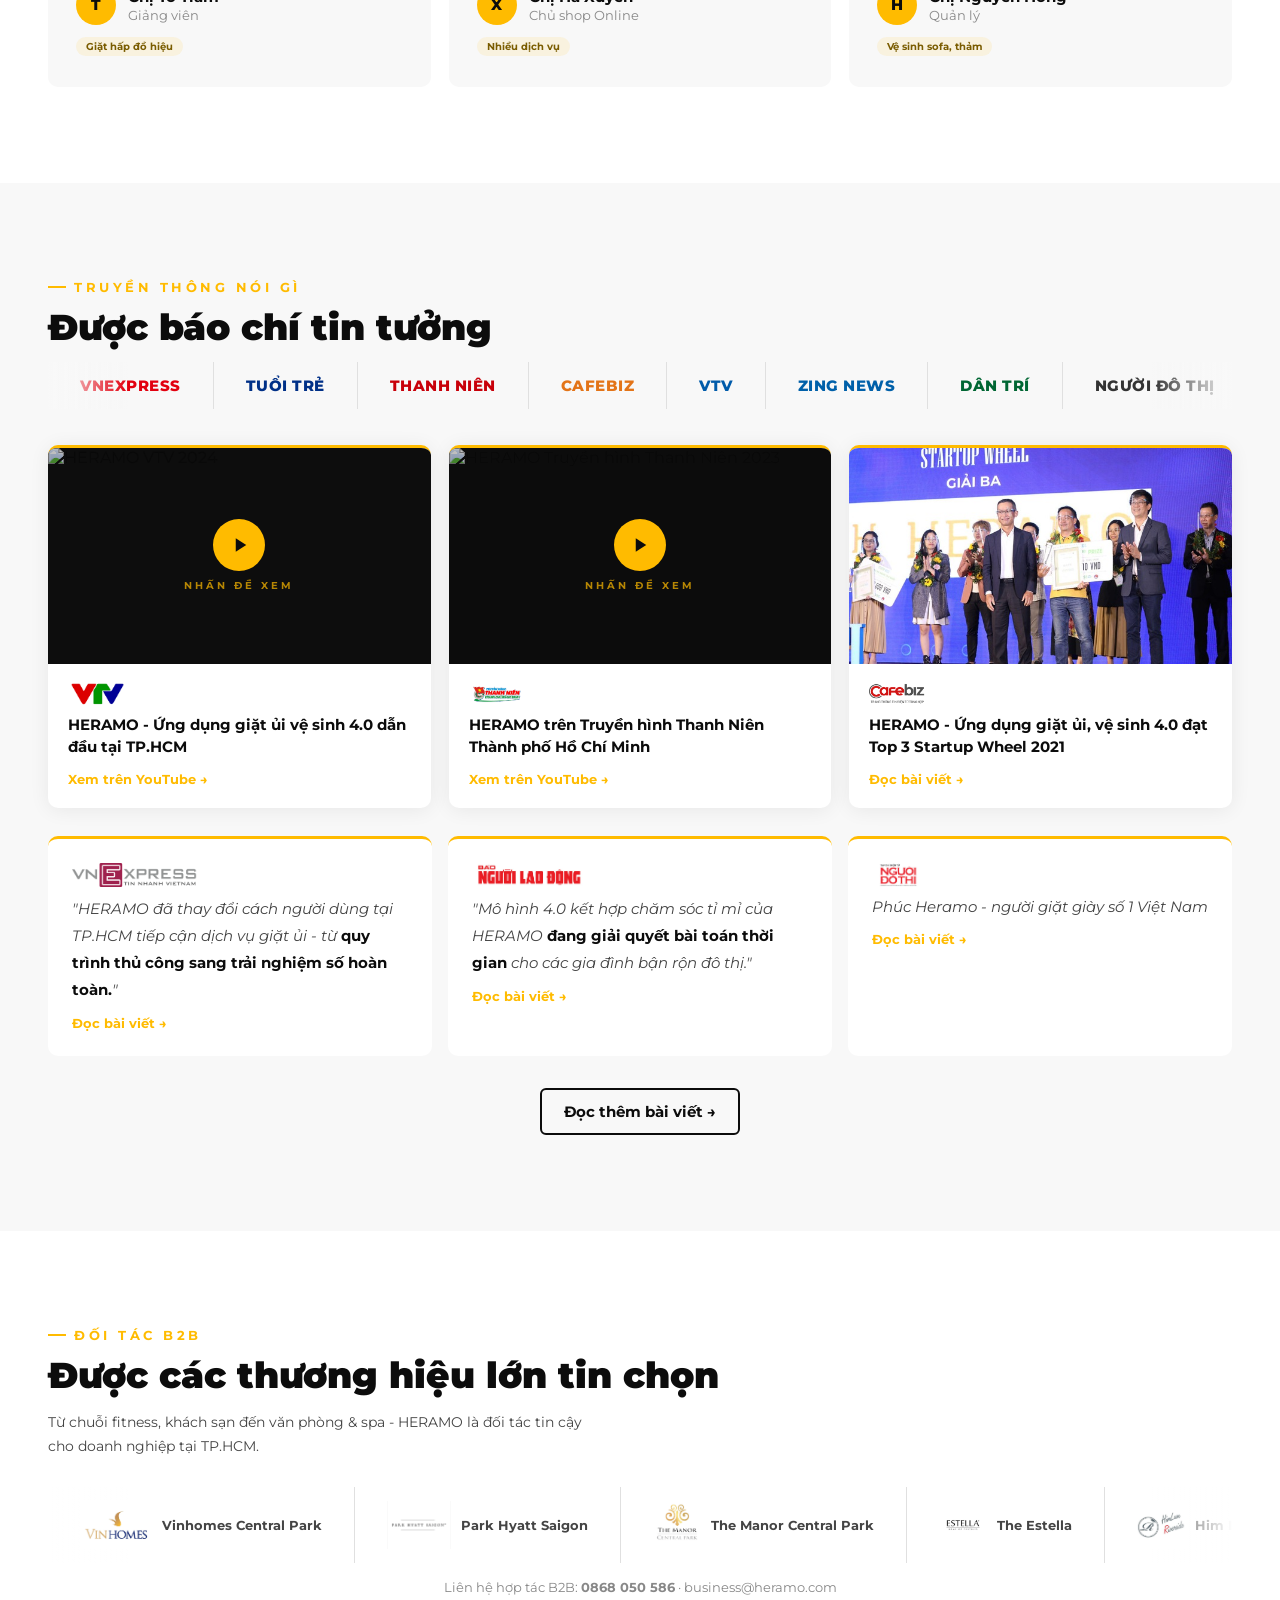
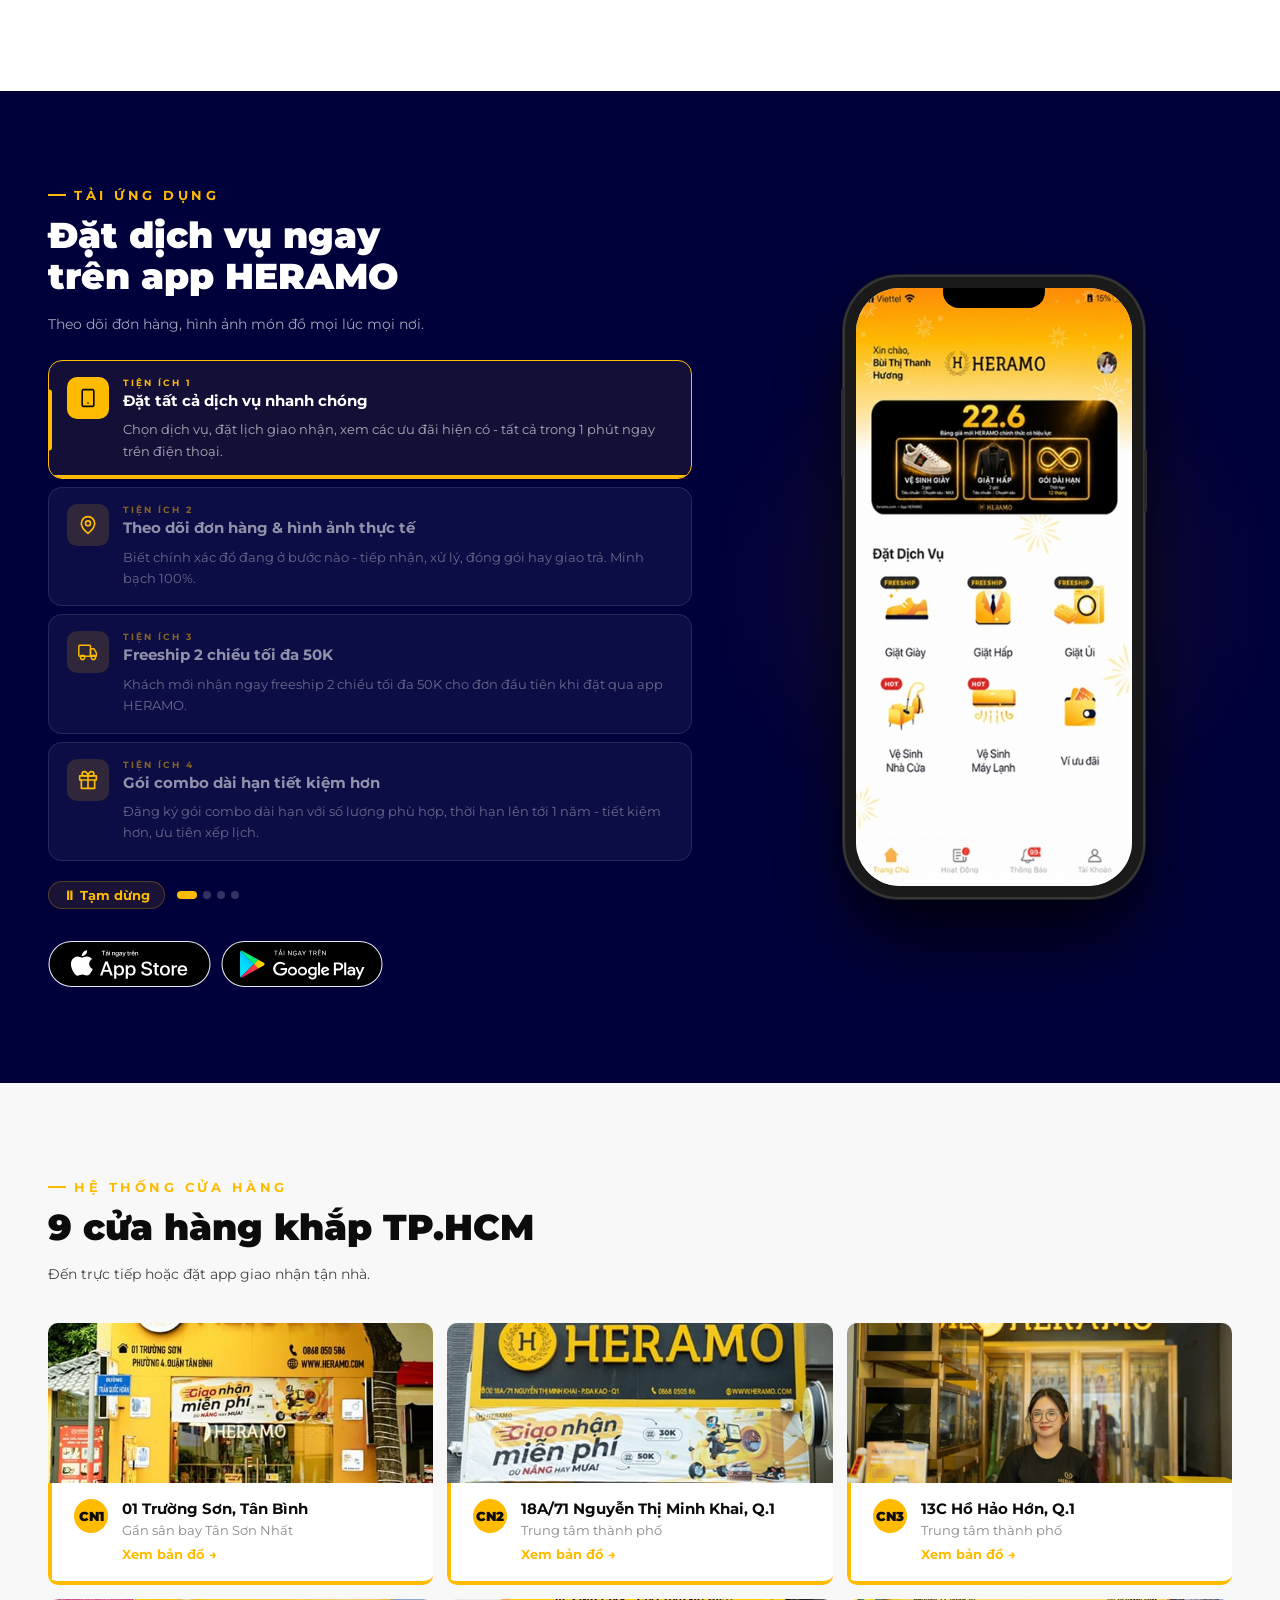
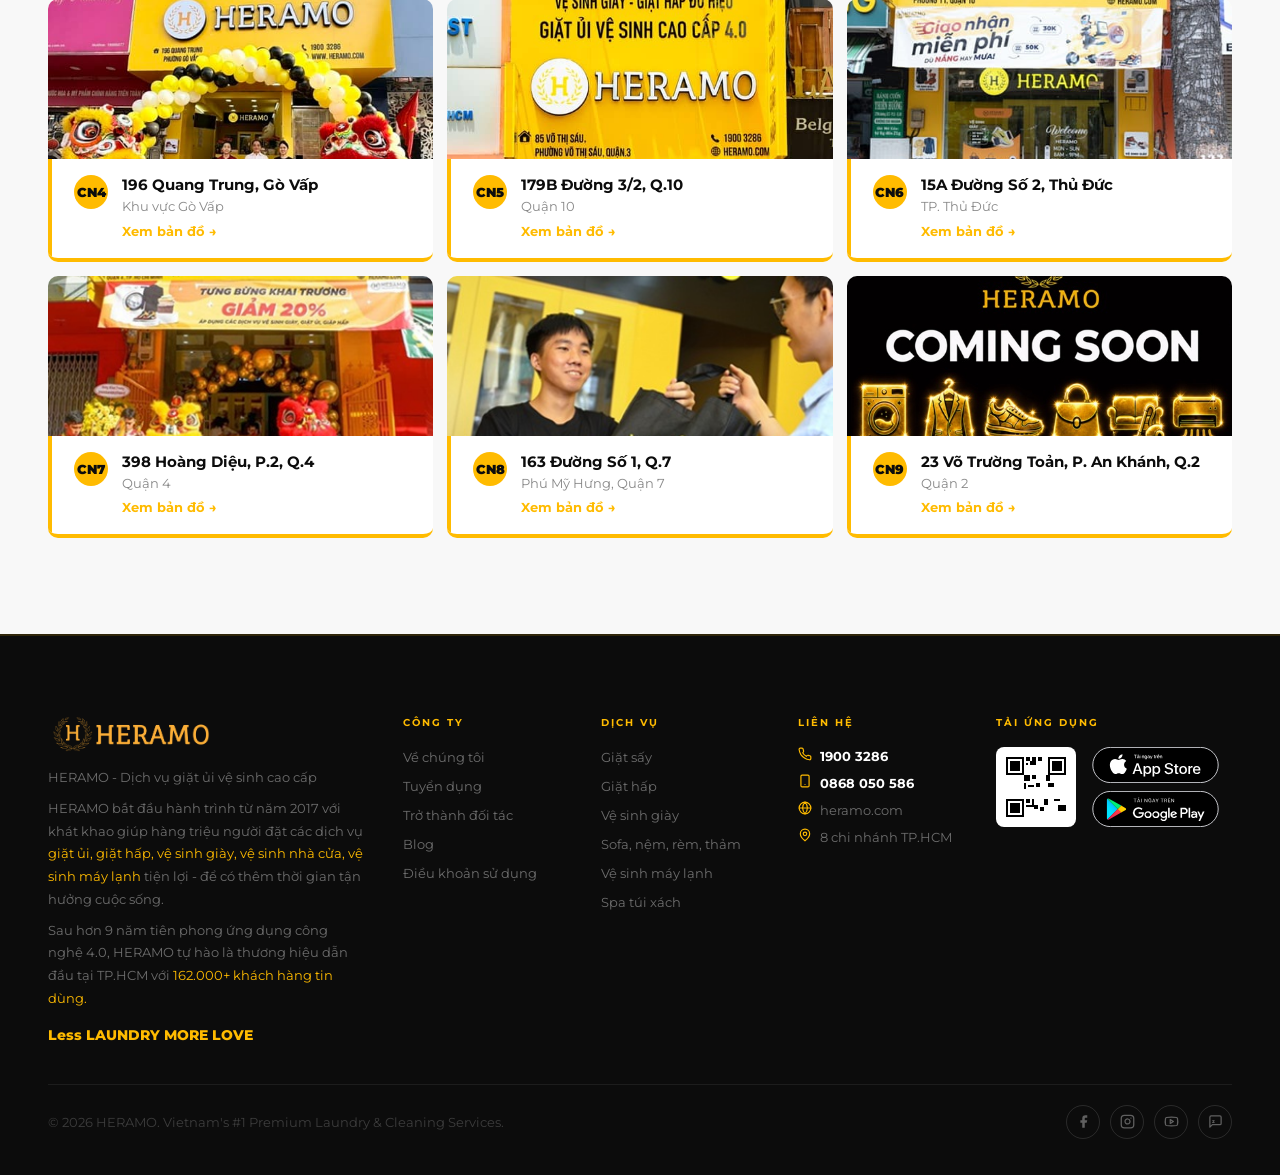
==== commit f15aedfb: "Update CN9 store Google Maps link Point the CN9 (23 Võ Trường Toản, Q.2) store card to its short map" ====
--- a/index.html
+++ b/index.html
@@ -698,7 +698,7 @@
     <a class="store-card" href="https://maps.app.goo.gl/1WHH6mKEJfEEpHq27" target="_blank" rel="noopener noreferrer"><div class="store-img-wrap"><img src="assets/store-cn6.jpg" alt="HERAMO CN6" loading="lazy"></div><div class="store-info"><div class="store-num">CN6</div><div><div class="store-name">15A Đường Số 2, Thủ Đức</div><div class="store-addr">TP. Thủ Đức</div><span class="store-link">Xem bản đồ →</span></div></div></a>
     <a class="store-card" href="https://maps.app.goo.gl/haubgAgX76x4jKNB9" target="_blank" rel="noopener noreferrer"><div class="store-img-wrap"><img src="assets/store-cn7.jpg" alt="HERAMO CN7" loading="lazy"></div><div class="store-info"><div class="store-num">CN7</div><div><div class="store-name">398 Hoàng Diệu, P.2, Q.4</div><div class="store-addr">Quận 4</div><span class="store-link">Xem bản đồ →</span></div></div></a>
     <a class="store-card" href="https://maps.app.goo.gl/EWcGUy93YAFxGArL9" target="_blank" rel="noopener noreferrer"><div class="store-img-wrap"><img src="assets/store-cn8.jpg" alt="HERAMO CN8" loading="lazy"></div><div class="store-info"><div class="store-num">CN8</div><div><div class="store-name">163 Đường Số 1, Q.7</div><div class="store-addr">Phú Mỹ Hưng, Quận 7</div><span class="store-link">Xem bản đồ →</span></div></div></a>
-    <a class="store-card" href="https://www.google.com/maps/search/?api=1&amp;query=23+V%C3%B5+Tr%C6%B0%E1%BB%9Dng+To%E1%BA%A3n+Ph%C6%B0%E1%BB%9Dng+An+Kh%C3%A1nh+Qu%E1%BA%ADn+2" target="_blank" rel="noopener noreferrer"><div class="store-img-wrap"><img src="assets/store-cn9.jpg" alt="HERAMO CN9" loading="lazy"></div><div class="store-info"><div class="store-num">CN9</div><div><div class="store-name">23 Võ Trường Toản, P. An Khánh, Q.2</div><div class="store-addr">Quận 2</div><span class="store-link">Xem bản đồ →</span></div></div></a>
+    <a class="store-card" href="https://maps.app.goo.gl/96YpvWqAJgnfPfEY7" target="_blank" rel="noopener noreferrer"><div class="store-img-wrap"><img src="assets/store-cn9.jpg" alt="HERAMO CN9" loading="lazy"></div><div class="store-info"><div class="store-num">CN9</div><div><div class="store-name">23 Võ Trường Toản, P. An Khánh, Q.2</div><div class="store-addr">Quận 2</div><span class="store-link">Xem bản đồ →</span></div></div></a>
   </div>
 </section>
 
